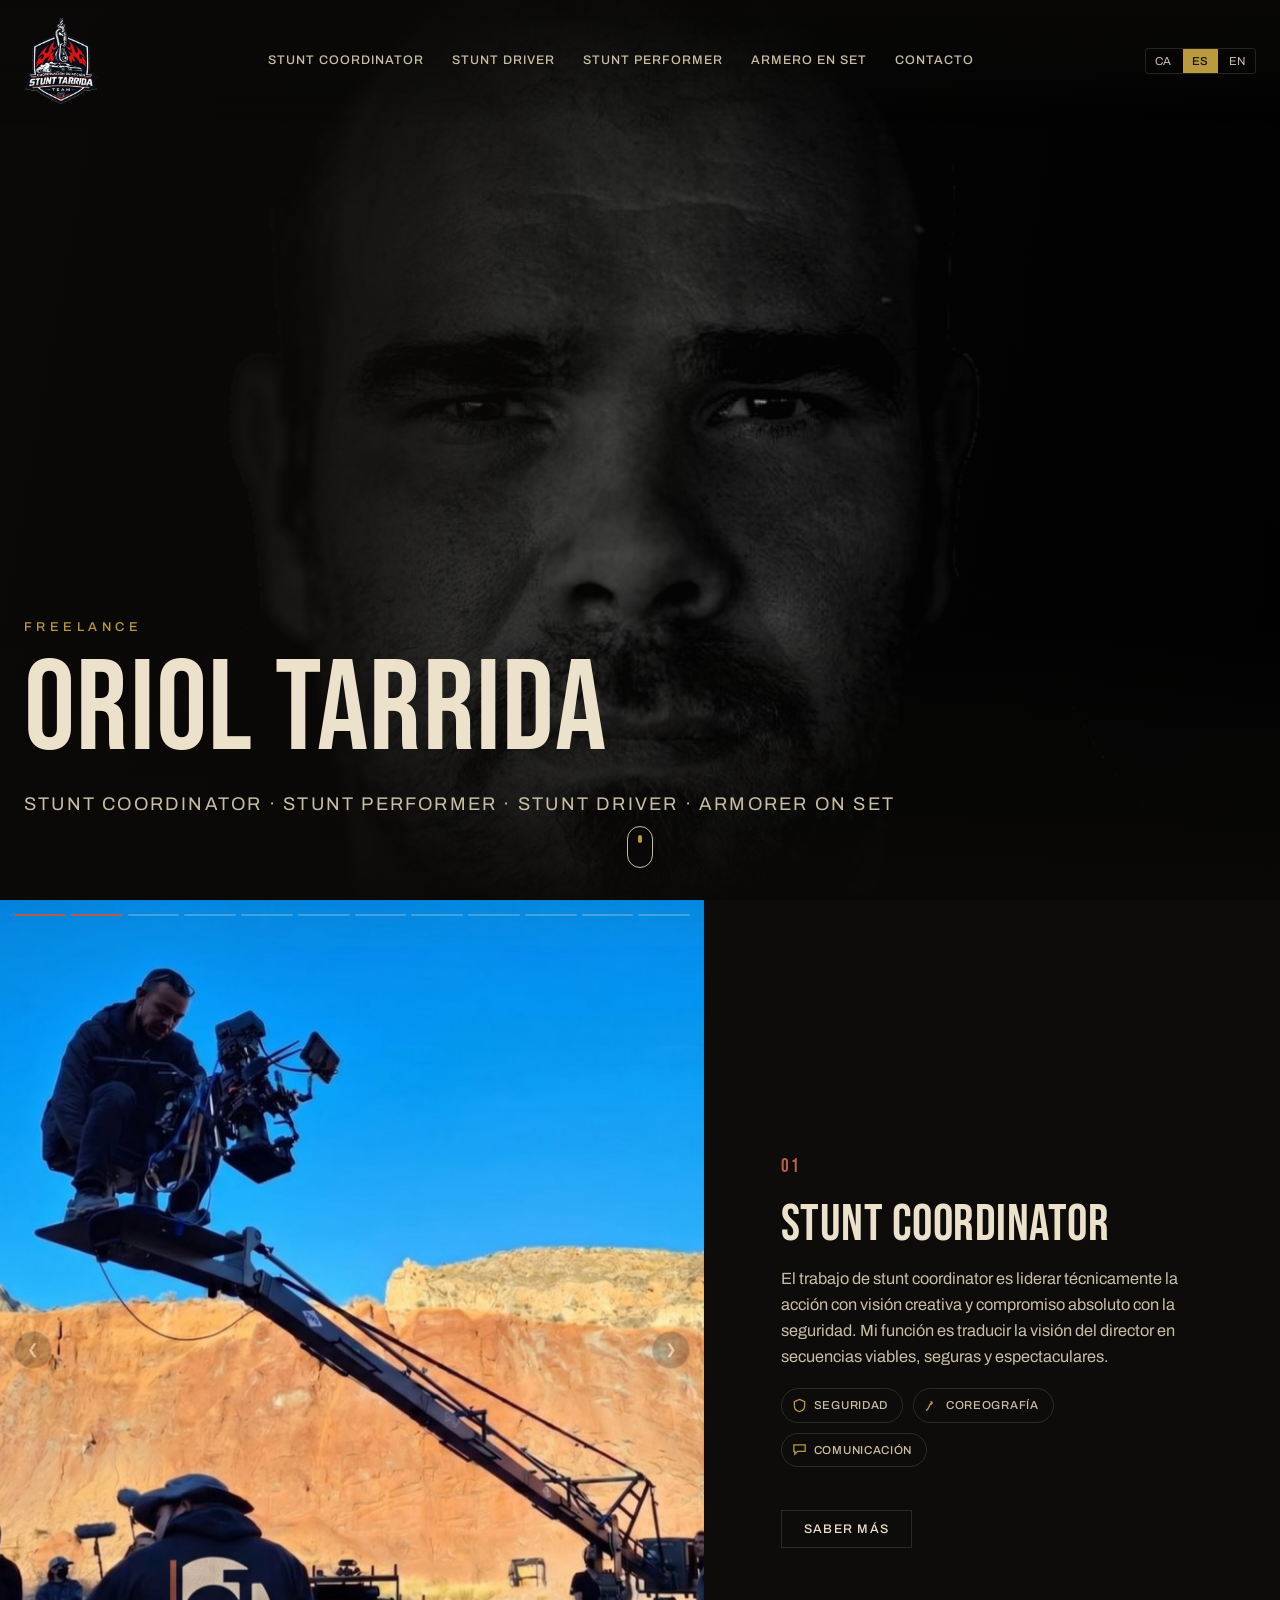
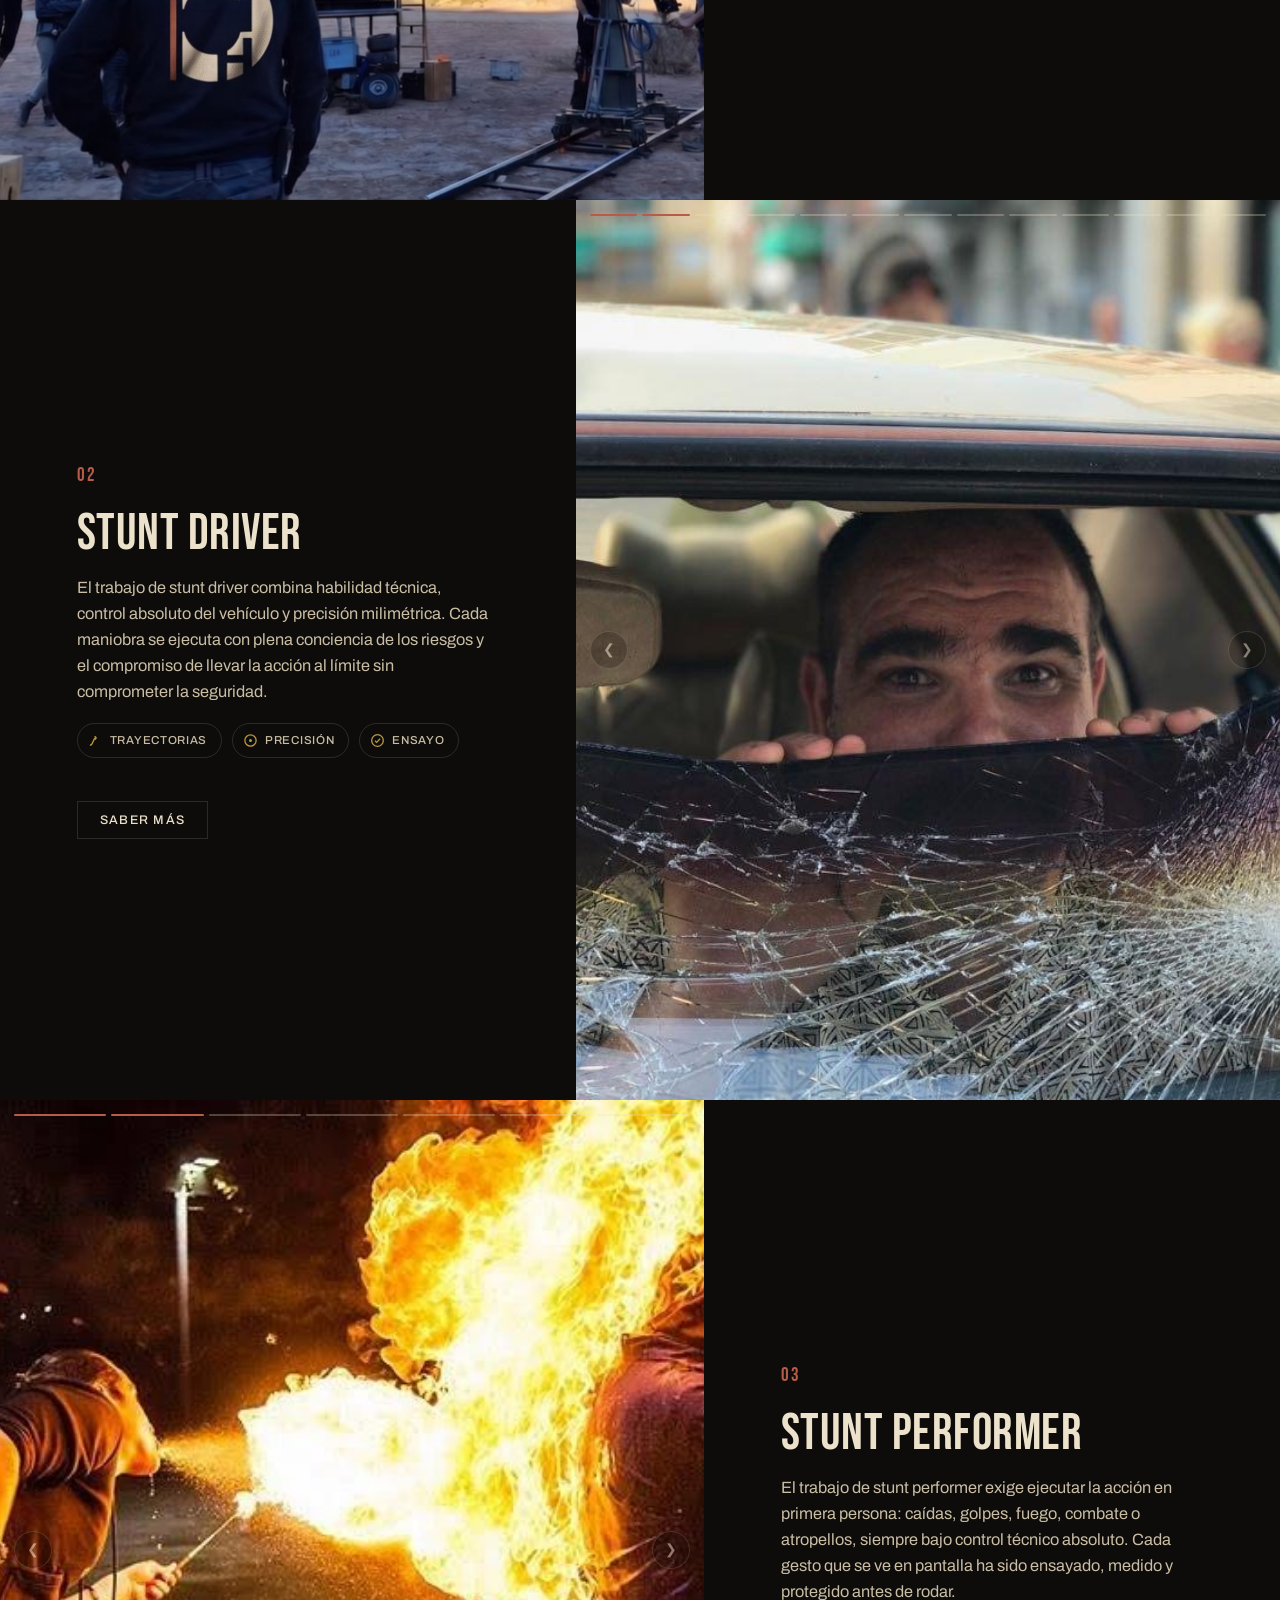
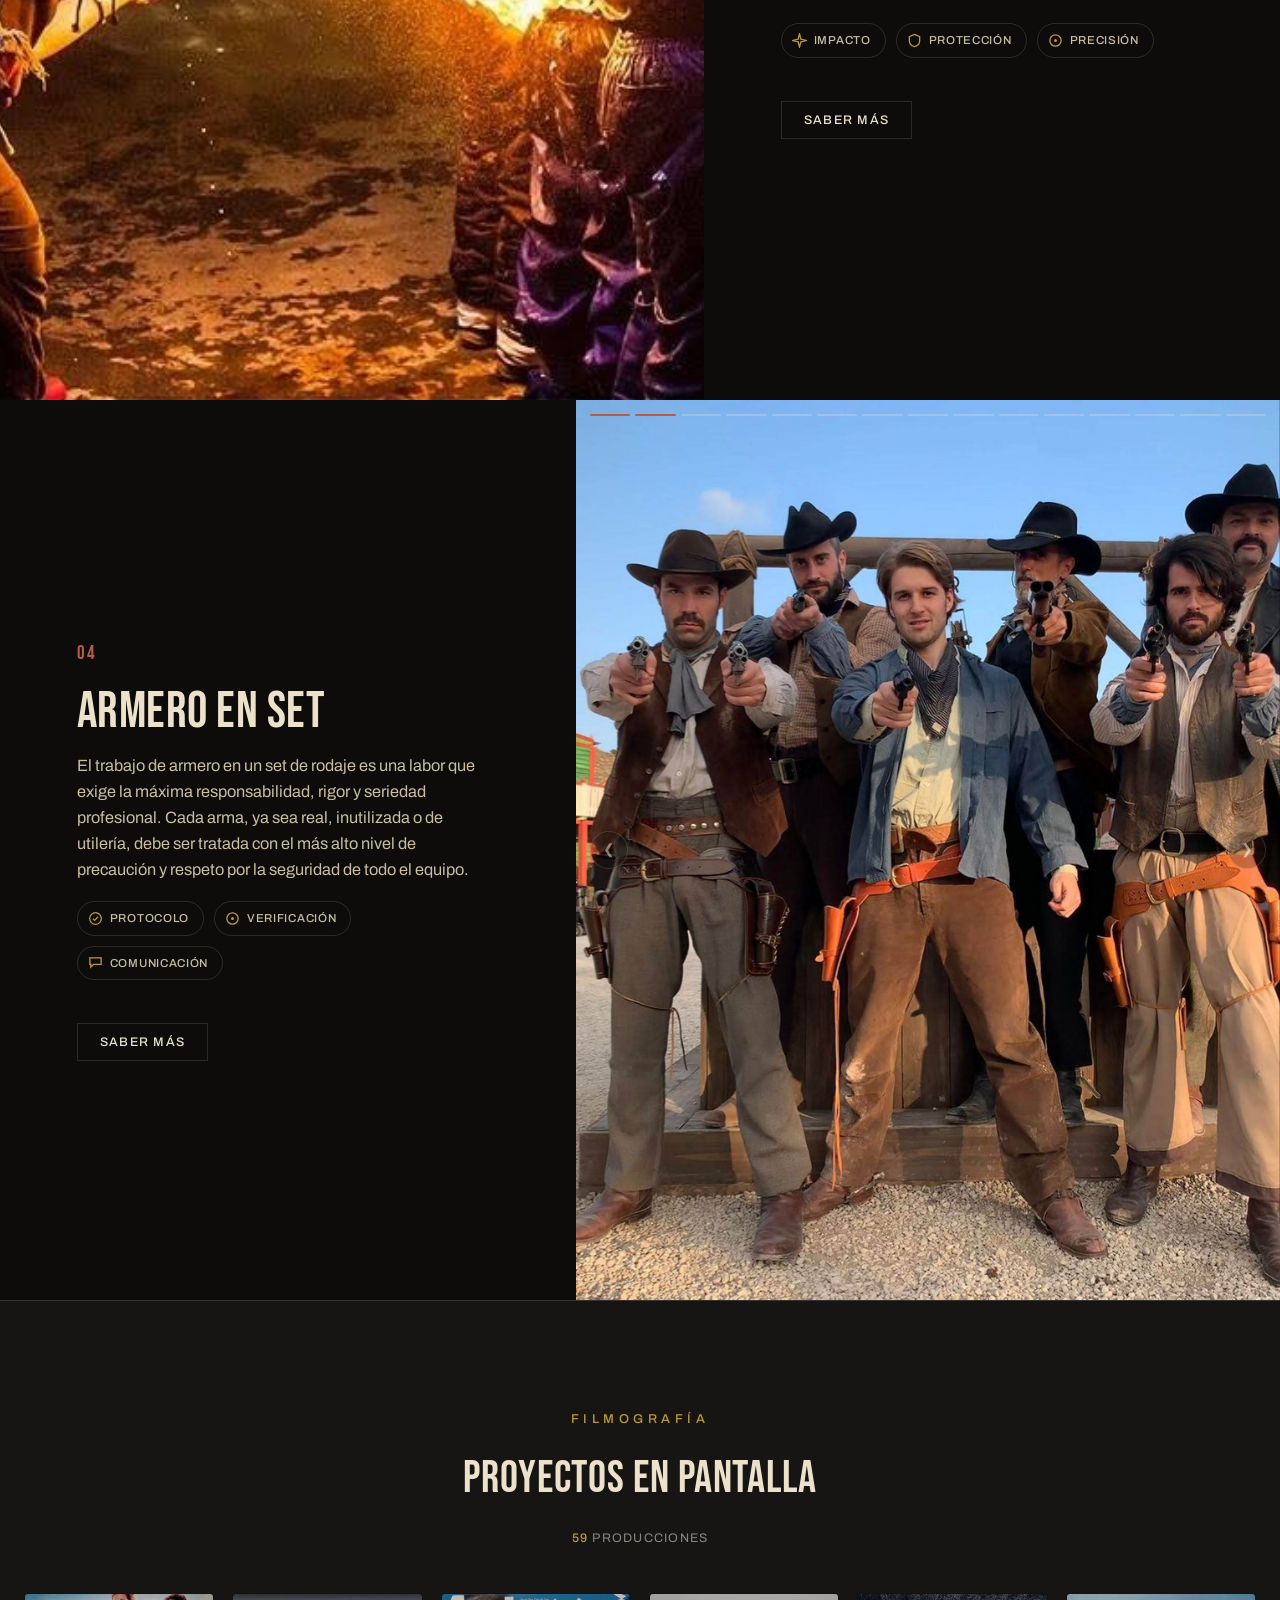
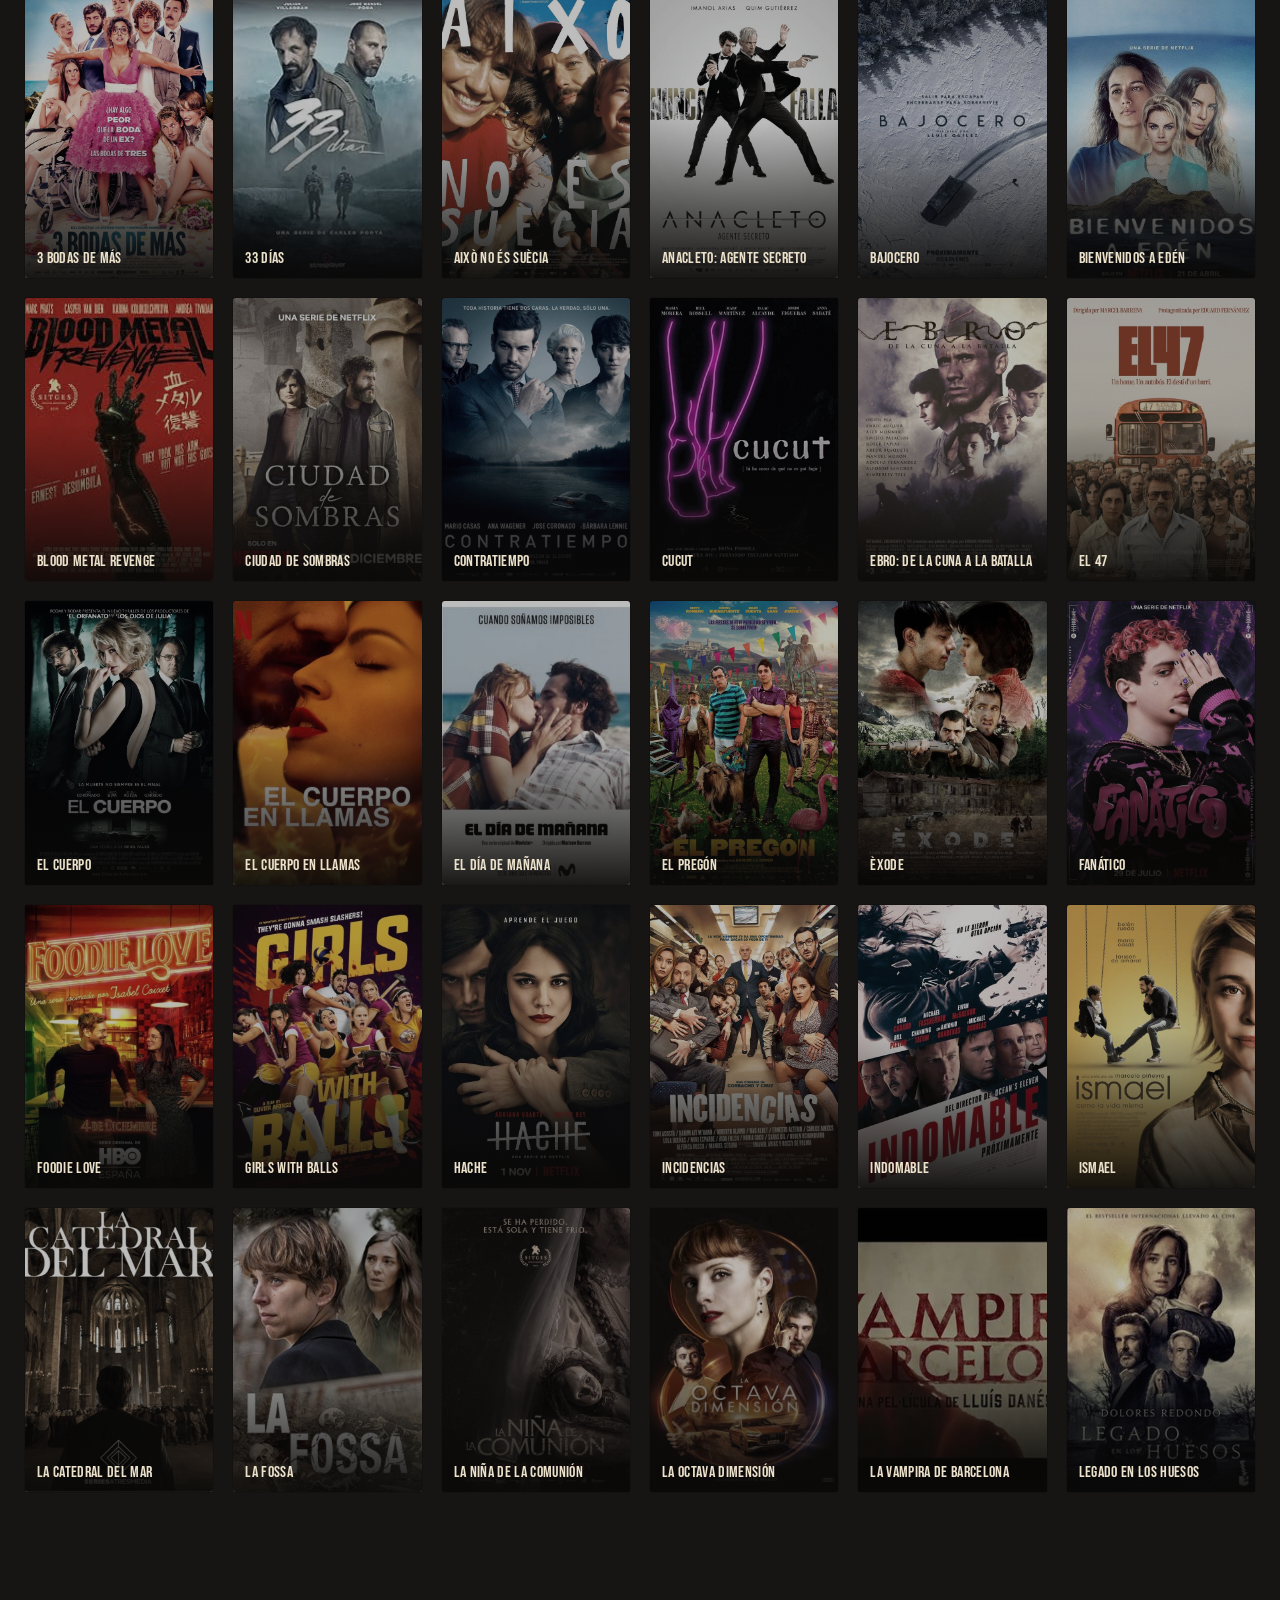
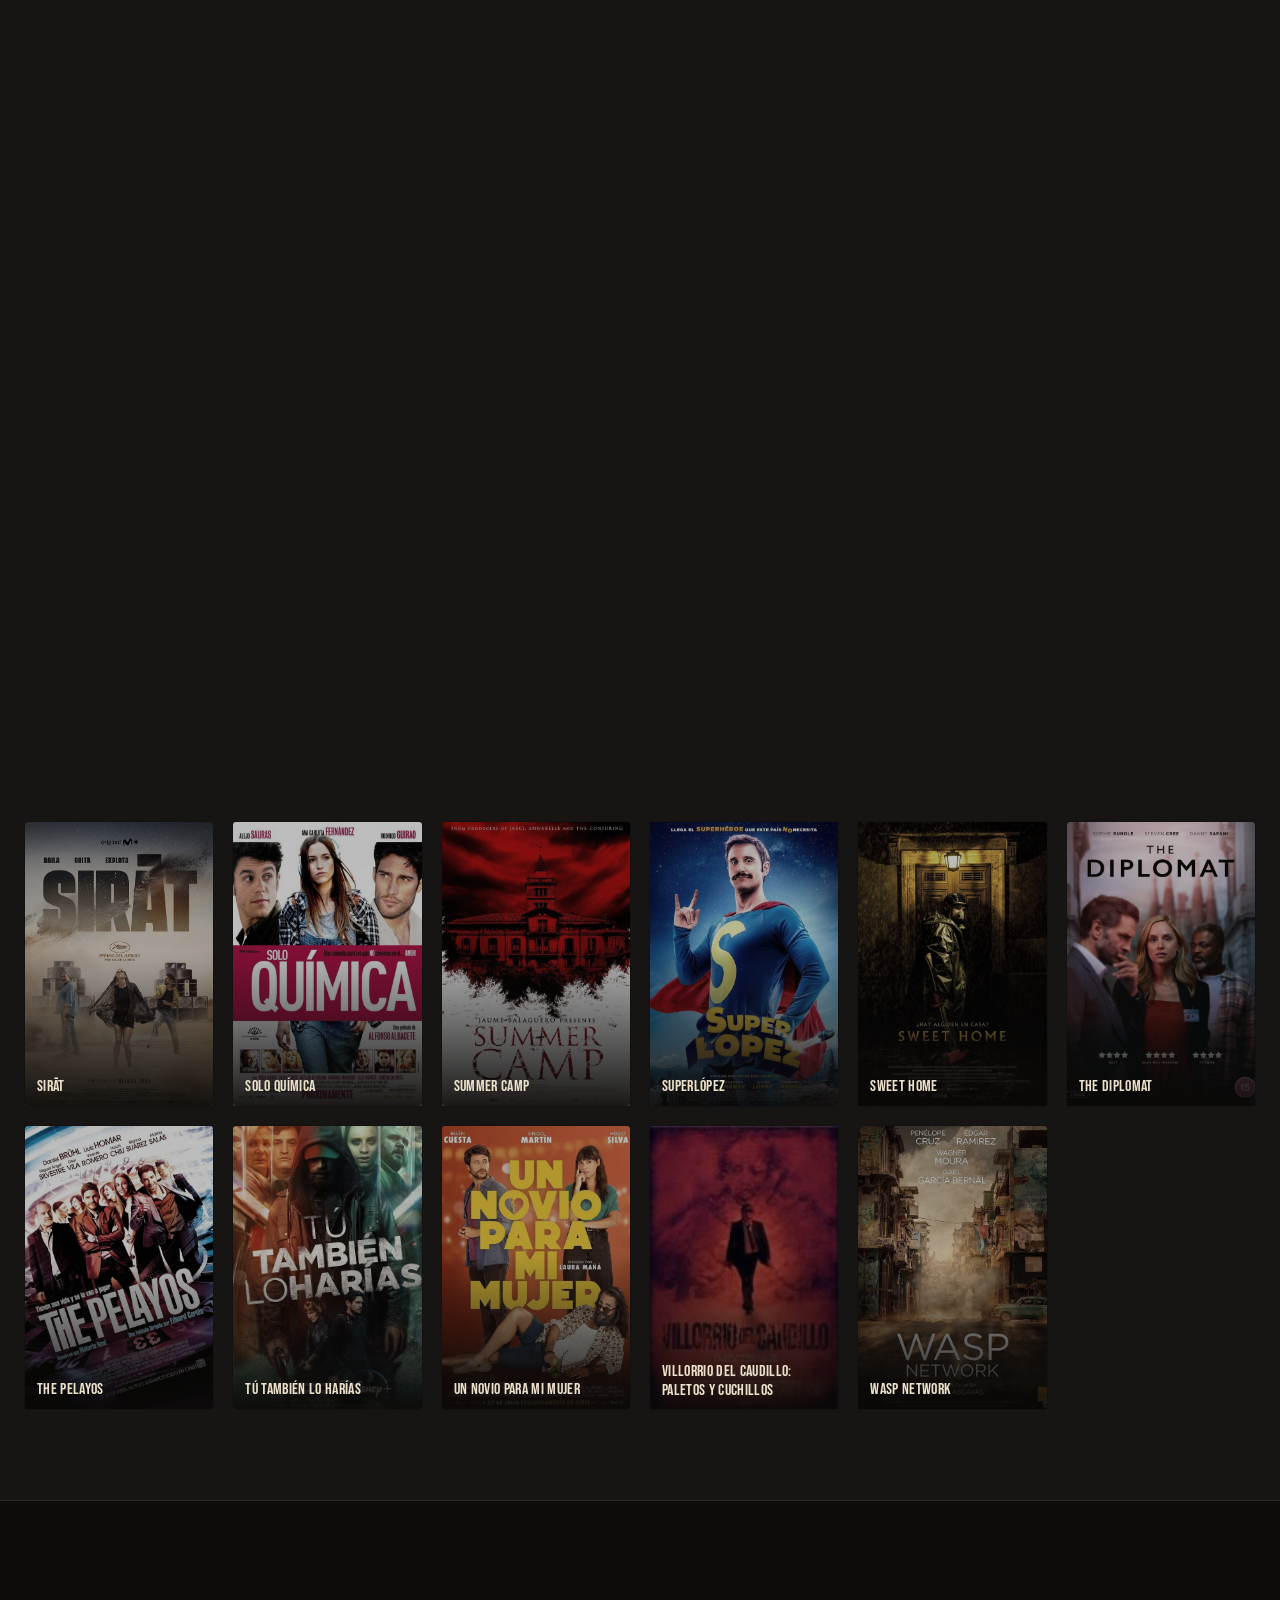
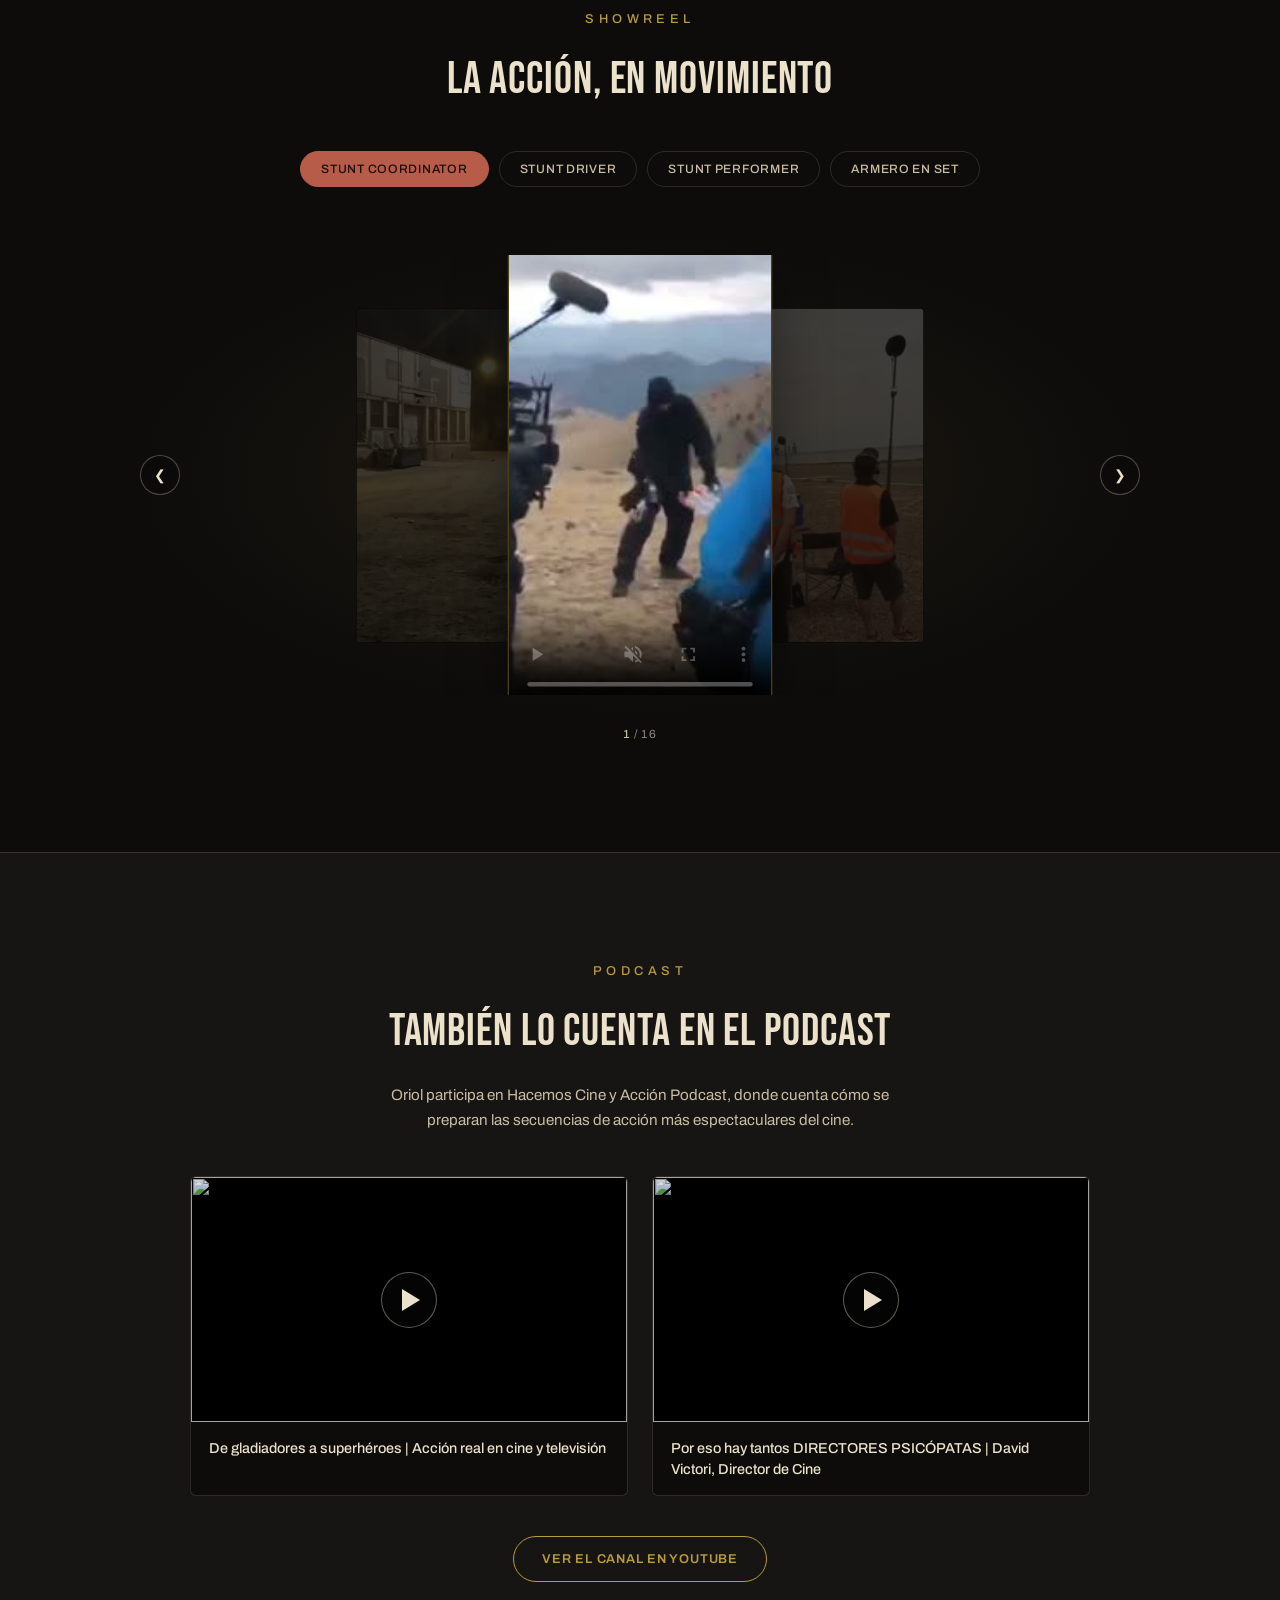
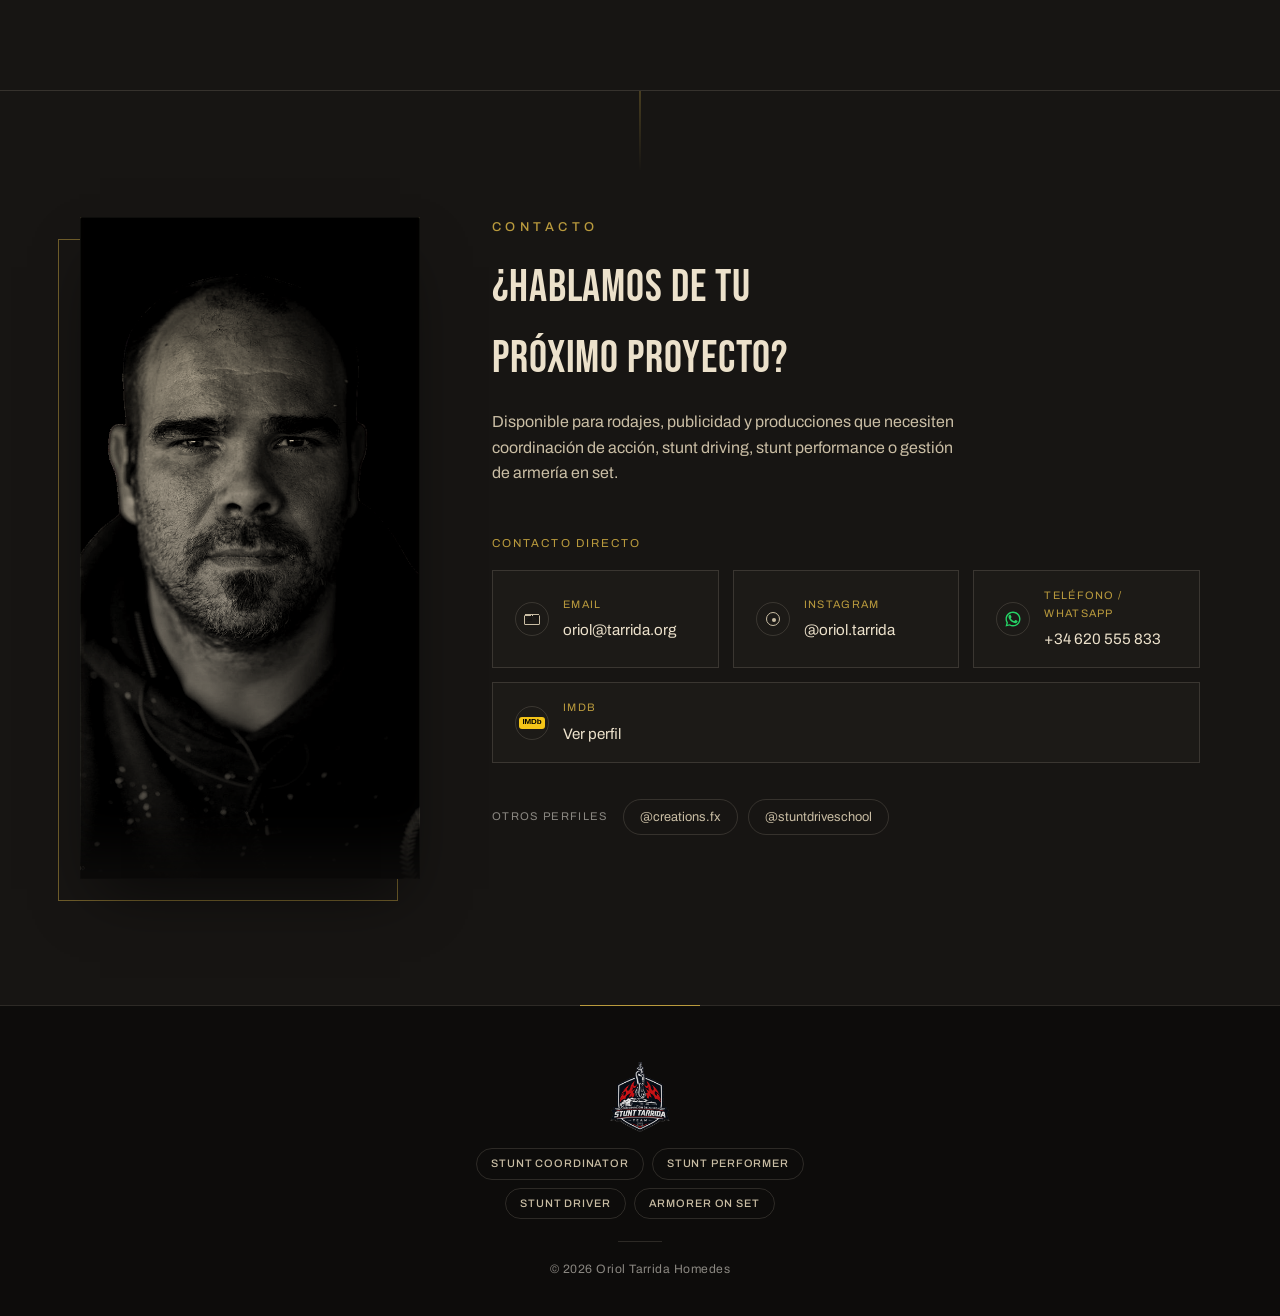
==== index.html @ a41a3a7d "Cambia el logo por el nuevo escudo "Stunt Tarrida" y lo agranda un poco Fondo blanco eliminado con f" ====
<!DOCTYPE html>
<html lang="es">
<head>
<meta charset="UTF-8">
<meta name="viewport" content="width=device-width, initial-scale=1.0">
<title>Oriol Tarrida Homedes — Stunt Coordinator / Driver / Performer</title>
<meta name="description" content="Oriol Tarrida Homedes — Stunt Coordinator, Stunt Driver, Stunt Performer i Armero en set. Portfolio professional d'especialista d'acció.">
<link rel="canonical" href="https://www.orioltarrida.com/">
<meta name="theme-color" content="#121110">
<link rel="icon" type="image/png" href="assets/img/logo.png?v=6">

<!-- Open Graph / Facebook, WhatsApp, LinkedIn -->
<meta property="og:type" content="website">
<meta property="og:url" content="https://www.orioltarrida.com/">
<meta property="og:title" content="Oriol Tarrida Homedes — Stunt Coordinator / Driver / Performer">
<meta property="og:description" content="Stunt Coordinator, Stunt Driver, Stunt Performer i Armero en Set. Portfolio professional d'especialista d'acció per a cinema, publicitat i sèries.">
<meta property="og:image" content="https://www.orioltarrida.com/assets/img/og-image.jpg">
<meta property="og:image:width" content="1200">
<meta property="og:image:height" content="630">
<meta property="og:locale" content="ca_ES">
<meta property="og:locale:alternate" content="es_ES">
<meta property="og:locale:alternate" content="en_US">

<!-- Twitter / X -->
<meta name="twitter:card" content="summary_large_image">
<meta name="twitter:title" content="Oriol Tarrida Homedes — Stunt Coordinator / Driver / Performer">
<meta name="twitter:description" content="Stunt Coordinator, Stunt Driver, Stunt Performer i Armero en Set. Portfolio professional d'especialista d'acció.">
<meta name="twitter:image" content="https://www.orioltarrida.com/assets/img/og-image.jpg">

<link rel="preconnect" href="https://fonts.googleapis.com">
<link rel="preconnect" href="https://fonts.gstatic.com" crossorigin>
<link href="https://fonts.googleapis.com/css2?family=Bebas+Neue&family=Archivo:wght@400;500;600&display=swap" rel="stylesheet">
<link rel="preload" as="image" href="assets/img/hero-portrait.jpg" fetchpriority="high">
<link rel="stylesheet" href="css/style.css?v=20">
<link rel="stylesheet" href="css/admin.css?v=1">
</head>
<body>

<div class="scroll-progress" id="scrollProgress"><span></span></div>

<header class="site-header" id="siteHeader">
  <div class="header-inner">
    <a href="#top" class="logo-link" data-i18n-aria="nav.home">
      <img src="assets/img/logo.png?v=6" alt="Oriol Tarrida Homedes" class="logo-img">
    </a>

    <nav class="main-nav" id="mainNav">
      <a href="#coordinador" data-i18n="nav.coordinador">Coordinació</a>
      <a href="#driver" data-i18n="nav.driver">Stunt Driver</a>
      <a href="#performer" data-i18n="nav.performer">Stunt Performer</a>
      <a href="#armero" data-i18n="nav.armero">Armero en Set</a>
      <a href="#contact" data-i18n="nav.contact">Contacte</a>
    </nav>

    <div class="header-actions">
      <div class="lang-switch" id="langSwitch" role="group" aria-label="Idioma">
        <button type="button" data-lang="ca">CA</button>
        <button type="button" data-lang="es">ES</button>
        <button type="button" data-lang="en">EN</button>
      </div>
      <button class="nav-toggle" id="navToggle" aria-label="Menú" aria-expanded="false">
        <span></span><span></span><span></span>
      </button>
    </div>
  </div>
</header>

<main>

  <section class="hero" id="top">
    <div class="hero-photo">
      <img src="assets/img/hero-portrait.jpg" alt="Oriol Tarrida Homedes" fetchpriority="high">
    </div>
    <div class="hero-scrim"></div>
    <div class="hero-content">
      <p class="eyebrow" data-i18n="hero.eyebrow">Freelance</p>
      <h1 class="hero-title">ORIOL TARRIDA</h1>
      <p class="hero-roles" data-i18n="hero.roles">Stunt Coordinator · Stunt Performer · Stunt Driver</p>
    </div>
    <a href="#coordinador" class="scroll-cue" data-i18n-aria="hero.scroll">
      <span></span>
    </a>
  </section>

  <section class="category" id="coordinador">
    <div class="category-media">
      <div class="carousel" data-carousel="coordinador">
        <div class="carousel-progress" aria-hidden="true"></div>
        <div class="carousel-track"></div>
        <button type="button" class="carousel-arrow carousel-arrow-prev" data-i18n-aria="carousel.prev" aria-label="Previous">&#10094;</button>
        <button type="button" class="carousel-arrow carousel-arrow-next" data-i18n-aria="carousel.next" aria-label="Next">&#10095;</button>
      </div>
      <div class="gallery-strip" data-gallery="coordinador"></div>
    </div>
    <div class="category-text reveal reveal-stagger">
      <span class="cat-index">01</span>
      <h2 data-i18n="coordinador.title">STUNT COORDINATOR</h2>
      <p class="cat-short" data-i18n="coordinador.short"></p>
      <div class="cat-tags">
        <span class="cat-tag"><svg viewBox="0 0 16 16" fill="none" stroke="currentColor" stroke-width="1.4"><path d="M8 1.5 13.5 4v4c0 3.4-2.6 5.9-5.5 6.5C5.1 13.9 2.5 11.4 2.5 8V4z"/></svg><span data-i18n="tag.safety">Seguretat</span></span>
        <span class="cat-tag"><svg viewBox="0 0 16 16" fill="none" stroke="currentColor" stroke-width="1.4"><path d="M2 13c4 0 3-8 7-8m0 0-2-1.5M9 5l-1.5 2"/></svg><span data-i18n="tag.choreography">Coreografia</span></span>
        <span class="cat-tag"><svg viewBox="0 0 16 16" fill="none" stroke="currentColor" stroke-width="1.4"><path d="M2 3h12v7H6l-3 3v-3H2z"/></svg><span data-i18n="tag.communication">Comunicació</span></span>
      </div>
      <div class="cat-extended" data-i18n="coordinador.extended"></div>
      <button class="more-btn" data-target="coordinador" data-i18n="common.more">Saber més</button>
    </div>
  </section>

  <section class="category reverse" id="driver">
    <div class="category-media">
      <div class="carousel" data-carousel="driver">
        <div class="carousel-progress" aria-hidden="true"></div>
        <div class="carousel-track"></div>
        <button type="button" class="carousel-arrow carousel-arrow-prev" data-i18n-aria="carousel.prev" aria-label="Previous">&#10094;</button>
        <button type="button" class="carousel-arrow carousel-arrow-next" data-i18n-aria="carousel.next" aria-label="Next">&#10095;</button>
      </div>
      <div class="gallery-strip" data-gallery="driver"></div>
    </div>
    <div class="category-text reveal reveal-stagger">
      <span class="cat-index">02</span>
      <h2 data-i18n="driver.title">STUNT DRIVER</h2>
      <p class="cat-short" data-i18n="driver.short"></p>
      <div class="cat-tags">
        <span class="cat-tag"><svg viewBox="0 0 16 16" fill="none" stroke="currentColor" stroke-width="1.4"><path d="M2 13c4 0 3-8 7-8m0 0-2-1.5M9 5l-1.5 2"/></svg><span data-i18n="tag.trajectories">Trajectòries</span></span>
        <span class="cat-tag"><svg viewBox="0 0 16 16" fill="none" stroke="currentColor" stroke-width="1.4"><circle cx="8" cy="8" r="6"/><circle cx="8" cy="8" r="1.6" fill="currentColor" stroke="none"/></svg><span data-i18n="tag.precision">Precisió</span></span>
        <span class="cat-tag"><svg viewBox="0 0 16 16" fill="none" stroke="currentColor" stroke-width="1.4"><circle cx="8" cy="8" r="6.2"/><path d="M5.3 8.2 7.1 10l3.6-3.8"/></svg><span data-i18n="tag.rehearsal">Assaig</span></span>
      </div>
      <div class="cat-extended" data-i18n="driver.extended"></div>
      <button class="more-btn" data-target="driver" data-i18n="common.more">Saber més</button>
    </div>
  </section>

  <section class="category" id="performer">
    <div class="category-media">
      <div class="carousel" data-carousel="performer">
        <div class="carousel-progress" aria-hidden="true"></div>
        <div class="carousel-track"></div>
        <button type="button" class="carousel-arrow carousel-arrow-prev" data-i18n-aria="carousel.prev" aria-label="Previous">&#10094;</button>
        <button type="button" class="carousel-arrow carousel-arrow-next" data-i18n-aria="carousel.next" aria-label="Next">&#10095;</button>
      </div>
      <div class="gallery-strip" data-gallery="performer"></div>
    </div>
    <div class="category-text reveal reveal-stagger">
      <span class="cat-index">03</span>
      <h2 data-i18n="performer.title">STUNT PERFORMER</h2>
      <p class="cat-short" data-i18n="performer.short"></p>
      <div class="cat-tags">
        <span class="cat-tag"><svg viewBox="0 0 16 16" fill="none" stroke="currentColor" stroke-width="1.4"><path d="M8 1 9.5 6.5 15 8 9.5 9.5 8 15 6.5 9.5 1 8 6.5 6.5Z"/></svg><span data-i18n="tag.impact">Impacte</span></span>
        <span class="cat-tag"><svg viewBox="0 0 16 16" fill="none" stroke="currentColor" stroke-width="1.4"><path d="M8 1.5 13.5 4v4c0 3.4-2.6 5.9-5.5 6.5C5.1 13.9 2.5 11.4 2.5 8V4z"/></svg><span data-i18n="tag.protection">Protecció</span></span>
        <span class="cat-tag"><svg viewBox="0 0 16 16" fill="none" stroke="currentColor" stroke-width="1.4"><circle cx="8" cy="8" r="6"/><circle cx="8" cy="8" r="1.6" fill="currentColor" stroke="none"/></svg><span data-i18n="tag.precision">Precisió</span></span>
      </div>
      <div class="cat-extended" data-i18n="performer.extended"></div>
      <button class="more-btn" data-target="performer" data-i18n="common.more">Saber més</button>
    </div>
  </section>

  <section class="category reverse" id="armero">
    <div class="category-media">
      <div class="carousel" data-carousel="armero">
        <div class="carousel-progress" aria-hidden="true"></div>
        <div class="carousel-track"></div>
        <button type="button" class="carousel-arrow carousel-arrow-prev" data-i18n-aria="carousel.prev" aria-label="Previous">&#10094;</button>
        <button type="button" class="carousel-arrow carousel-arrow-next" data-i18n-aria="carousel.next" aria-label="Next">&#10095;</button>
      </div>
      <div class="gallery-strip" data-gallery="armero"></div>
    </div>
    <div class="category-text reveal reveal-stagger">
      <span class="cat-index">04</span>
      <h2 data-i18n="armero.title">ARMERO EN SET</h2>
      <p class="cat-short" data-i18n="armero.short"></p>
      <div class="cat-tags">
        <span class="cat-tag"><svg viewBox="0 0 16 16" fill="none" stroke="currentColor" stroke-width="1.4"><circle cx="8" cy="8" r="6.2"/><path d="M5.3 8.2 7.1 10l3.6-3.8"/></svg><span data-i18n="tag.protocol">Protocol</span></span>
        <span class="cat-tag"><svg viewBox="0 0 16 16" fill="none" stroke="currentColor" stroke-width="1.4"><circle cx="8" cy="8" r="6"/><circle cx="8" cy="8" r="1.6" fill="currentColor" stroke="none"/></svg><span data-i18n="tag.verification">Verificació</span></span>
        <span class="cat-tag"><svg viewBox="0 0 16 16" fill="none" stroke="currentColor" stroke-width="1.4"><path d="M2 3h12v7H6l-3 3v-3H2z"/></svg><span data-i18n="tag.communication">Comunicació</span></span>
      </div>
      <div class="cat-extended" data-i18n="armero.extended"></div>
      <button class="more-btn" data-target="armero" data-i18n="common.more">Saber més</button>
    </div>
  </section>

  <!-- Filmography: once real titles/posters are ready, replace .film-empty below with
       one .film-card per title, e.g.:
       <a class="film-card" href="#">
         <img src="assets/img/films/example.jpg" alt="Nom de la pel·lícula">
         <span class="film-title">Nom de la pel·lícula</span>
       </a> -->
  <section class="filmography" id="filmography">
    <div class="filmography-head reveal">
      <p class="eyebrow" data-i18n="filmography.eyebrow">Filmografia</p>
      <h2 data-i18n="filmography.title">Projectes en pantalla</h2>
      <p class="film-count" id="filmCount"></p>
    </div>
    <div class="film-grid">
            <div class="film-card reveal">
        <img src="assets/img/films/3-bodas-de-mas.jpg" alt="3 Bodas de Más" loading="lazy">
        <span class="film-title">3 Bodas de Más</span>
      </div>
      <div class="film-card reveal">
        <img src="assets/img/films/33-dias.jpg" alt="33 Días" loading="lazy">
        <span class="film-title">33 Días</span>
      </div>
      <div class="film-card reveal">
        <img src="assets/img/films/aixo-no-es-suecia.jpg" alt="Això No És Suècia" loading="lazy">
        <span class="film-title">Això No És Suècia</span>
      </div>
      <div class="film-card reveal">
        <img src="assets/img/films/anacleto-agente-secreto.jpg" alt="Anacleto: Agente Secreto" loading="lazy">
        <span class="film-title">Anacleto: Agente Secreto</span>
      </div>
      <div class="film-card reveal">
        <img src="assets/img/films/bajocero.jpg" alt="Bajocero" loading="lazy">
        <span class="film-title">Bajocero</span>
      </div>
      <div class="film-card reveal">
        <img src="assets/img/films/bienvenidos-a-eden.jpg" alt="Bienvenidos a Edén" loading="lazy">
        <span class="film-title">Bienvenidos a Edén</span>
      </div>
      <div class="film-card reveal">
        <img src="assets/img/films/blood-metal-revenge.jpg" alt="Blood Metal Revenge" loading="lazy">
        <span class="film-title">Blood Metal Revenge</span>
      </div>
      <div class="film-card reveal">
        <img src="assets/img/films/ciudad-de-sombras.jpg" alt="Ciudad de Sombras" loading="lazy">
        <span class="film-title">Ciudad de Sombras</span>
      </div>
      <div class="film-card reveal">
        <img src="assets/img/films/contratiempo.jpg" alt="Contratiempo" loading="lazy">
        <span class="film-title">Contratiempo</span>
      </div>
      <div class="film-card reveal">
        <img src="assets/img/films/cucut.jpg" alt="Cucut" loading="lazy">
        <span class="film-title">Cucut</span>
      </div>
      <div class="film-card reveal">
        <img src="assets/img/films/ebro-de-la-cuna-a-la-batalla.jpg" alt="Ebro: De la Cuna a la Batalla" loading="lazy">
        <span class="film-title">Ebro: De la Cuna a la Batalla</span>
      </div>
      <div class="film-card reveal">
        <img src="assets/img/films/el-47.jpg" alt="El 47" loading="lazy">
        <span class="film-title">El 47</span>
      </div>
      <div class="film-card reveal">
        <img src="assets/img/films/el-cuerpo.jpg" alt="El Cuerpo" loading="lazy">
        <span class="film-title">El Cuerpo</span>
      </div>
      <div class="film-card reveal">
        <img src="assets/img/films/el-cuerpo-en-llamas.jpg" alt="El Cuerpo en Llamas" loading="lazy">
        <span class="film-title">El Cuerpo en Llamas</span>
      </div>
      <div class="film-card reveal">
        <img src="assets/img/films/el-dia-de-manana.jpg" alt="El Día de Mañana" loading="lazy">
        <span class="film-title">El Día de Mañana</span>
      </div>
      <div class="film-card reveal">
        <img src="assets/img/films/el-pregon.jpg" alt="El Pregón" loading="lazy">
        <span class="film-title">El Pregón</span>
      </div>
      <div class="film-card reveal">
        <img src="assets/img/films/exode.jpg" alt="Èxode" loading="lazy">
        <span class="film-title">Èxode</span>
      </div>
      <div class="film-card reveal">
        <img src="assets/img/films/fanatico.jpg" alt="Fanático" loading="lazy">
        <span class="film-title">Fanático</span>
      </div>
      <div class="film-card reveal">
        <img src="assets/img/films/foodie-love.jpg" alt="Foodie Love" loading="lazy">
        <span class="film-title">Foodie Love</span>
      </div>
      <div class="film-card reveal">
        <img src="assets/img/films/girls-with-balls.jpg" alt="Girls with Balls" loading="lazy">
        <span class="film-title">Girls with Balls</span>
      </div>
      <div class="film-card reveal">
        <img src="assets/img/films/hache.jpg" alt="Hache" loading="lazy">
        <span class="film-title">Hache</span>
      </div>
      <div class="film-card reveal">
        <img src="assets/img/films/incidencias.jpg" alt="Incidencias" loading="lazy">
        <span class="film-title">Incidencias</span>
      </div>
      <div class="film-card reveal">
        <img src="assets/img/films/indomable.jpg" alt="Indomable" loading="lazy">
        <span class="film-title">Indomable</span>
      </div>
      <div class="film-card reveal">
        <img src="assets/img/films/ismael.jpg" alt="Ismael" loading="lazy">
        <span class="film-title">Ismael</span>
      </div>
      <div class="film-card reveal">
        <img src="assets/img/films/la-catedral-del-mar.jpg" alt="La Catedral del Mar" loading="lazy">
        <span class="film-title">La Catedral del Mar</span>
      </div>
      <div class="film-card reveal">
        <img src="assets/img/films/la-fossa.jpg" alt="La Fossa" loading="lazy">
        <span class="film-title">La Fossa</span>
      </div>
      <div class="film-card reveal">
        <img src="assets/img/films/la-nina-de-la-comunion.jpg" alt="La Niña de la Comunión" loading="lazy">
        <span class="film-title">La Niña de la Comunión</span>
      </div>
      <div class="film-card reveal">
        <img src="assets/img/films/la-octava-dimension.jpg" alt="La Octava Dimensión" loading="lazy">
        <span class="film-title">La Octava Dimensión</span>
      </div>
      <div class="film-card reveal">
        <img src="assets/img/films/la-vampira-de-barcelona.jpg" alt="La Vampira de Barcelona" loading="lazy">
        <span class="film-title">La Vampira de Barcelona</span>
      </div>
      <div class="film-card reveal">
        <img src="assets/img/films/legado-en-los-huesos.jpg" alt="Legado en los Huesos" loading="lazy">
        <span class="film-title">Legado en los Huesos</span>
      </div>
      <div class="film-card reveal">
        <img src="assets/img/films/loco-por-ella.jpg" alt="Loco por Ella" loading="lazy">
        <span class="film-title">Loco por Ella</span>
      </div>
      <div class="film-card reveal">
        <img src="assets/img/films/los-herederos-de-la-tierra.jpg" alt="Los Herederos de la Tierra" loading="lazy">
        <span class="film-title">Los Herederos de la Tierra</span>
      </div>
      <div class="film-card reveal">
        <img src="assets/img/films/malnazidos.jpg" alt="Malnazidos" loading="lazy">
        <span class="film-title">Malnazidos</span>
      </div>
      <div class="film-card reveal">
        <img src="assets/img/films/mano-de-hierro.jpg" alt="Mano de Hierro" loading="lazy">
        <span class="film-title">Mano de Hierro</span>
      </div>
      <div class="film-card reveal">
        <img src="assets/img/films/mindscape.jpg" alt="Mindscape" loading="lazy">
        <span class="film-title">Mindscape</span>
      </div>
      <div class="film-card reveal">
        <img src="assets/img/films/mira-lo-que-has-hecho.jpg" alt="Mira lo que Has Hecho" loading="lazy">
        <span class="film-title">Mira lo que Has Hecho</span>
      </div>
      <div class="film-card reveal">
        <img src="assets/img/films/modelo-77.jpg" alt="Modelo 77" loading="lazy">
        <span class="film-title">Modelo 77</span>
      </div>
      <div class="film-card reveal">
        <img src="assets/img/films/murieron-por-encima-de-sus-posibilidades.jpg" alt="Murieron por Encima de sus Posibilidades" loading="lazy">
        <span class="film-title">Murieron por Encima de sus Posibilidades</span>
      </div>
      <div class="film-card reveal">
        <img src="assets/img/films/no-mataras.jpg" alt="No Matarás" loading="lazy">
        <span class="film-title">No Matarás</span>
      </div>
      <div class="film-card reveal">
        <img src="assets/img/films/ofrenda-a-la-tormenta.jpg" alt="Ofrenda a la Tormenta" loading="lazy">
        <span class="film-title">Ofrenda a la Tormenta</span>
      </div>
      <div class="film-card reveal">
        <img src="assets/img/films/olor-de-colonia.jpg" alt="Olor de Colònia" loading="lazy">
        <span class="film-title">Olor de Colònia</span>
      </div>
      <div class="film-card reveal">
        <img src="assets/img/films/origenes-secretos.jpg" alt="Orígenes Secretos" loading="lazy">
        <span class="film-title">Orígenes Secretos</span>
      </div>
      <div class="film-card reveal">
        <img src="assets/img/films/perdona-si-te-llamo-amor.jpg" alt="Perdona si Te Llamo Amor" loading="lazy">
        <span class="film-title">Perdona si Te Llamo Amor</span>
      </div>
      <div class="film-card reveal">
        <img src="assets/img/films/piratas-el-tesoro-perdido-de-yanez-el-sanguinario.jpg" alt="Piratas: El Tesoro Perdido de Yáñez el Sanguinario" loading="lazy">
        <span class="film-title">Piratas: El Tesoro Perdido de Yáñez el Sanguinario</span>
      </div>
      <div class="film-card reveal">
        <img src="assets/img/films/polseres-vermelles.jpg" alt="Polseres Vermelles" loading="lazy">
        <span class="film-title">Polseres Vermelles</span>
      </div>
      <div class="film-card reveal">
        <img src="assets/img/films/rec4-apocalipsis.jpg" alt="[REC]4: Apocalipsis" loading="lazy">
        <span class="film-title">[REC]4: Apocalipsis</span>
      </div>
      <div class="film-card reveal">
        <img src="assets/img/films/ruta-salvatge.jpg" alt="Ruta Salvatge" loading="lazy">
        <span class="film-title">Ruta Salvatge</span>
      </div>
      <div class="film-card reveal">
        <img src="assets/img/films/sin-huellas.jpg" alt="Sin Huellas" loading="lazy">
        <span class="film-title">Sin Huellas</span>
      </div>
      <div class="film-card reveal">
        <img src="assets/img/films/sirat.jpg" alt="Sirāt" loading="lazy">
        <span class="film-title">Sirāt</span>
      </div>
      <div class="film-card reveal">
        <img src="assets/img/films/solo-quimica.jpg" alt="Solo Química" loading="lazy">
        <span class="film-title">Solo Química</span>
      </div>
      <div class="film-card reveal">
        <img src="assets/img/films/summer-camp.jpg" alt="Summer Camp" loading="lazy">
        <span class="film-title">Summer Camp</span>
      </div>
      <div class="film-card reveal">
        <img src="assets/img/films/superlopez.jpg" alt="Superlópez" loading="lazy">
        <span class="film-title">Superlópez</span>
      </div>
      <div class="film-card reveal">
        <img src="assets/img/films/sweet-home.jpg" alt="Sweet Home" loading="lazy">
        <span class="film-title">Sweet Home</span>
      </div>
      <div class="film-card reveal">
        <img src="assets/img/films/the-diplomat.jpg" alt="The Diplomat" loading="lazy">
        <span class="film-title">The Diplomat</span>
      </div>
      <div class="film-card reveal">
        <img src="assets/img/films/the-pelayos.jpg" alt="The Pelayos" loading="lazy">
        <span class="film-title">The Pelayos</span>
      </div>
      <div class="film-card reveal">
        <img src="assets/img/films/tu-tambien-lo-harias.jpg" alt="Tú También lo Harías" loading="lazy">
        <span class="film-title">Tú También lo Harías</span>
      </div>
      <div class="film-card reveal">
        <img src="assets/img/films/un-novio-para-mi-mujer.jpg" alt="Un Novio para mi Mujer" loading="lazy">
        <span class="film-title">Un Novio para mi Mujer</span>
      </div>
      <div class="film-card reveal">
        <img src="assets/img/films/villorrio-del-caudillo-paletos-y-cuchillos.jpg" alt="Villorrio del Caudillo: Paletos y Cuchillos" loading="lazy">
        <span class="film-title">Villorrio del Caudillo: Paletos y Cuchillos</span>
      </div>
      <div class="film-card reveal">
        <img src="assets/img/films/wasp-network.jpg" alt="Wasp Network" loading="lazy">
        <span class="film-title">Wasp Network</span>
      </div>
    </div>
  </section>

  <section class="showreel" id="showreel">
    <div class="showreel-inner reveal">
      <p class="eyebrow" data-i18n="showreel.eyebrow">Showreel</p>
      <h2 data-i18n="showreel.title">L'acció, en moviment</h2>

      <div class="showreel-tabs" role="tablist">
        <button type="button" class="showreel-tab active" data-video-cat="coordinador" data-i18n="nav.coordinador">Stunt Coordinator</button>
        <button type="button" class="showreel-tab" data-video-cat="driver" data-i18n="nav.driver">Stunt Driver</button>
        <button type="button" class="showreel-tab" data-video-cat="performer" data-i18n="nav.performer">Stunt Performer</button>
        <button type="button" class="showreel-tab" data-video-cat="armero" data-i18n="nav.armero">Armer en Set</button>
      </div>

      <div class="showreel-stage">
        <button type="button" class="showreel-nav showreel-nav-prev" data-i18n-aria="carousel.prev" aria-label="Previous">&#10094;</button>
        <div class="showreel-track" id="showreelTrack"></div>
        <button type="button" class="showreel-nav showreel-nav-next" data-i18n-aria="carousel.next" aria-label="Next">&#10095;</button>
      </div>
      <p class="showreel-counter" id="showreelCounter"></p>
    </div>
  </section>

  <section class="podcast" id="podcast">
    <div class="podcast-inner reveal">
      <p class="eyebrow" data-i18n="podcast.eyebrow">Podcast</p>
      <h2 data-i18n="podcast.title">También lo cuenta en el podcast</h2>
      <p class="podcast-sub" data-i18n="podcast.sub"></p>

      <div class="podcast-episodes">
        <a class="podcast-episode" href="https://www.youtube.com/watch?v=lmygshqtBx8" target="_blank" rel="noopener">
          <span class="podcast-thumb">
            <img src="https://img.youtube.com/vi/lmygshqtBx8/hqdefault.jpg" alt="" loading="lazy">
            <span class="podcast-play" aria-hidden="true"></span>
          </span>
          <span class="podcast-episode-title">De gladiadores a superhéroes | Acción real en cine y televisión</span>
        </a>
        <a class="podcast-episode" href="https://www.youtube.com/watch?v=TPF05_Wt1Rg" target="_blank" rel="noopener">
          <span class="podcast-thumb">
            <img src="https://img.youtube.com/vi/TPF05_Wt1Rg/hqdefault.jpg" alt="" loading="lazy">
            <span class="podcast-play" aria-hidden="true"></span>
          </span>
          <span class="podcast-episode-title">Por eso hay tantos DIRECTORES PSICÓPATAS | David Victori, Director de Cine</span>
        </a>
      </div>

      <a class="podcast-cta" href="https://www.youtube.com/@Cineyaccionpodcast" target="_blank" rel="noopener" data-i18n="podcast.cta">Ver el canal en YouTube</a>
    </div>
  </section>

  <section class="contact" id="contact">
    <div class="contact-inner">
      <div class="contact-photo reveal">
        <div class="contact-photo-frame">
          <img src="assets/img/hero-portrait.jpg" alt="Oriol Tarrida Homedes">
          <div class="photo-scrim"></div>
          <div class="photo-edge"></div>
        </div>
      </div>
      <div class="contact-body reveal">
        <p class="eyebrow" data-i18n="contact.eyebrow">Contacte</p>
        <h2 data-i18n="contact.title">¿Parlem del teu proper projecte?</h2>
        <p class="contact-sub" data-i18n="contact.sub"></p>

        <span class="contact-section-label" data-i18n="contact.direct">Contacte directe</span>
        <div class="contact-methods">
          <a href="mailto:oriol@tarrida.org" class="contact-item">
            <span class="contact-icon contact-icon-mail" aria-hidden="true"></span>
            <span class="contact-item-text">
              <span class="contact-label" data-i18n="contact.email">Email</span>
              <span class="contact-value">oriol@tarrida.org</span>
            </span>
          </a>
          <a href="https://instagram.com/oriol.tarrida" target="_blank" rel="noopener" class="contact-item">
            <span class="contact-icon contact-icon-insta" aria-hidden="true"></span>
            <span class="contact-item-text">
              <span class="contact-label" data-i18n="contact.instagram">Instagram</span>
              <span class="contact-value">@oriol.tarrida</span>
            </span>
          </a>
          <a href="https://wa.me/34620555833" target="_blank" rel="noopener" class="contact-item">
            <span class="contact-icon contact-icon-phone" aria-hidden="true">
              <svg viewBox="0 0 24 24" fill="#25D366">
                <path d="M12.004 2c-5.523 0-10 4.477-10 10 0 1.766.464 3.484 1.345 5.001L2 22l5.13-1.345A9.955 9.955 0 0012.004 22c5.523 0 10-4.477 10-10s-4.477-10-10-10zm0 18.166a8.13 8.13 0 01-4.148-1.13l-.297-.176-3.043.798.812-2.967-.194-.305A8.13 8.13 0 013.834 12c0-4.507 3.667-8.166 8.17-8.166 4.505 0 8.17 3.66 8.17 8.166 0 4.507-3.665 8.166-8.17 8.166z"/>
                <path d="M17.472 14.382c-.297-.149-1.758-.867-2.03-.967-.273-.099-.471-.148-.67.15-.197.297-.767.966-.94 1.164-.173.199-.347.223-.644.075-.297-.15-1.255-.463-2.39-1.475-.883-.788-1.48-1.761-1.653-2.059-.173-.297-.018-.458.13-.606.134-.133.298-.347.446-.52.149-.174.198-.298.298-.497.099-.198.05-.371-.025-.52-.075-.149-.669-1.612-.916-2.207-.242-.579-.487-.5-.669-.51-.173-.008-.371-.01-.57-.01-.198 0-.52.074-.792.372-.272.297-1.04 1.016-1.04 2.479 0 1.462 1.065 2.875 1.213 3.074.149.198 2.096 3.2 5.077 4.487.709.306 1.262.489 1.694.625.712.227 1.36.195 1.871.118.571-.085 1.758-.719 2.006-1.413.248-.694.248-1.289.173-1.413-.074-.124-.272-.198-.57-.347z"/>
              </svg>
            </span>
            <span class="contact-item-text">
              <span class="contact-label" data-i18n="contact.phone">Telèfon / WhatsApp</span>
              <span class="contact-value">+34 620 555 833</span>
            </span>
          </a>
          <a href="https://www.imdb.com/es-es/name/nm1376600/" target="_blank" rel="noopener" class="contact-item">
            <span class="contact-icon contact-icon-imdb" aria-hidden="true"></span>
            <span class="contact-item-text">
              <span class="contact-label" data-i18n="contact.imdb">IMDb</span>
              <span class="contact-value" data-i18n="contact.imdbValue">Veure perfil</span>
            </span>
          </a>
        </div>

        <div class="social-row">
          <span class="social-label" data-i18n="contact.social">Altres perfils</span>
          <a href="https://instagram.com/creations.fx" target="_blank" rel="noopener" class="social-chip">@creations.fx</a>
          <a href="https://instagram.com/stuntdriveschool" target="_blank" rel="noopener" class="social-chip">@stuntdriveschool</a>
        </div>

      </div>
    </div>
  </section>

</main>

<footer class="site-footer">
  <div class="footer-inner">
    <img src="assets/img/logo.png?v=6" alt="Oriol Tarrida Homedes" class="footer-logo">
    <div class="footer-tags" id="footerTags"></div>
    <div class="footer-rule"></div>
    <p class="footer-copy">&copy; <span id="year"></span> <a href="#" id="footerAdminLink" class="footer-credit-link">Oriol Tarrida Homedes</a></p>
  </div>
</footer>

<div class="lightbox" id="lightbox">
  <button class="lightbox-close" id="lightboxClose" aria-label="Close">&times;</button>
  <img src="" alt="" id="lightboxImg">
</div>

<div class="lightbox admin-login-overlay" id="adminLoginOverlay">
  <button class="lightbox-close" id="adminLoginClose" aria-label="Close">&times;</button>
  <div class="admin-login-panel" id="adminLoginMount"></div>
</div>

<script src="js/i18n.js?v=9"></script>
<script src="js/main.js?v=16"></script>
<script src="js/admin-auth.js?v=1"></script>
<script src="js/admin-entry.js?v=1"></script>
</body>
</html>
---- css/style.css ----
:root{
  --bg: #121110;
  --bg-alt: #171513;
  --panel: #0d0c0b;
  --cream: #ece1cb;
  --cream-dim: #c9bda4;
  --gold: #b99a3d;
  --coral: #b85c4a;
  --grey: #8a8781;
  --line: rgba(236,225,203,0.14);
  --maxw: 1280px;
  --ff-display: 'Bebas Neue', 'Archivo', sans-serif;
  --ff-body: 'Archivo', sans-serif;
}

*{box-sizing:border-box;margin:0;padding:0;}
html{scroll-behavior:smooth;}

@media (prefers-reduced-motion: reduce){
  html{scroll-behavior:auto;}
}

/* ---------- Scroll progress ---------- */
.scroll-progress{
  position:fixed;top:0;left:0;right:0;height:2px;z-index:200;
  background:transparent;pointer-events:none;
}
.scroll-progress > span{
  display:block;height:100%;width:0%;
  background:linear-gradient(90deg, var(--gold), var(--coral));
  transition:width .1s linear;
}

/* ---------- Scroll reveal ---------- */
.reveal{opacity:0;transform:translateY(28px);transition:opacity .8s cubic-bezier(.16,.8,.3,1), transform .8s cubic-bezier(.16,.8,.3,1);}
.reveal.in-view{opacity:1;transform:translateY(0);}
.reveal-stagger.in-view .cat-index{transition-delay:.05s;}
.reveal-stagger.in-view h2{transition-delay:.12s;}
.reveal-stagger.in-view .cat-short{transition-delay:.2s;}
.reveal-stagger.in-view .more-btn{transition-delay:.28s;}

@media (prefers-reduced-motion: reduce){
  .reveal{opacity:1;transform:none;transition:none;}
}
body{
  background:var(--bg);
  color:var(--cream);
  font-family:var(--ff-body);
  line-height:1.6;
  -webkit-font-smoothing:antialiased;
}
img{max-width:100%;display:block;}
a{color:inherit;text-decoration:none;}
h1,h2{font-family:var(--ff-display);font-weight:400;text-transform:uppercase;letter-spacing:0.02em;}

/* ---------- Header ---------- */
.site-header{
  position:fixed;top:0;left:0;right:0;z-index:100;
  background:linear-gradient(to bottom, rgba(10,9,8,0.85), rgba(10,9,8,0));
  transition:background .3s ease, backdrop-filter .3s ease;
}
.site-header.scrolled{
  background:rgba(13,12,11,0.92);
  backdrop-filter:blur(6px);
  border-bottom:1px solid var(--line);
}
.header-inner{
  max-width:var(--maxw);margin:0 auto;
  display:flex;align-items:center;justify-content:space-between;
  padding:18px 24px;
}
.logo-img{height:86px;width:auto;transition:transform .3s cubic-bezier(.19,1,.22,1), filter .3s ease;}
.logo-link{display:inline-flex;}
.logo-link:hover .logo-img{transform:scale(1.05);filter:drop-shadow(0 0 10px rgba(185,154,61,0.35));}
.main-nav{display:flex;align-items:center;gap:28px;}
.main-nav a{
  position:relative;
  font-size:0.78rem;font-weight:500;letter-spacing:0.08em;text-transform:uppercase;
  color:var(--cream-dim);
  padding:6px 0;
  transition:color .25s ease;
}
.main-nav a::after{
  content:"";position:absolute;left:0;right:100%;bottom:0;height:1px;
  background:var(--gold);transition:right .3s cubic-bezier(.19,1,.22,1);
}
.main-nav a:hover{color:var(--cream);}
.main-nav a:hover::after{right:0;}
.header-actions{display:flex;align-items:center;gap:18px;}
.lang-switch{display:flex;gap:2px;border:1px solid var(--line);border-radius:3px;overflow:hidden;}
.lang-switch button{
  background:transparent;border:none;color:var(--cream-dim);
  font-family:var(--ff-body);font-size:0.72rem;letter-spacing:0.05em;
  padding:6px 9px;cursor:pointer;transition:background .2s ease,color .2s ease;
}
.lang-switch button.active{background:var(--gold);color:#141210;font-weight:500;}
.lang-switch button:not(.active):hover{color:var(--cream);}

.nav-toggle{
  display:none;flex-direction:column;justify-content:center;gap:5px;
  width:32px;height:32px;background:none;border:none;cursor:pointer;
}
.nav-toggle span{width:100%;height:2px;background:var(--cream);display:block;}

/* ---------- Hero ---------- */
.hero{
  position:relative;min-height:100svh;display:flex;align-items:flex-end;
  overflow:hidden;background:var(--panel);
}
.hero-photo{position:absolute;inset:-8% 0 0 0;height:116%;will-change:transform;}
.hero-photo img{
  width:100%;height:100%;object-fit:cover;object-position:78% 20%;
  filter:grayscale(1) contrast(1.08);
  opacity:0.9;
}
.hero-content{opacity:0;transform:translateY(22px);transition:opacity 1s cubic-bezier(.16,.8,.3,1) .2s, transform 1s cubic-bezier(.16,.8,.3,1) .2s;}
.hero-content.loaded{opacity:1;transform:translateY(0);}

@media (prefers-reduced-motion: reduce){
  .hero-content{opacity:1;transform:none;transition:none;}
  .hero-photo{will-change:auto;}
}
.hero-scrim{
  position:absolute;inset:0;
  background:linear-gradient(100deg, rgba(10,9,8,0.98) 0%, rgba(10,9,8,0.86) 32%, rgba(10,9,8,0.35) 58%, rgba(10,9,8,0.15) 100%),
             linear-gradient(to top, rgba(10,9,8,0.95) 0%, rgba(10,9,8,0) 30%);
}
.hero-content{position:relative;z-index:2;padding:0 24px 9vh;max-width:var(--maxw);margin:0 auto;width:100%;}
.eyebrow{
  font-size:0.8rem;font-weight:500;letter-spacing:0.35em;text-transform:uppercase;
  color:var(--gold);margin-bottom:14px;
}
.hero-title{
  font-size:clamp(3.2rem, 10vw, 8rem);line-height:0.94;letter-spacing:0.01em;color:var(--cream);
  margin-bottom:18px;
}
.hero-roles{
  font-size:clamp(0.85rem, 1.6vw, 1.15rem);font-weight:400;letter-spacing:0.12em;
  color:var(--cream-dim);text-transform:uppercase;
}
.scroll-cue{
  position:absolute;bottom:32px;left:50%;transform:translateX(-50%);z-index:2;
  width:26px;height:42px;border:1px solid var(--cream-dim);border-radius:20px;
  display:flex;justify-content:center;padding-top:8px;
}
.scroll-cue span{width:4px;height:8px;border-radius:2px;background:var(--gold);animation:scrollcue 1.8s infinite;}
@keyframes scrollcue{
  0%{transform:translateY(0);opacity:1;}
  70%{transform:translateY(12px);opacity:0;}
  100%{opacity:0;}
}

/* ---------- Category sections ---------- */
.category{
  display:grid;grid-template-columns:1.1fr 0.9fr;min-height:100vh;
  background:var(--panel);
}
.category.reverse{grid-template-columns:0.9fr 1.1fr;}
.category.reverse .category-media{order:2;}
.category.reverse .category-text{order:1;}

.category-media{
  position:relative;overflow:hidden;background:#000;
  transform:perspective(1400px) rotateX(0deg) rotateY(0deg);
  transition:transform .5s cubic-bezier(.19,1,.22,1);
  will-change:transform;
}
.category-media > img{width:100%;height:100%;object-fit:cover;min-height:340px;}

@media (prefers-reduced-motion: reduce){
  .category-media{transition:none;transform:none !important;}
}

.media-placeholder{
  width:100%;height:100%;min-height:340px;
  display:flex;flex-direction:column;align-items:center;justify-content:center;gap:14px;
  background:repeating-linear-gradient(135deg, #171513, #171513 12px, #1c1916 12px, #1c1916 24px);
  color:var(--grey);
}
.placeholder-icon{font-size:1.4rem;color:var(--gold);opacity:0.6;}
.media-placeholder p{font-size:0.85rem;font-weight:400;letter-spacing:0.08em;text-transform:uppercase;}

.gallery-strip{
  position:absolute;bottom:0;left:0;right:0;
  display:flex;gap:2px;padding:2px;
  background:rgba(10,9,8,0.4);
  overflow-x:auto;
  scrollbar-width:thin;
}
.gallery-strip img{flex-shrink:0;}
.gallery-strip img{
  height:74px;width:98px;object-fit:cover;cursor:pointer;
  filter:grayscale(0.15) brightness(0.85);
  transition:filter .2s ease, transform .2s ease;
}
.gallery-strip img:hover{filter:none;transform:translateY(-3px);}
.gallery-strip img.active{filter:none;outline:2px solid var(--gold);outline-offset:-2px;}

/* Tall portrait shot in a wide slot: bias the crop up so faces/weapons stay in frame */
.carousel-slide[src*="gal-armero-6"],
.gallery-strip img[src*="gal-armero-6"]{object-position:center 15%;}

/* ---------- Carousel (auto-advancing slideshow) ---------- */
.carousel{position:absolute;inset:0;min-height:340px;}
.carousel-track{position:relative;width:100%;height:100%;overflow:hidden;}
.carousel-slide{
  position:absolute;inset:0;width:100%;height:100%;object-fit:cover;
  z-index:1;cursor:pointer;
  opacity:0;transform:scale(1.1) translate3d(0,0,0);
  transition:opacity 1.1s ease, transform 1.8s cubic-bezier(.19,.78,.32,1);
}
.carousel-slide.active{opacity:1;z-index:2;transform:scale(1) translate3d(0,0,0);}
.carousel-slide.pan-a:not(.active){transform:scale(1.1) translate(1.5%,-1.5%);}
.carousel-slide.pan-b:not(.active){transform:scale(1.1) translate(-1.5%,1.5%);}
.carousel-slide:not(.active){pointer-events:none;}

@media (prefers-reduced-motion: reduce){
  .carousel-slide{transition:opacity .4s ease;transform:none;}
  .carousel-slide.active{transform:none;}
}

.carousel-progress{
  position:absolute;top:14px;left:14px;right:14px;z-index:3;
  display:flex;gap:5px;
}
.carousel-progress-seg{
  flex:1;height:2px;background:rgba(236,225,203,0.28);border-radius:2px;overflow:hidden;
}
.carousel-progress-seg > span{
  display:block;height:100%;width:0%;background:var(--coral);
  transform-origin:left;
}
.carousel-progress-seg > span.filling{
  width:100%;transition:width 4s linear;
}
.carousel-progress-seg > span.filled{width:100%;transition:none;}

.carousel-arrow{
  position:absolute;top:50%;transform:translateY(-50%);z-index:3;
  width:38px;height:38px;border-radius:50%;
  background:rgba(10,9,8,0.45);border:1px solid rgba(236,225,203,0.3);color:var(--cream);
  font-size:0.85rem;line-height:1;cursor:pointer;
  display:flex;align-items:center;justify-content:center;
  opacity:0.5;transition:opacity .25s ease, background .2s ease, border-color .2s ease, transform .2s ease;
}
.carousel:hover .carousel-arrow,
.carousel-arrow:focus-visible{opacity:1;}
.carousel-arrow:hover{background:rgba(10,9,8,0.75);border-color:var(--gold);}
.carousel-arrow-prev{left:14px;}
.carousel-arrow-next{right:14px;}
.carousel-arrow:active{transform:translateY(-50%) scale(0.92);}

.category-text{
  padding:8vh 6vw;display:flex;flex-direction:column;justify-content:center;
  gap:16px;
}
.cat-index{
  font-family:var(--ff-display);font-weight:400;font-size:1.2rem;color:var(--coral);letter-spacing:0.12em;
}
.category-text h2{
  font-size:clamp(2.2rem, 4vw, 3.4rem);color:var(--cream);line-height:1;letter-spacing:0.01em;
}
.cat-short{
  font-size:1.02rem;font-weight:400;color:var(--cream-dim);max-width:46ch;
}

.cat-tags{display:flex;flex-wrap:wrap;gap:10px;margin:2px 0 4px;}
.cat-tag{
  display:inline-flex;align-items:center;gap:7px;
  border:1px solid var(--line);border-radius:20px;
  padding:7px 14px 7px 10px;
  font-size:0.72rem;font-weight:500;letter-spacing:0.06em;text-transform:uppercase;color:var(--cream-dim);
  transition:border-color .25s ease, color .25s ease, background .25s ease, transform .25s cubic-bezier(.19,1,.22,1);
}
.cat-tag svg{width:15px;height:15px;flex-shrink:0;color:var(--gold);}
.cat-tag:hover{border-color:var(--gold);color:var(--cream);background:rgba(185,154,61,0.08);transform:translateY(-2px);}

.reveal-stagger.in-view .cat-tags{transition-delay:.16s;}

.cat-extended{
  max-width:50ch;color:var(--cream-dim);font-size:0.96rem;font-weight:400;
  display:grid;grid-template-rows:0fr;opacity:0;
  transition:grid-template-rows .45s cubic-bezier(.19,1,.22,1), opacity .3s ease;
}
.cat-extended > div{
  overflow:hidden;
  padding-top:0;margin-top:0;
  border-top:1px solid transparent;
  transition:padding-top .45s cubic-bezier(.19,1,.22,1), border-color .3s ease;
}
.category-text.open .cat-extended > div{
  padding-top:22px;margin-top:2px;
  border-top-color:var(--line);
}
.cat-extended p{
  position:relative;margin-bottom:16px;padding-left:18px;line-height:1.65;
  border-left:2px solid rgba(185,154,61,0.35);
  opacity:0;transform:translateY(10px);
  transition:opacity .5s ease, transform .5s cubic-bezier(.19,1,.22,1);
}
.cat-extended p:last-child{margin-bottom:0;}
.category-text.open .cat-extended{grid-template-rows:1fr;opacity:1;}
.category-text.open .cat-extended p{opacity:1;transform:translateY(0);}
.category-text.open .cat-extended p:nth-child(1){transition-delay:.1s;}
.category-text.open .cat-extended p:nth-child(2){transition-delay:.18s;}
.category-text.open .cat-extended p:nth-child(3){transition-delay:.26s;}
.category-text.open .cat-extended p:nth-child(4){transition-delay:.34s;}

@media (prefers-reduced-motion: reduce){
  .cat-extended p{transition:opacity .3s ease;transform:none;}
}

.more-btn{
  align-self:flex-start;margin-top:6px;
  background:transparent;border:1px solid var(--line);color:var(--cream);
  font-family:var(--ff-body);font-weight:500;font-size:0.78rem;letter-spacing:0.1em;text-transform:uppercase;
  padding:11px 22px;cursor:pointer;
  transition:border-color .25s ease, background .25s ease, transform .25s cubic-bezier(.19,1,.22,1);
}
.more-btn:hover{border-color:var(--gold);background:rgba(185,154,61,0.08);transform:translateY(-2px);}
.more-btn:active{transform:translateY(0);}

/* ---------- Filmography ---------- */
.filmography{background:var(--bg-alt);padding:12vh 24px 10vh;border-top:1px solid var(--line);}
.filmography-head{max-width:var(--maxw);margin:0 auto 44px;text-align:center;}
.filmography-head h2{font-size:clamp(2rem,4vw,2.8rem);margin-top:10px;color:var(--cream);}
.film-count{margin-top:14px;font-size:0.78rem;letter-spacing:0.1em;text-transform:uppercase;color:var(--grey);}
.film-count strong{color:var(--gold);font-weight:500;}

.film-grid{
  max-width:1800px;margin:0 auto;
  display:grid;grid-template-columns:repeat(auto-fill, minmax(190px, 1fr));gap:18px;
}
.film-card{
  position:relative;display:block;aspect-ratio:2/3;border-radius:4px;overflow:hidden;
  background:#000;z-index:1;border:1px solid rgba(236,225,203,0.08);
  transition:transform .45s cubic-bezier(.19,1,.22,1), box-shadow .45s ease, border-color .3s ease, opacity .6s ease, z-index 0s;
}
.film-card img{width:100%;height:100%;object-fit:cover;transition:transform .5s cubic-bezier(.19,1,.22,1), filter .3s ease;filter:grayscale(0.3) brightness(0.82);}
.film-card:hover img{transform:scale(1.06);filter:none;}
.film-card:hover{border-color:rgba(185,154,61,0.55);}
.film-card::after{
  content:"";position:absolute;inset:0;
  background:linear-gradient(to top, rgba(10,9,8,0.92) 0%, rgba(10,9,8,0.1) 55%);
}
.film-card.is-focused{
  transform:scale(1.38);z-index:5;
  border-color:rgba(185,154,61,0.8);
  box-shadow:0 32px 70px -14px rgba(0,0,0,0.8);
}

@media (prefers-reduced-motion: reduce){
  .film-card{transition:none;}
  .film-card.is-focused{transform:none;box-shadow:none;}
}
.film-title{
  position:absolute;left:12px;right:12px;bottom:10px;z-index:2;
  font-family:var(--ff-display);font-size:1.02rem;font-weight:400;letter-spacing:0.02em;color:var(--cream);
  line-height:1.15;text-transform:uppercase;
}

.film-empty{
  grid-column:1 / -1;min-height:220px;border-radius:4px;
  display:flex;flex-direction:column;align-items:center;justify-content:center;gap:14px;
  background:repeating-linear-gradient(135deg, #171513, #171513 12px, #1c1916 12px, #1c1916 24px);
  color:var(--grey);
}
.film-empty p{font-size:0.85rem;font-weight:400;letter-spacing:0.08em;text-transform:uppercase;}

/* ---------- Showreel ---------- */
.showreel{background:var(--panel);padding:12vh 24px;text-align:center;border-top:1px solid var(--line);}
.showreel-inner{max-width:1100px;margin:0 auto;}
.showreel h2{font-size:clamp(2rem,4vw,2.8rem);margin:10px 0 36px;color:var(--cream);}

.showreel-tabs{display:flex;flex-wrap:wrap;justify-content:center;gap:10px;margin-bottom:44px;}
.showreel-tab{
  border:1px solid var(--line);border-radius:20px;background:transparent;color:var(--cream-dim);
  font-family:var(--ff-body);font-size:0.76rem;font-weight:500;letter-spacing:0.06em;text-transform:uppercase;
  padding:10px 20px;cursor:pointer;
  transition:border-color .25s ease, color .25s ease, background .25s ease;
}
.showreel-tab:hover{border-color:var(--gold);color:var(--cream);}
.showreel-tab.active{background:var(--coral);border-color:var(--coral);color:#1a0d0a;}

.showreel-stage{
  position:relative;display:flex;align-items:center;justify-content:center;
  padding:24px 0;
}
.showreel-stage::before{
  content:"";position:absolute;inset:0 -4vw;z-index:0;pointer-events:none;
  background:radial-gradient(ellipse 60% 70% at center, rgba(185,154,61,0.1) 0%, rgba(185,154,61,0) 70%);
}
.showreel-track{
  position:relative;width:100%;max-width:920px;height:440px;z-index:1;
  display:flex;align-items:center;justify-content:center;overflow:hidden;
}
.showreel-item{
  position:absolute;width:230px;aspect-ratio:9/16;border-radius:6px;overflow:hidden;
  background:#000;cursor:pointer;border:1px solid rgba(236,225,203,0.06);
  transition:transform .5s cubic-bezier(.19,1,.22,1), opacity .5s ease, filter .5s ease, border-color .3s ease, box-shadow .3s ease;
}
.showreel-item video{width:100%;height:100%;object-fit:cover;display:block;}
.showreel-item:not(.is-center)::after{
  content:"";position:absolute;top:50%;left:50%;width:34px;height:34px;
  transform:translate(-50%,-50%);border-radius:50%;
  background:rgba(10,9,8,0.55) url("data:image/svg+xml,%3Csvg xmlns='http://www.w3.org/2000/svg' viewBox='0 0 24 24' fill='%23ece1cb'%3E%3Cpath d='M8 5v14l11-7z'/%3E%3C/svg%3E") center/16px no-repeat;
  opacity:0;transition:opacity .25s ease;
}
.showreel-item:not(.is-center):hover::after{opacity:1;}
.showreel-item.is-center{
  transform:translateX(0) scale(1.15);z-index:3;opacity:1;filter:none;cursor:default;
  border-color:rgba(185,154,61,0.45);
  box-shadow:0 24px 55px -12px rgba(0,0,0,0.7);
}
.showreel-item.is-near{
  transform:translateX(calc(var(--offset) * 190px)) scale(0.82);
  z-index:2;opacity:0.5;filter:brightness(0.45) saturate(0.8);
}
.showreel-item.is-far{
  transform:translateX(calc(var(--offset) * 150px)) scale(0.62);
  z-index:1;opacity:0;filter:brightness(0.3);pointer-events:none;
}
.showreel-item.is-near:hover{opacity:0.8;filter:brightness(0.7) saturate(1);border-color:rgba(185,154,61,0.3);}

.showreel-counter{
  margin-top:6px;font-size:0.74rem;letter-spacing:0.12em;color:var(--grey);
}
.showreel-counter strong{color:var(--cream-dim);font-weight:500;}

.showreel-nav{
  position:relative;z-index:4;flex-shrink:0;
  width:40px;height:40px;border-radius:50%;
  background:rgba(10,9,8,0.5);border:1px solid rgba(236,225,203,0.3);color:var(--cream);
  font-size:0.9rem;cursor:pointer;
  display:flex;align-items:center;justify-content:center;
  transition:background .2s ease, border-color .2s ease, transform .2s ease;
}
.showreel-nav:hover{background:rgba(10,9,8,0.8);border-color:var(--gold);}
.showreel-nav:active{transform:scale(0.92);}

.showreel-empty{
  width:100%;max-width:640px;aspect-ratio:16/9;border-radius:4px;overflow:hidden;
  background:repeating-linear-gradient(135deg, #171513, #171513 12px, #1c1916 12px, #1c1916 24px);
  border:1px solid var(--line);
  display:flex;flex-direction:column;align-items:center;justify-content:center;gap:18px;
  color:var(--grey);
}
.showreel-play{
  width:64px;height:64px;border-radius:50%;border:1px solid var(--coral);
  display:flex;align-items:center;justify-content:center;
}
.showreel-play::before{
  content:"";width:0;height:0;margin-left:4px;
  border-top:11px solid transparent;border-bottom:11px solid transparent;border-left:18px solid var(--coral);
}
.showreel-empty p{font-size:0.85rem;letter-spacing:0.08em;text-transform:uppercase;}

@media (max-width:640px){
  .showreel-track{height:340px;}
  .showreel-item{width:170px;}
  .showreel-item.is-near{transform:translateX(calc(var(--offset) * 130px)) scale(0.78);}
  .showreel-item.is-far{transform:translateX(calc(var(--offset) * 100px)) scale(0.6);}
  .showreel-nav{width:34px;height:34px;}
}

/* ---------- Podcast ---------- */
.podcast{background:var(--bg-alt);padding:12vh 24px;text-align:center;border-top:1px solid var(--line);}
.podcast-inner{max-width:900px;margin:0 auto;}
.podcast-inner h2{font-size:clamp(2rem,4vw,2.8rem);margin:10px 0 16px;color:var(--cream);}
.podcast-sub{max-width:560px;margin:0 auto 44px;color:var(--cream-dim);font-size:0.95rem;line-height:1.6;}

.podcast-episodes{
  display:grid;grid-template-columns:repeat(auto-fit, minmax(260px, 1fr));gap:24px;
  margin-bottom:40px;text-align:left;
}
.podcast-episode{
  display:block;border:1px solid var(--line);border-radius:6px;overflow:hidden;
  background:var(--panel);transition:border-color .25s ease, transform .25s ease;
}
.podcast-episode:hover{border-color:var(--gold);transform:translateY(-3px);}
.podcast-thumb{position:relative;display:block;aspect-ratio:16/9;overflow:hidden;background:#000;}
.podcast-thumb img{width:100%;height:100%;object-fit:cover;filter:brightness(0.85);}
.podcast-play{
  position:absolute;top:50%;left:50%;transform:translate(-50%,-50%);
  width:56px;height:56px;border-radius:50%;background:rgba(10,9,8,0.55);
  border:1px solid rgba(236,225,203,0.4);display:flex;align-items:center;justify-content:center;
}
.podcast-play::before{
  content:"";width:0;height:0;margin-left:4px;
  border-top:11px solid transparent;border-bottom:11px solid transparent;border-left:18px solid var(--cream);
}
.podcast-episode-title{
  display:block;padding:16px 18px;font-family:var(--ff-body);font-size:0.9rem;font-weight:500;
  color:var(--cream);line-height:1.4;
}

.podcast-cta{
  display:inline-block;border:1px solid var(--gold);border-radius:24px;color:var(--gold);
  font-family:var(--ff-body);font-size:0.8rem;font-weight:600;letter-spacing:0.06em;text-transform:uppercase;
  padding:12px 28px;text-decoration:none;transition:background .25s ease, color .25s ease;
}
.podcast-cta:hover{background:var(--gold);color:var(--panel);}

/* ---------- Contact ---------- */
.contact{
  position:relative;background:var(--bg-alt);padding:14vh 24px;
  border-top:1px solid var(--line);overflow:hidden;
}
.contact::before{
  content:"";position:absolute;top:0;left:50%;transform:translateX(-50%);
  width:1px;height:80px;background:linear-gradient(to bottom, var(--gold), transparent);
  opacity:0.6;
}
.contact-inner{
  position:relative;max-width:1120px;margin:0 auto;
  display:grid;grid-template-columns:340px 1fr;gap:72px;align-items:start;
}

/* -- Photo treatment -- */
.contact-photo{
  position:relative;align-self:stretch;min-height:520px;
}
.contact-photo::before{
  content:"";position:absolute;top:22px;left:-22px;right:22px;bottom:-22px;
  border:1px solid var(--gold);opacity:0.55;z-index:0;
}
.contact-photo .contact-photo-frame{
  position:relative;height:100%;overflow:hidden;z-index:1;
  box-shadow:0 30px 60px -20px rgba(0,0,0,0.6);
}
.contact-photo img{
  width:100%;height:100%;min-height:520px;border-radius:2px;object-fit:cover;
  object-position:50% 22%;aspect-ratio:3/4;
  filter:grayscale(0.65) sepia(0.28) saturate(1.3) contrast(1.05);
}
.contact-photo .photo-scrim{
  position:absolute;inset:0;z-index:2;pointer-events:none;
  background:linear-gradient(to top, rgba(13,12,11,0.75) 0%, rgba(13,12,11,0) 34%),
             linear-gradient(180deg, rgba(185,154,61,0.16), rgba(13,12,11,0.1) 60%);
  mix-blend-mode:multiply;
}
.contact-photo .photo-edge{
  position:absolute;inset:0;z-index:3;pointer-events:none;
  box-shadow:inset 0 -60px 50px -30px rgba(13,12,11,0.9), inset 0 0 0 1px rgba(236,225,203,0.06);
}

/* -- Body -- */
.contact-body{text-align:left;}
.contact h2{font-size:clamp(2rem,4vw,2.8rem);margin:10px 0 14px;max-width:20ch;}
.contact-sub{color:var(--cream-dim);max-width:52ch;margin:0 0 48px;}

.contact-section-label{
  display:block;font-size:0.72rem;letter-spacing:0.18em;text-transform:uppercase;
  color:var(--gold);margin-bottom:18px;
}

.contact-methods{
  display:flex;flex-wrap:wrap;gap:14px;margin-bottom:36px;
}

.contact-item{
  border:1px solid var(--line);padding:16px 22px;min-width:200px;flex:1 1 220px;
  display:flex;align-items:center;gap:14px;
  background:rgba(236,225,203,0.02);
  transition:border-color .2s ease, transform .2s ease, background .2s ease;
}
.contact-item:hover{border-color:var(--gold);transform:translateY(-3px);background:rgba(185,154,61,0.06);}
.contact-item-text{display:flex;flex-direction:column;gap:5px;}
.contact-label{font-size:0.68rem;letter-spacing:0.12em;text-transform:uppercase;color:var(--gold);}
.contact-value{font-size:0.95rem;color:var(--cream);}

.contact-icon{
  flex:0 0 auto;width:34px;height:34px;border:1px solid var(--line);border-radius:50%;
  position:relative;transition:border-color .2s ease;
}
.contact-item:hover .contact-icon{border-color:var(--gold);}
.contact-icon::before,.contact-icon::after{content:"";position:absolute;}
/* mail icon: envelope made of two triangles */
.contact-icon-mail::before{
  left:8px;right:8px;top:12px;bottom:10px;border:1px solid var(--cream-dim);border-radius:1px;
}
.contact-icon-mail::after{
  left:9px;right:9px;top:11px;height:6px;
  background:linear-gradient(135deg, transparent 49%, var(--bg-alt) 50%) top left/50% 100% no-repeat,
             linear-gradient(45deg, transparent 49%, var(--bg-alt) 50%) top right/50% 100% no-repeat;
  border-top:1px solid var(--cream-dim);
}
/* instagram icon: rounded square with dot */
.contact-icon-insta::before{
  left:9px;right:9px;top:9px;bottom:9px;border:1px solid var(--cream-dim);border-radius:7px;
}
.contact-icon-insta::after{
  left:15px;top:15px;width:4px;height:4px;border-radius:50%;background:var(--cream-dim);
}
/* phone/whatsapp icon: brand glyph, inset in the same circular frame */
.contact-icon-phone{display:flex;align-items:center;justify-content:center;}
.contact-icon-phone svg{width:18px;height:18px;}
/* imdb icon: brand-yellow badge with wordmark, inset in the same circular frame */
.contact-icon-imdb::before{
  content:"IMDb";left:3px;right:3px;top:10px;bottom:10px;
  background:#f5c518;color:#000;border-radius:3px;
  display:flex;align-items:center;justify-content:center;
  font-family:Arial,Helvetica,sans-serif;font-size:8px;font-weight:700;letter-spacing:-0.02em;
}

.social-row{
  display:flex;flex-wrap:wrap;align-items:center;gap:10px;
  margin-bottom:44px;font-size:0.8rem;
}
.social-label{font-size:0.7rem;letter-spacing:0.12em;text-transform:uppercase;color:var(--grey);margin-right:4px;}
.social-chip{
  display:inline-flex;align-items:center;color:var(--cream-dim);
  border:1px solid var(--line);border-radius:999px;padding:7px 16px;
  transition:color .2s ease, border-color .2s ease, background .2s ease;
}
.social-chip:hover{color:var(--gold);border-color:var(--gold);background:rgba(185,154,61,0.08);}

/* ---------- Footer ---------- */
.site-footer{
  position:relative;background:var(--panel);padding:56px 24px 36px;text-align:center;
  border-top:1px solid var(--line);
}
.site-footer::before{
  content:"";position:absolute;top:-1px;left:50%;transform:translateX(-50%);
  width:120px;height:1px;background:var(--gold);
}
.footer-inner{
  max-width:520px;margin:0 auto;
  display:flex;flex-direction:column;align-items:center;gap:16px;
}
.footer-logo{height:70px;width:auto;opacity:0.9;}

.footer-tags{display:flex;flex-wrap:wrap;justify-content:center;gap:8px;max-width:420px;}
.footer-tag{
  border:1px solid var(--line);border-radius:20px;padding:6px 14px;
  font-size:0.68rem;font-weight:500;letter-spacing:0.08em;text-transform:uppercase;color:var(--cream-dim);
  transition:border-color .25s ease, color .25s ease;
}
.footer-tag:hover{border-color:var(--gold);color:var(--cream);}

.footer-rule{width:44px;height:1px;background:var(--line);margin:6px 0 2px;}
.footer-copy{font-size:0.76rem;color:var(--grey);letter-spacing:0.04em;}

/* ---------- Lightbox ---------- */
.lightbox{
  position:fixed;inset:0;background:rgba(6,5,4,0.94);z-index:200;
  display:none;align-items:center;justify-content:center;padding:5vh 5vw;
}
.lightbox.open{display:flex;}
.lightbox img{max-height:90vh;max-width:90vw;object-fit:contain;}
.lightbox-close{
  position:absolute;top:24px;right:32px;background:none;border:none;
  color:var(--cream);font-size:2.2rem;cursor:pointer;line-height:1;
}

/* ---------- Responsive ---------- */
@media (max-width:900px){
  .main-nav{
    position:fixed;top:0;right:-100%;height:100vh;width:78%;max-width:320px;
    background:var(--panel);flex-direction:column;justify-content:center;gap:28px;
    padding:24px;transition:right .3s ease;border-left:1px solid var(--line);
  }
  .main-nav.open{right:0;}
  .nav-toggle{display:flex;}
  .category, .category.reverse{grid-template-columns:1fr;}
  .category-media{min-height:52vh;}
  .category-media > img, .media-placeholder{min-height:52vh;}
  .category.reverse .category-media{order:1;}
  .category.reverse .category-text{order:2;}
  .category-text{padding:7vh 7vw;}
  .gallery-strip img{height:56px;width:74px;}
  .carousel{min-height:52vh;}

  .contact{padding:10vh 20px;}
  .contact-inner{grid-template-columns:1fr;gap:0;}
  .contact-photo{
    min-height:0;width:100%;max-width:320px;margin:0 auto 64px;
  }
  .contact-photo::before{top:16px;left:-14px;right:14px;bottom:-16px;}
  .contact-photo img{min-height:0;}
  .contact-body{text-align:center;}
  .contact h2{max-width:none;margin-left:auto;margin-right:auto;}
  .contact-sub{margin:0 auto 40px;}
  .contact-section-label{text-align:center;}
  .contact-methods{justify-content:center;}
  .contact-item{text-align:left;}
  .social-row{justify-content:center;}
}

@media (max-width:520px){
  .header-inner{padding:12px 16px;}
  .logo-img{height:66px;}
  .contact-methods{flex-direction:column;align-items:stretch;}
  .contact-item{flex:1 1 auto;}
  .contact-photo{max-width:100%;}
}
---- css/admin.css ----
/* Panel admin — reutiliza las variables de tema de css/style.css (--bg,
   --gold, --cream, etc.), no define paleta nueva. */

.footer-credit-link {
  color: inherit;
  text-decoration: none;
  cursor: inherit;
}

/* ---------- Login (overlay en index.html y pantalla en admin.html) ---------- */
.admin-login-panel,
.admin-login-form {
  width: 100%;
  max-width: 340px;
}

.admin-login-form {
  display: flex;
  flex-direction: column;
  gap: 14px;
  background: var(--panel);
  border: 1px solid var(--line);
  border-radius: 10px;
  padding: 32px;
  font-family: var(--ff-body);
}

.admin-login-form h2 {
  font-family: var(--ff-display);
  letter-spacing: 0.04em;
  color: var(--cream);
  font-size: 1.4rem;
  margin-bottom: 4px;
}

.admin-login-form label {
  color: var(--cream-dim);
  font-size: 0.85rem;
}

.admin-login-form input {
  background: var(--bg);
  border: 1px solid var(--line);
  color: var(--cream);
  padding: 10px 12px;
  border-radius: 6px;
  font-size: 1rem;
  font-family: var(--ff-body);
}

.admin-login-form input:focus {
  outline: none;
  border-color: var(--gold);
}

.admin-login-form button {
  background: var(--gold);
  color: var(--panel);
  border: none;
  padding: 11px;
  border-radius: 6px;
  font-weight: 600;
  cursor: pointer;
  font-family: var(--ff-body);
}

.admin-login-form button:disabled {
  opacity: 0.6;
  cursor: default;
}

.admin-login-error {
  color: var(--coral);
  font-size: 0.85rem;
}

/* ---------- admin.html ---------- */
.admin-body {
  background: var(--bg);
  color: var(--cream);
  font-family: var(--ff-body);
  min-height: 100vh;
}

.admin-bar {
  display: flex;
  align-items: center;
  justify-content: space-between;
  padding: 18px 28px;
  border-bottom: 1px solid var(--line);
  background: var(--panel);
}

.admin-bar h1 {
  font-family: var(--ff-display);
  letter-spacing: 0.04em;
  font-size: 1.3rem;
  color: var(--cream);
}

.admin-bar button {
  background: transparent;
  border: 1px solid var(--line);
  color: var(--cream-dim);
  padding: 8px 16px;
  border-radius: 6px;
  cursor: pointer;
  font-family: var(--ff-body);
}

.admin-bar button:hover {
  border-color: var(--gold);
  color: var(--gold);
}

.admin-login-screen {
  min-height: 80vh;
  display: flex;
  align-items: center;
  justify-content: center;
  padding: 24px;
}

.admin-content {
  max-width: var(--maxw);
  margin: 0 auto;
  padding: 32px 28px 80px;
}

.admin-toast {
  position: fixed;
  bottom: 24px;
  left: 50%;
  transform: translateX(-50%);
  background: var(--panel);
  border: 1px solid var(--gold);
  color: var(--cream);
  padding: 12px 20px;
  border-radius: 8px;
  z-index: 300;
  font-size: 0.9rem;
}

.admin-category {
  margin-bottom: 48px;
}

.admin-category h2 {
  font-family: var(--ff-display);
  letter-spacing: 0.04em;
  color: var(--gold);
  font-size: 1.3rem;
  margin-bottom: 4px;
  text-transform: uppercase;
}

.admin-subgroup {
  margin-top: 18px;
}

.admin-subgroup h3 {
  color: var(--cream-dim);
  font-size: 0.85rem;
  text-transform: uppercase;
  letter-spacing: 0.08em;
  margin-bottom: 10px;
}

.admin-grid {
  display: grid;
  grid-template-columns: repeat(auto-fill, minmax(140px, 1fr));
  gap: 12px;
}

.admin-thumb {
  position: relative;
  aspect-ratio: 4 / 5;
  border-radius: 8px;
  overflow: hidden;
  border: 1px solid var(--line);
  background: var(--panel);
}

.admin-thumb img,
.admin-thumb video {
  width: 100%;
  height: 100%;
  object-fit: cover;
  display: block;
}

.admin-thumb-delete {
  position: absolute;
  top: 6px;
  right: 6px;
  width: 26px;
  height: 26px;
  border-radius: 50%;
  border: none;
  background: rgba(6, 5, 4, 0.75);
  color: var(--cream);
  cursor: pointer;
  font-size: 1rem;
  line-height: 1;
}

.admin-thumb-delete:hover {
  background: var(--coral);
}

.admin-upload {
  aspect-ratio: 4 / 5;
  border: 1px dashed var(--line);
  border-radius: 8px;
  display: flex;
  align-items: center;
  justify-content: center;
  text-align: center;
  color: var(--cream-dim);
  font-size: 0.8rem;
  padding: 10px;
  cursor: pointer;
  transition: border-color 0.15s;
}

.admin-upload:hover,
.admin-upload.dragover {
  border-color: var(--gold);
  color: var(--gold);
}

.admin-upload input {
  display: none;
}

.admin-note {
  color: var(--cream-dim);
  font-size: 0.8rem;
  margin-top: 8px;
}

.admin-empty-state {
  color: var(--cream-dim);
  padding: 40px;
  text-align: center;
}
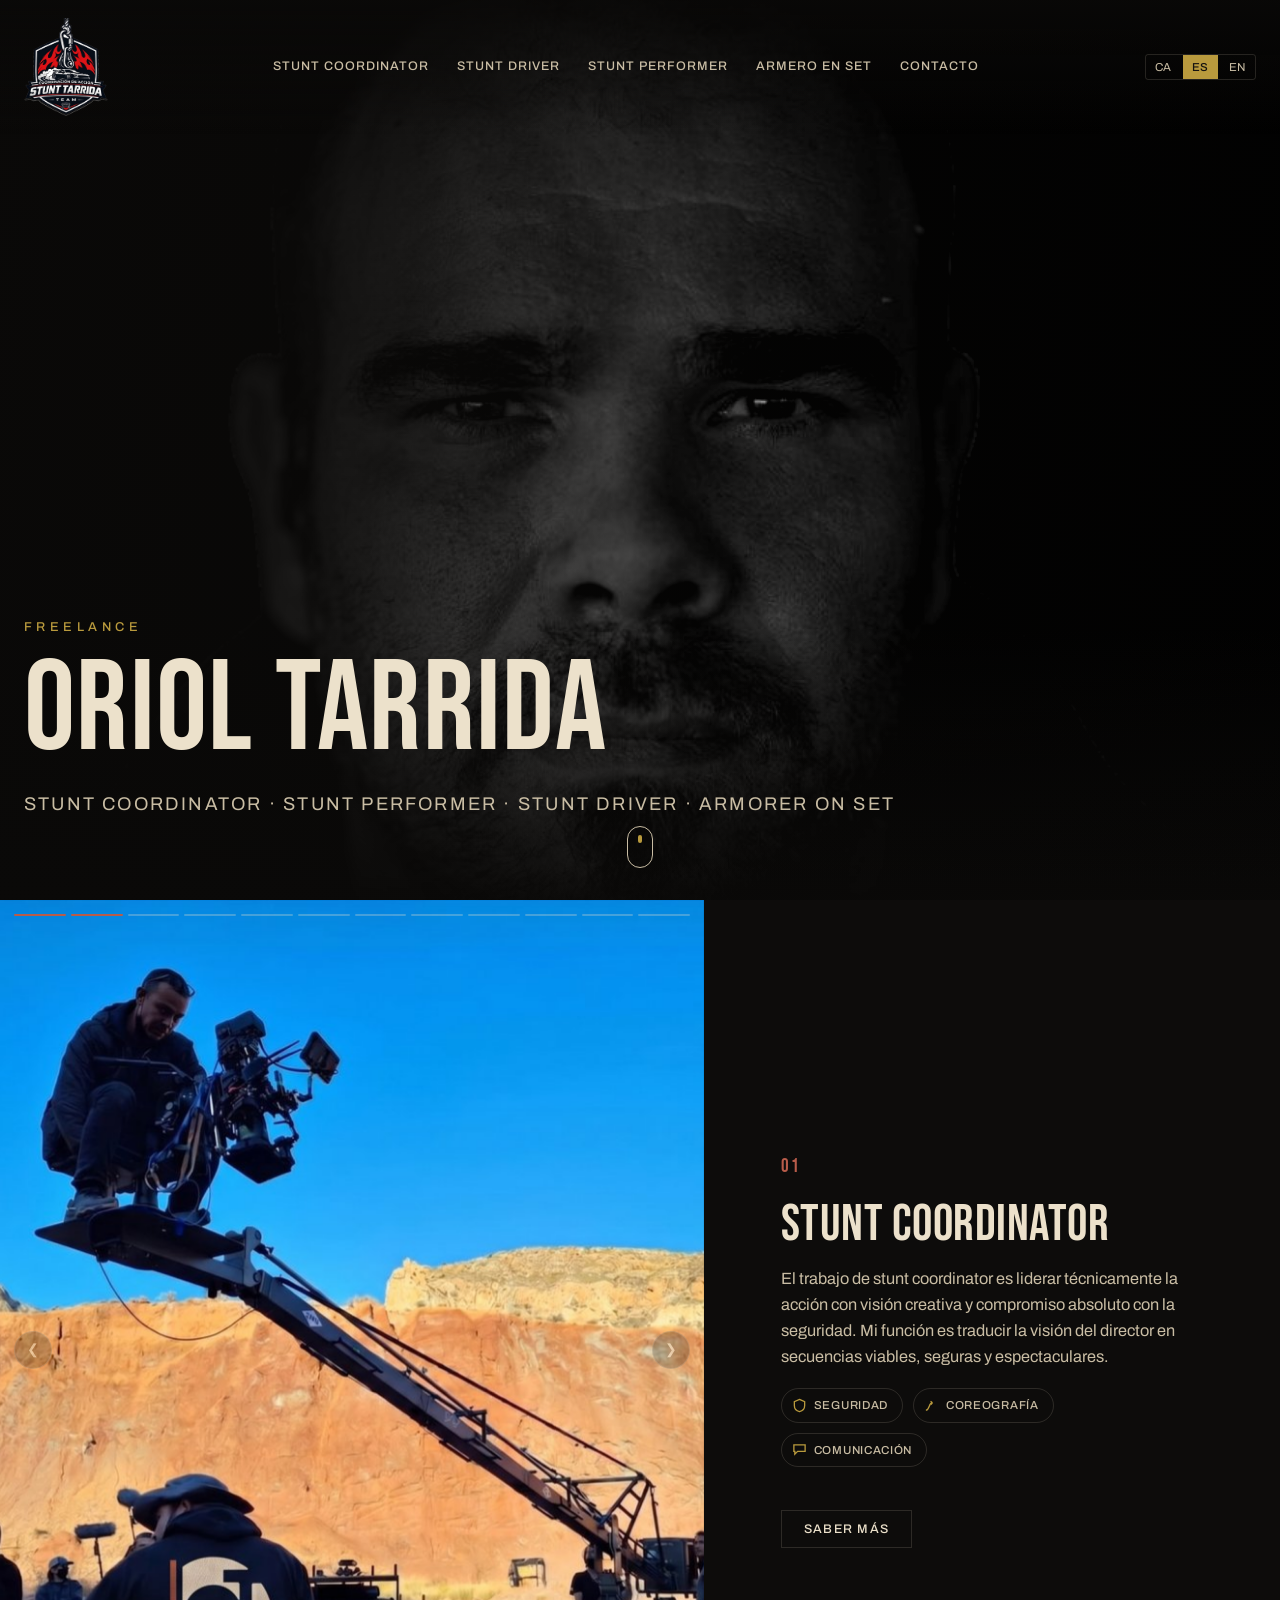
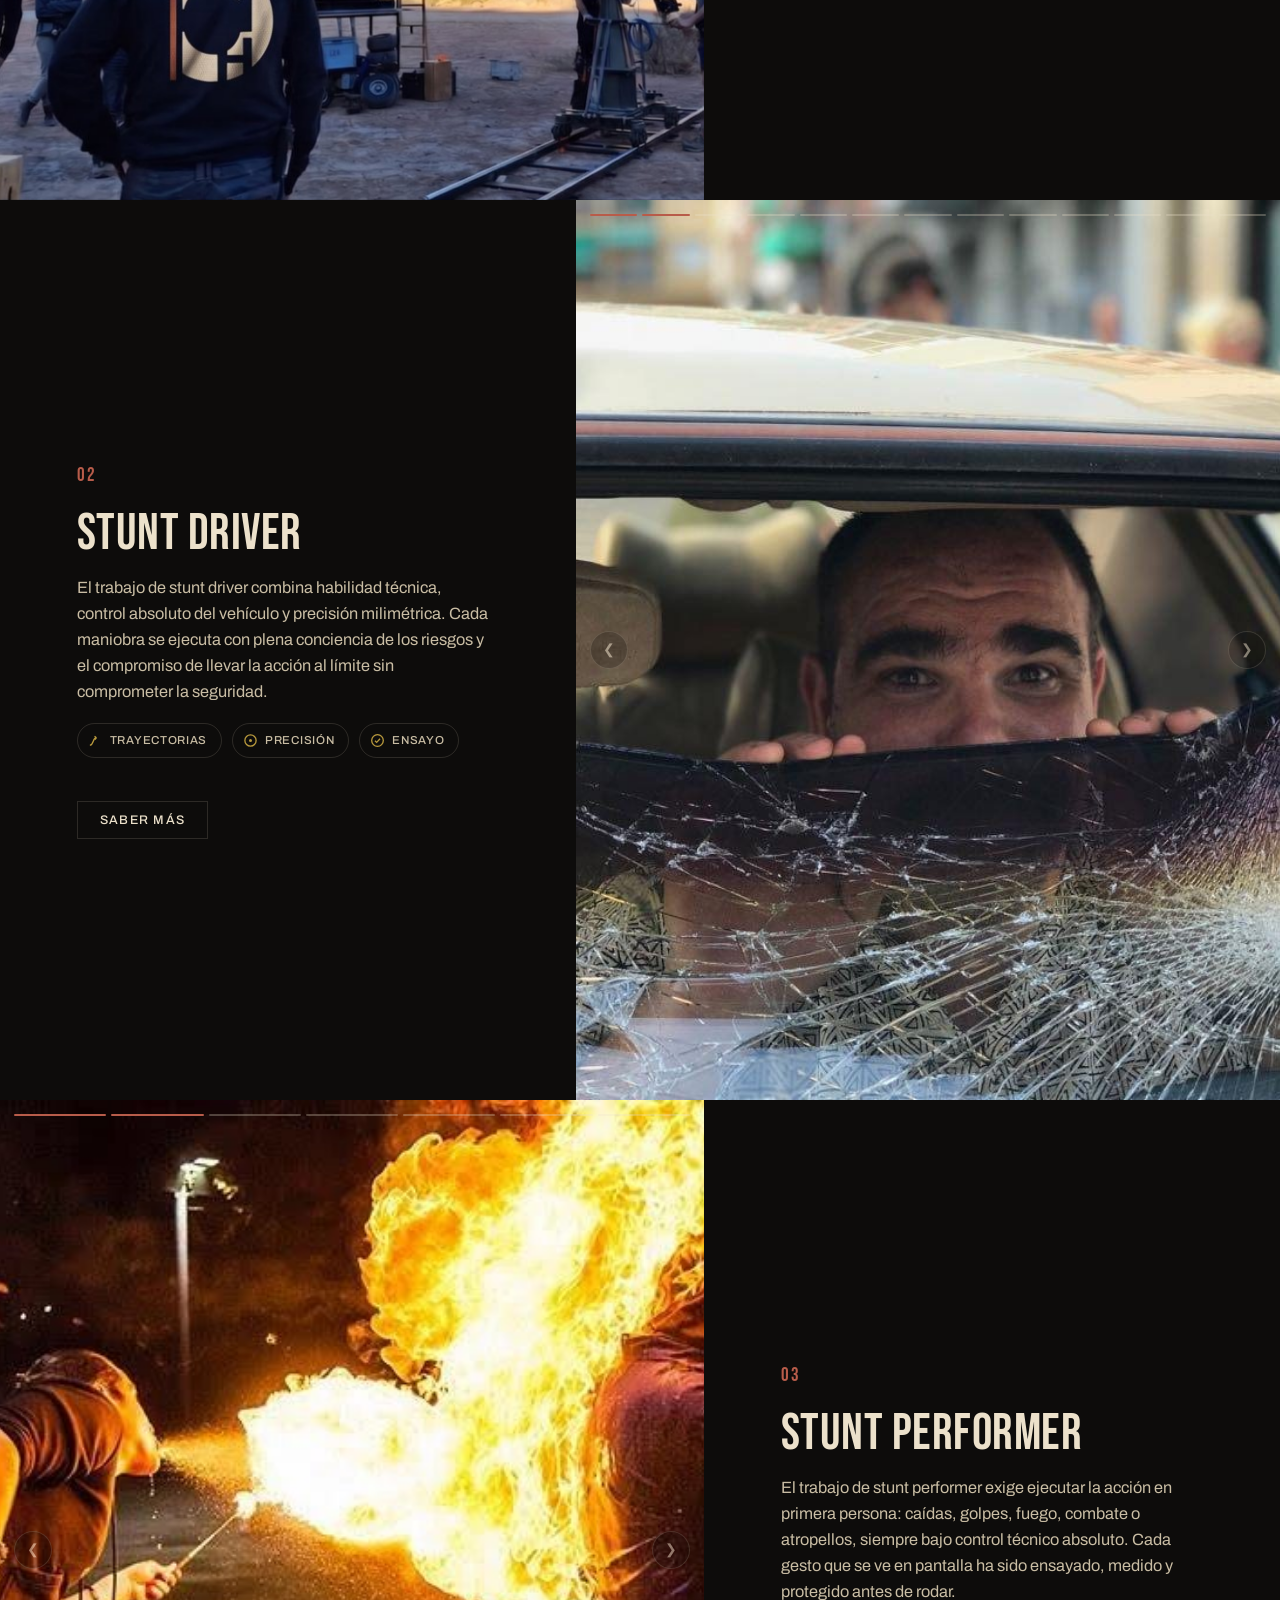
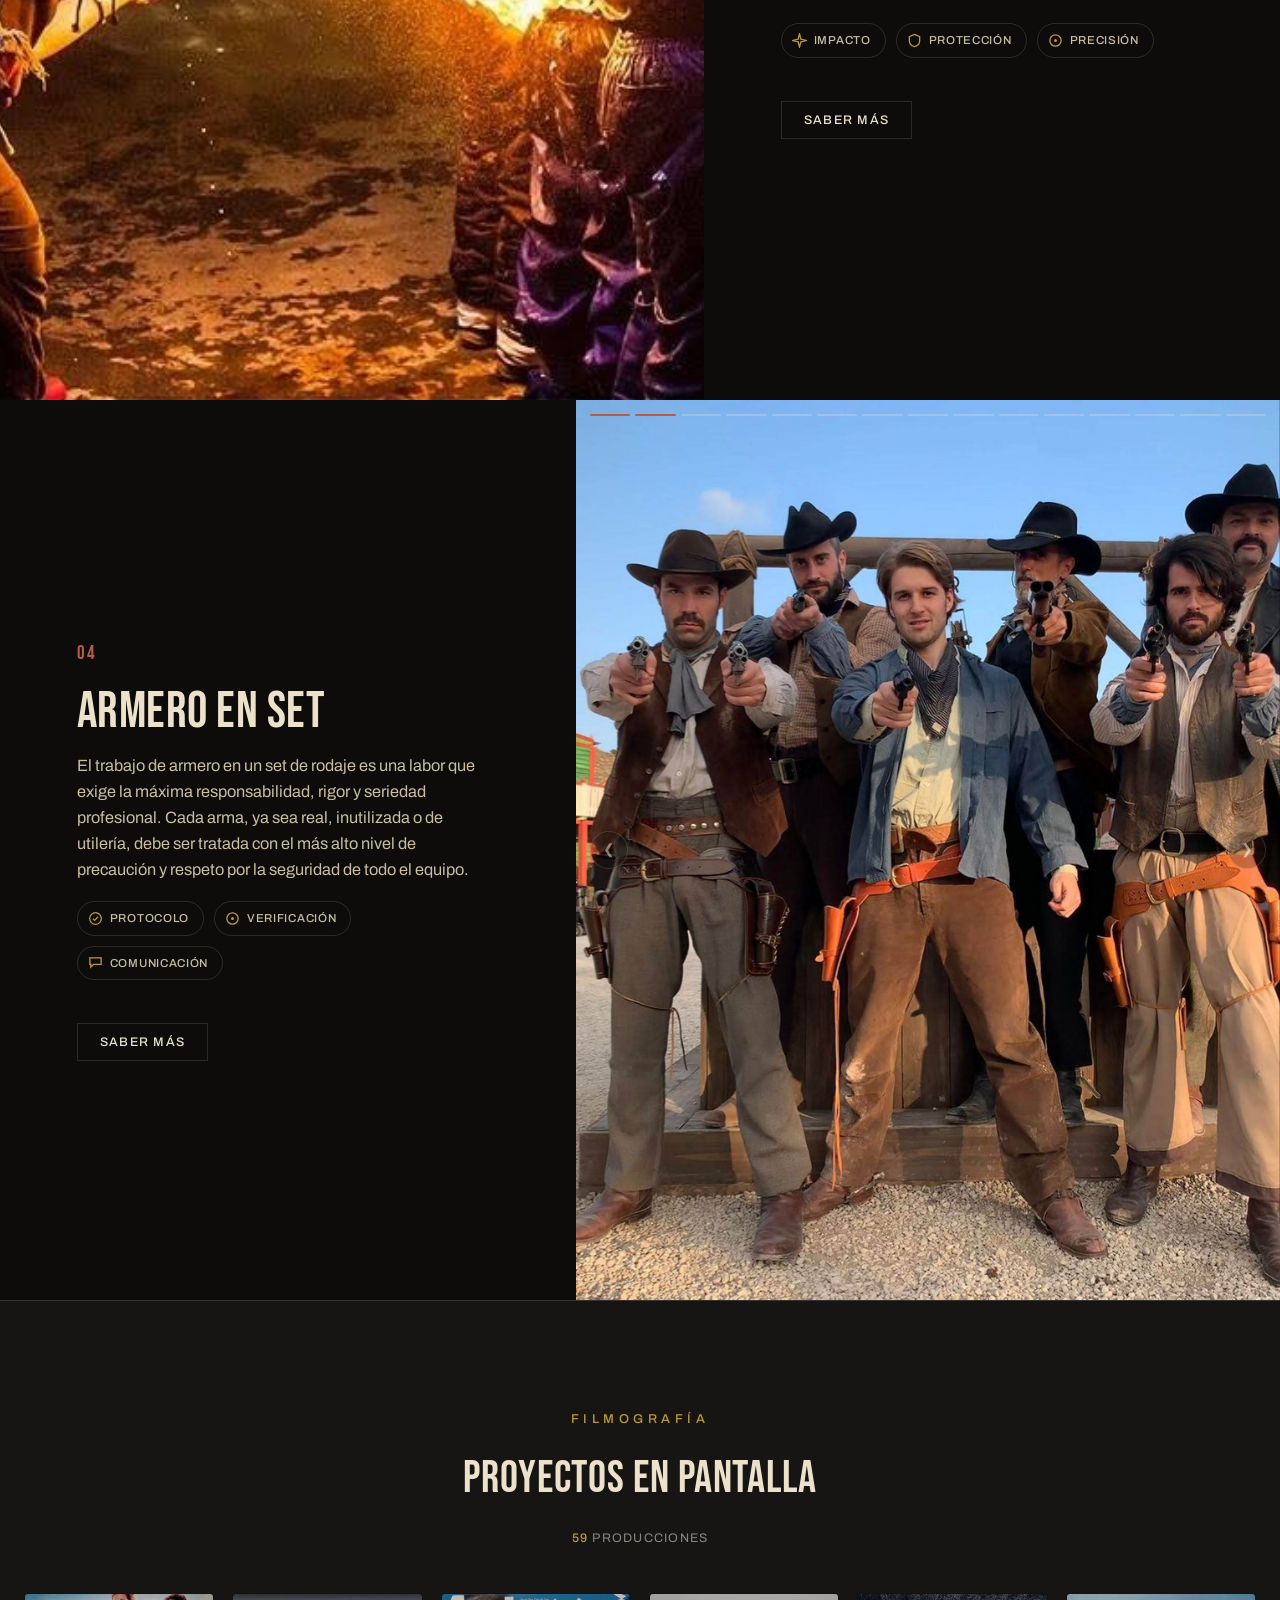
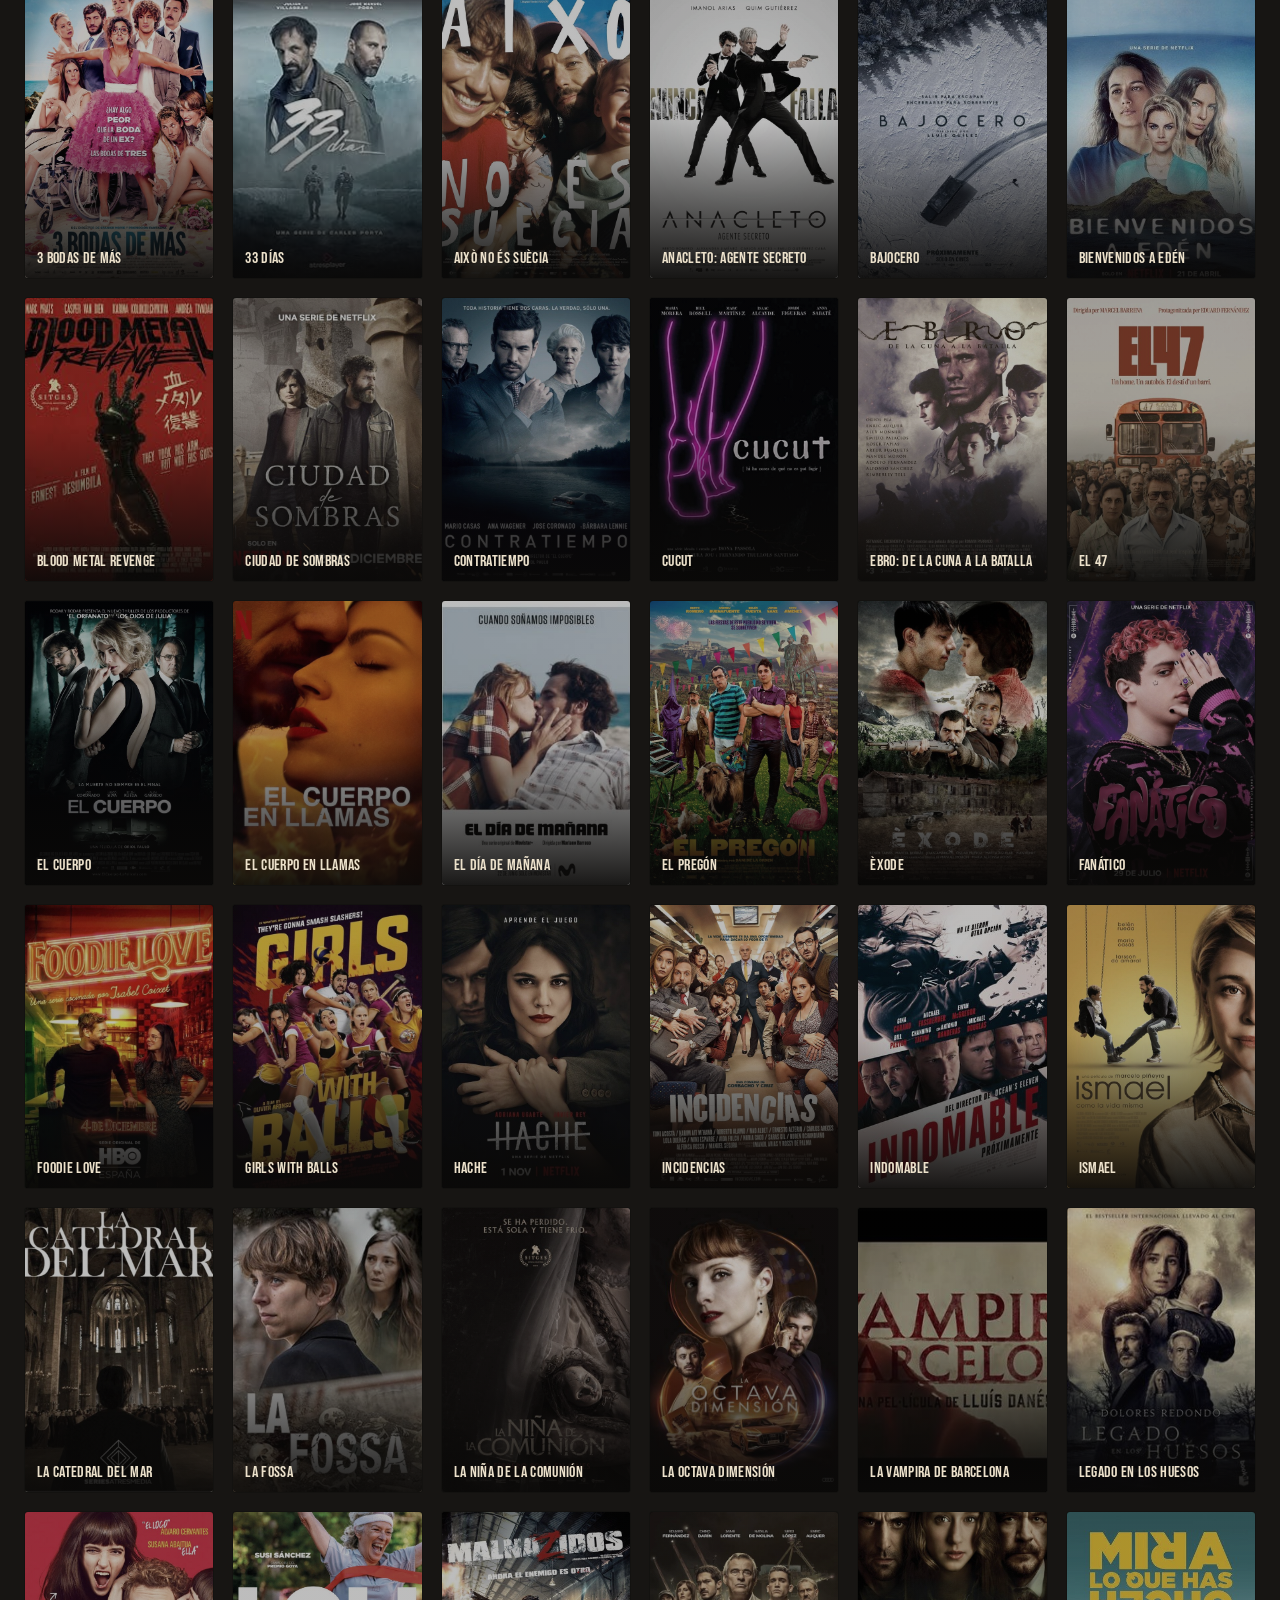
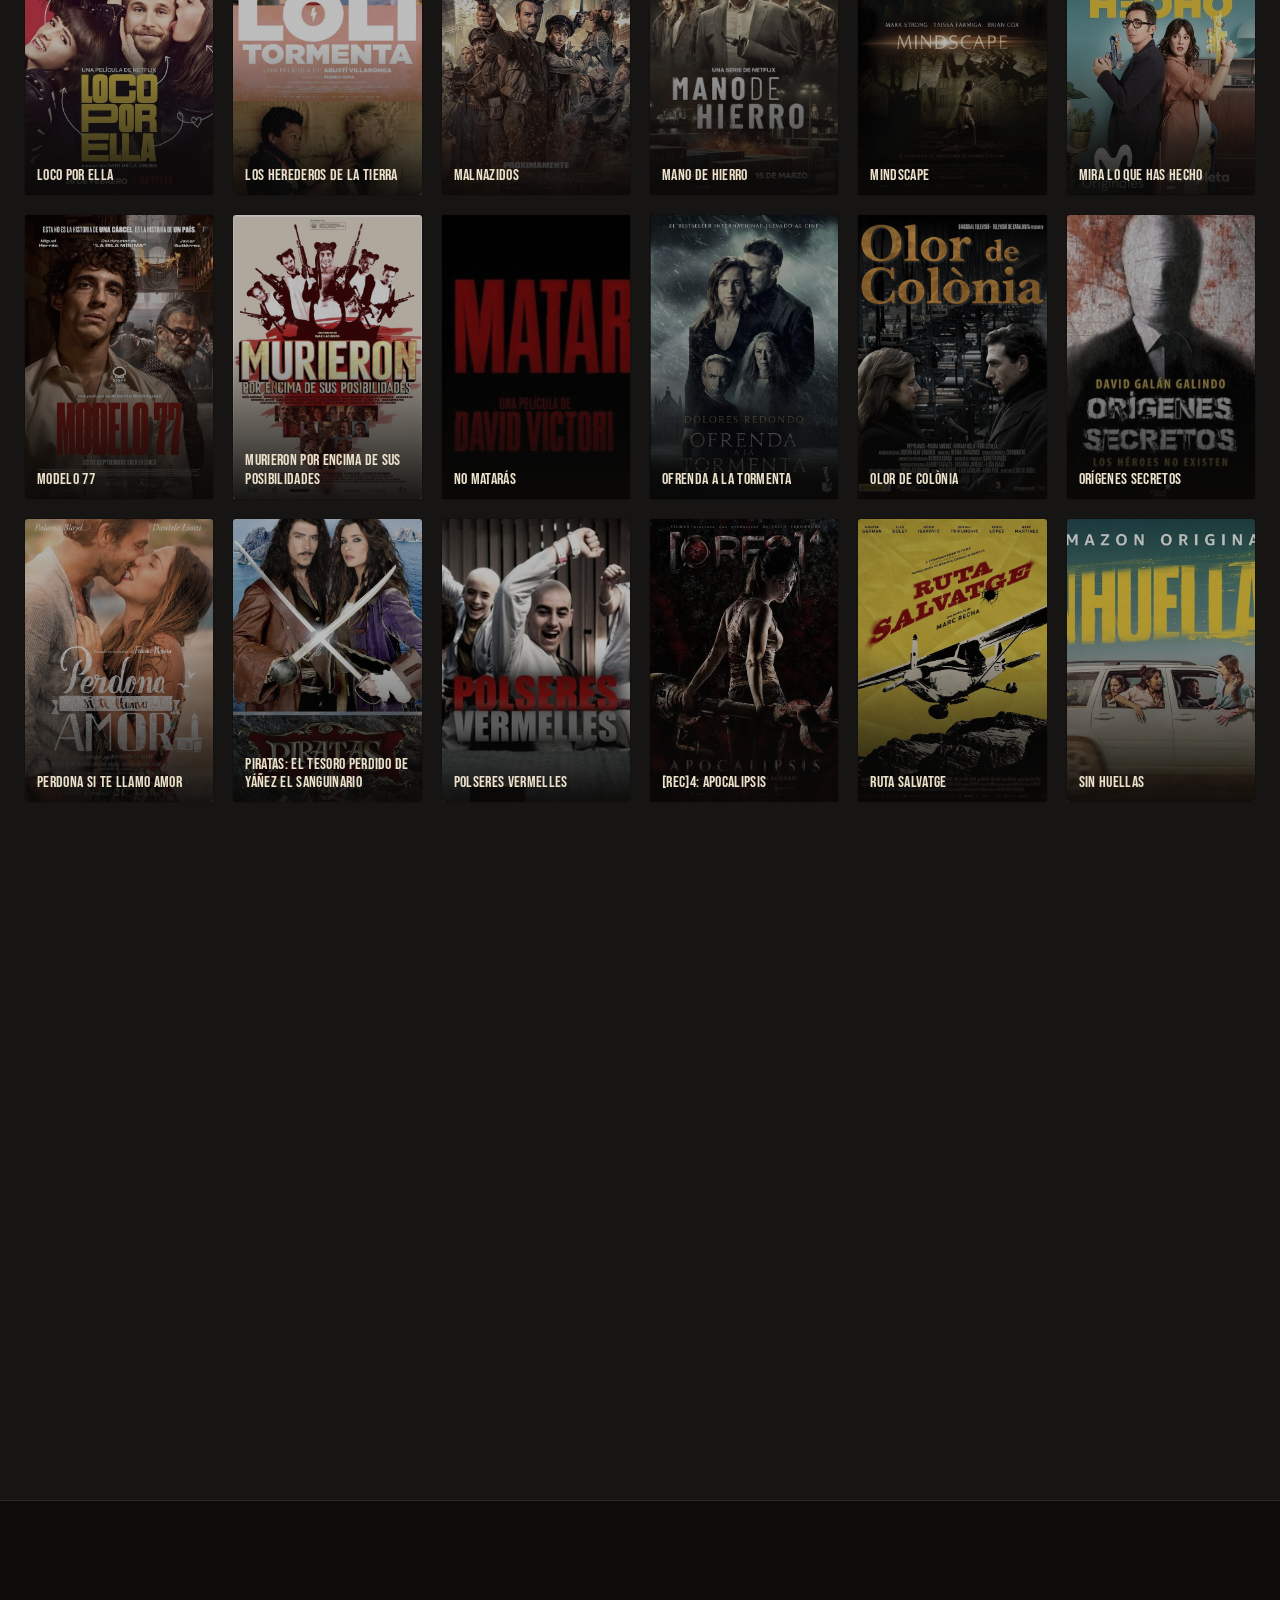
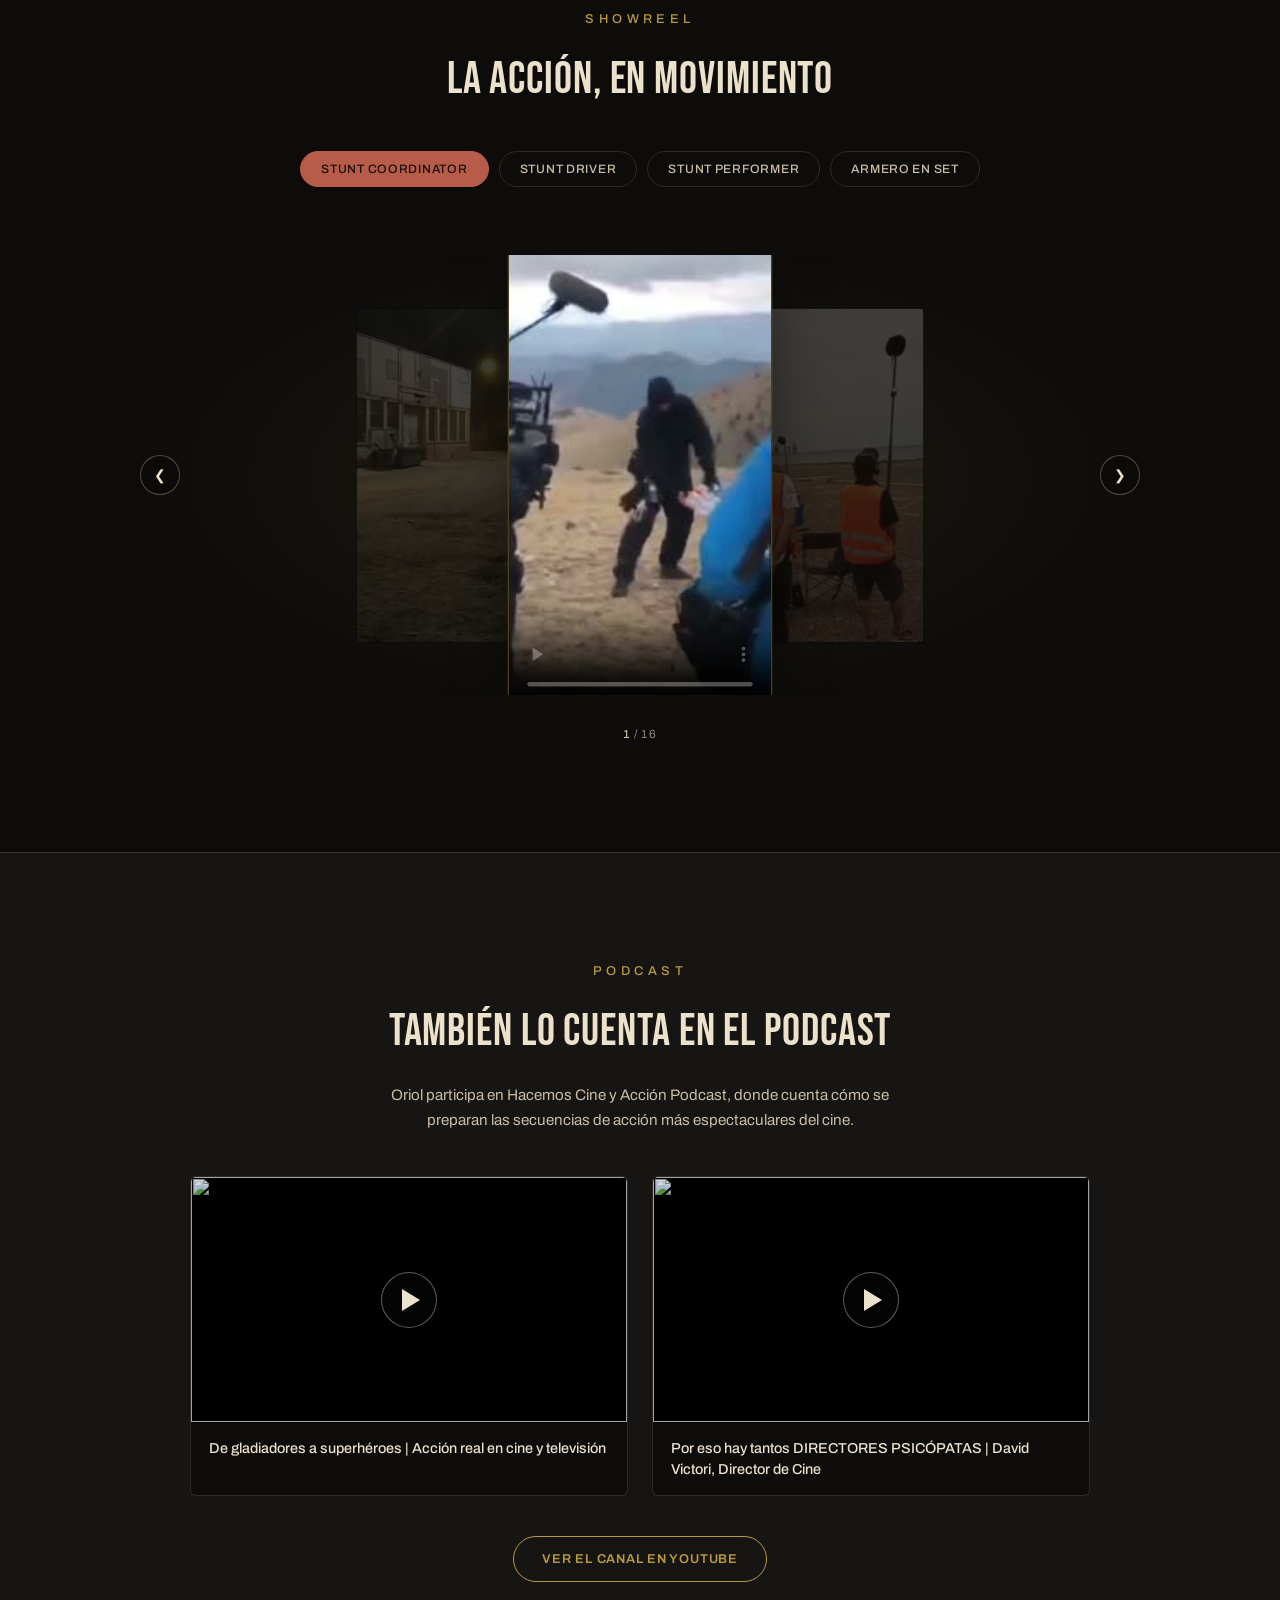
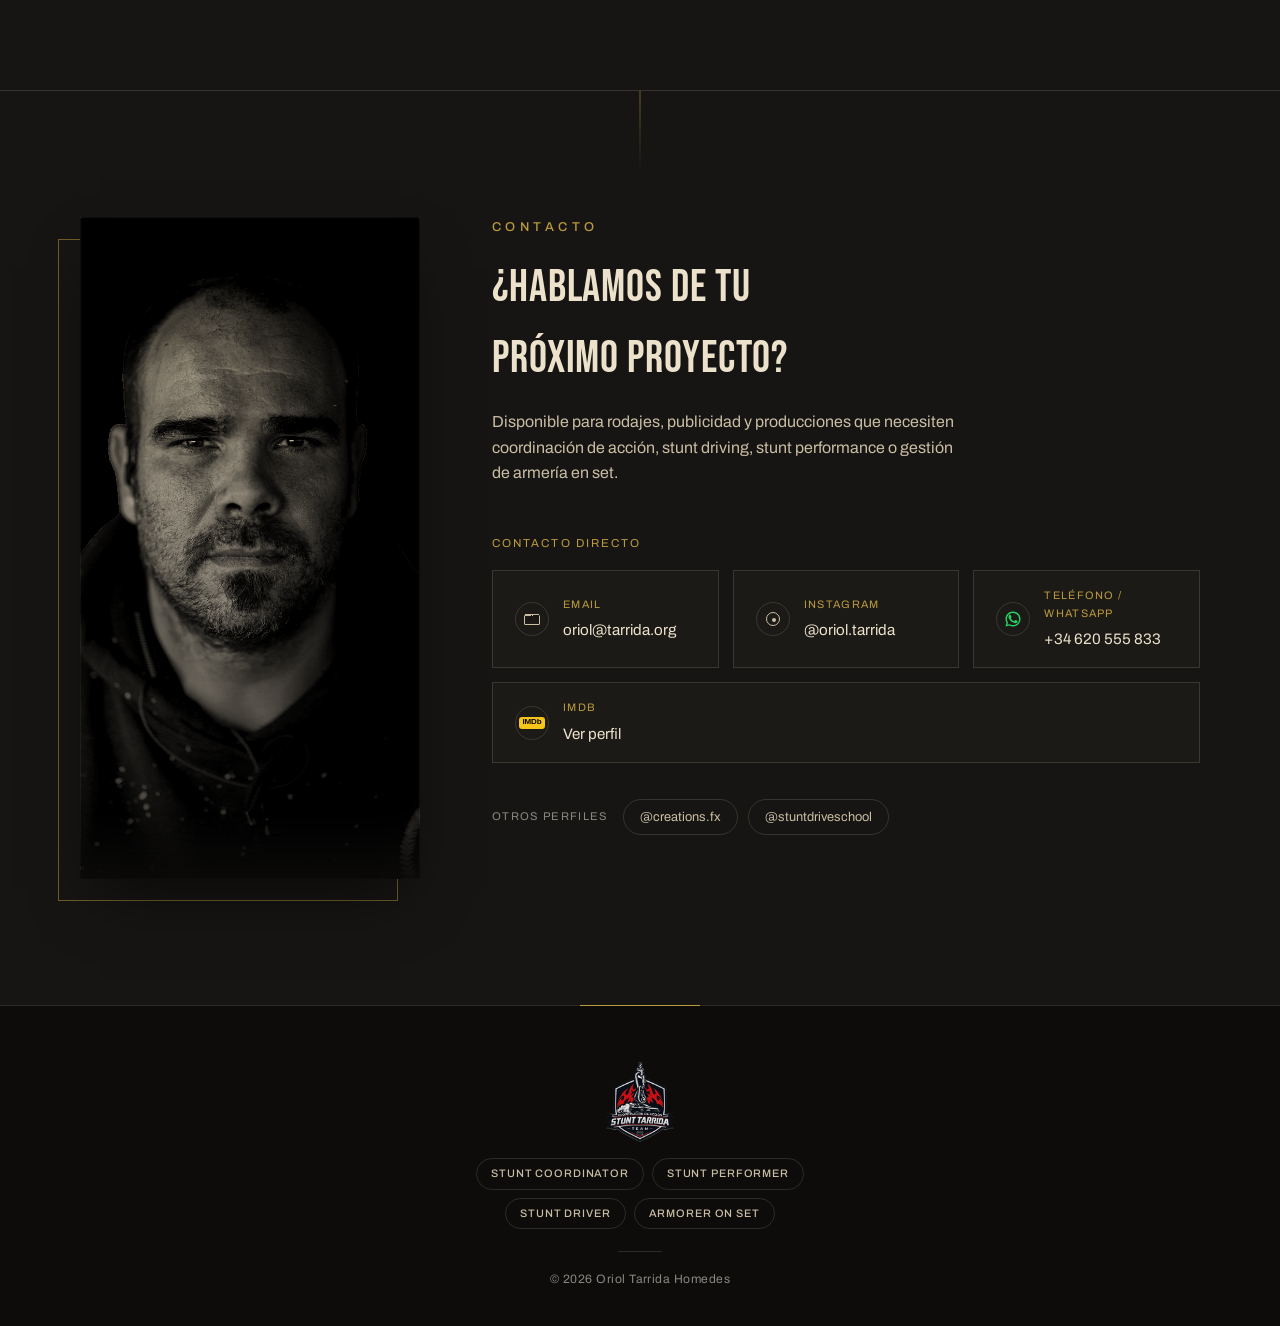
==== commit 78f0866c: "Agranda más el logo en cabecera y footer Co-Authored-By: Claude Sonnet 5 <noreply@anthropic.com>" ====
--- a/index.html
+++ b/index.html
@@ -31,7 +31,7 @@
 <link rel="preconnect" href="https://fonts.gstatic.com" crossorigin>
 <link href="https://fonts.googleapis.com/css2?family=Bebas+Neue&family=Archivo:wght@400;500;600&display=swap" rel="stylesheet">
 <link rel="preload" as="image" href="assets/img/hero-portrait.jpg" fetchpriority="high">
-<link rel="stylesheet" href="css/style.css?v=20">
+<link rel="stylesheet" href="css/style.css?v=21">
 <link rel="stylesheet" href="css/admin.css?v=1">
 </head>
 <body>
--- a/css/style.css
+++ b/css/style.css
@@ -69,7 +69,7 @@
   display:flex;align-items:center;justify-content:space-between;
   padding:18px 24px;
 }
-.logo-img{height:86px;width:auto;transition:transform .3s cubic-bezier(.19,1,.22,1), filter .3s ease;}
+.logo-img{height:98px;width:auto;transition:transform .3s cubic-bezier(.19,1,.22,1), filter .3s ease;}
 .logo-link{display:inline-flex;}
 .logo-link:hover .logo-img{transform:scale(1.05);filter:drop-shadow(0 0 10px rgba(185,154,61,0.35));}
 .main-nav{display:flex;align-items:center;gap:28px;}
@@ -628,7 +628,7 @@
   max-width:520px;margin:0 auto;
   display:flex;flex-direction:column;align-items:center;gap:16px;
 }
-.footer-logo{height:70px;width:auto;opacity:0.9;}
+.footer-logo{height:80px;width:auto;opacity:0.9;}
 
 .footer-tags{display:flex;flex-wrap:wrap;justify-content:center;gap:8px;max-width:420px;}
 .footer-tag{
@@ -689,7 +689,7 @@
 
 @media (max-width:520px){
   .header-inner{padding:12px 16px;}
-  .logo-img{height:66px;}
+  .logo-img{height:74px;}
   .contact-methods{flex-direction:column;align-items:stretch;}
   .contact-item{flex:1 1 auto;}
   .contact-photo{max-width:100%;}
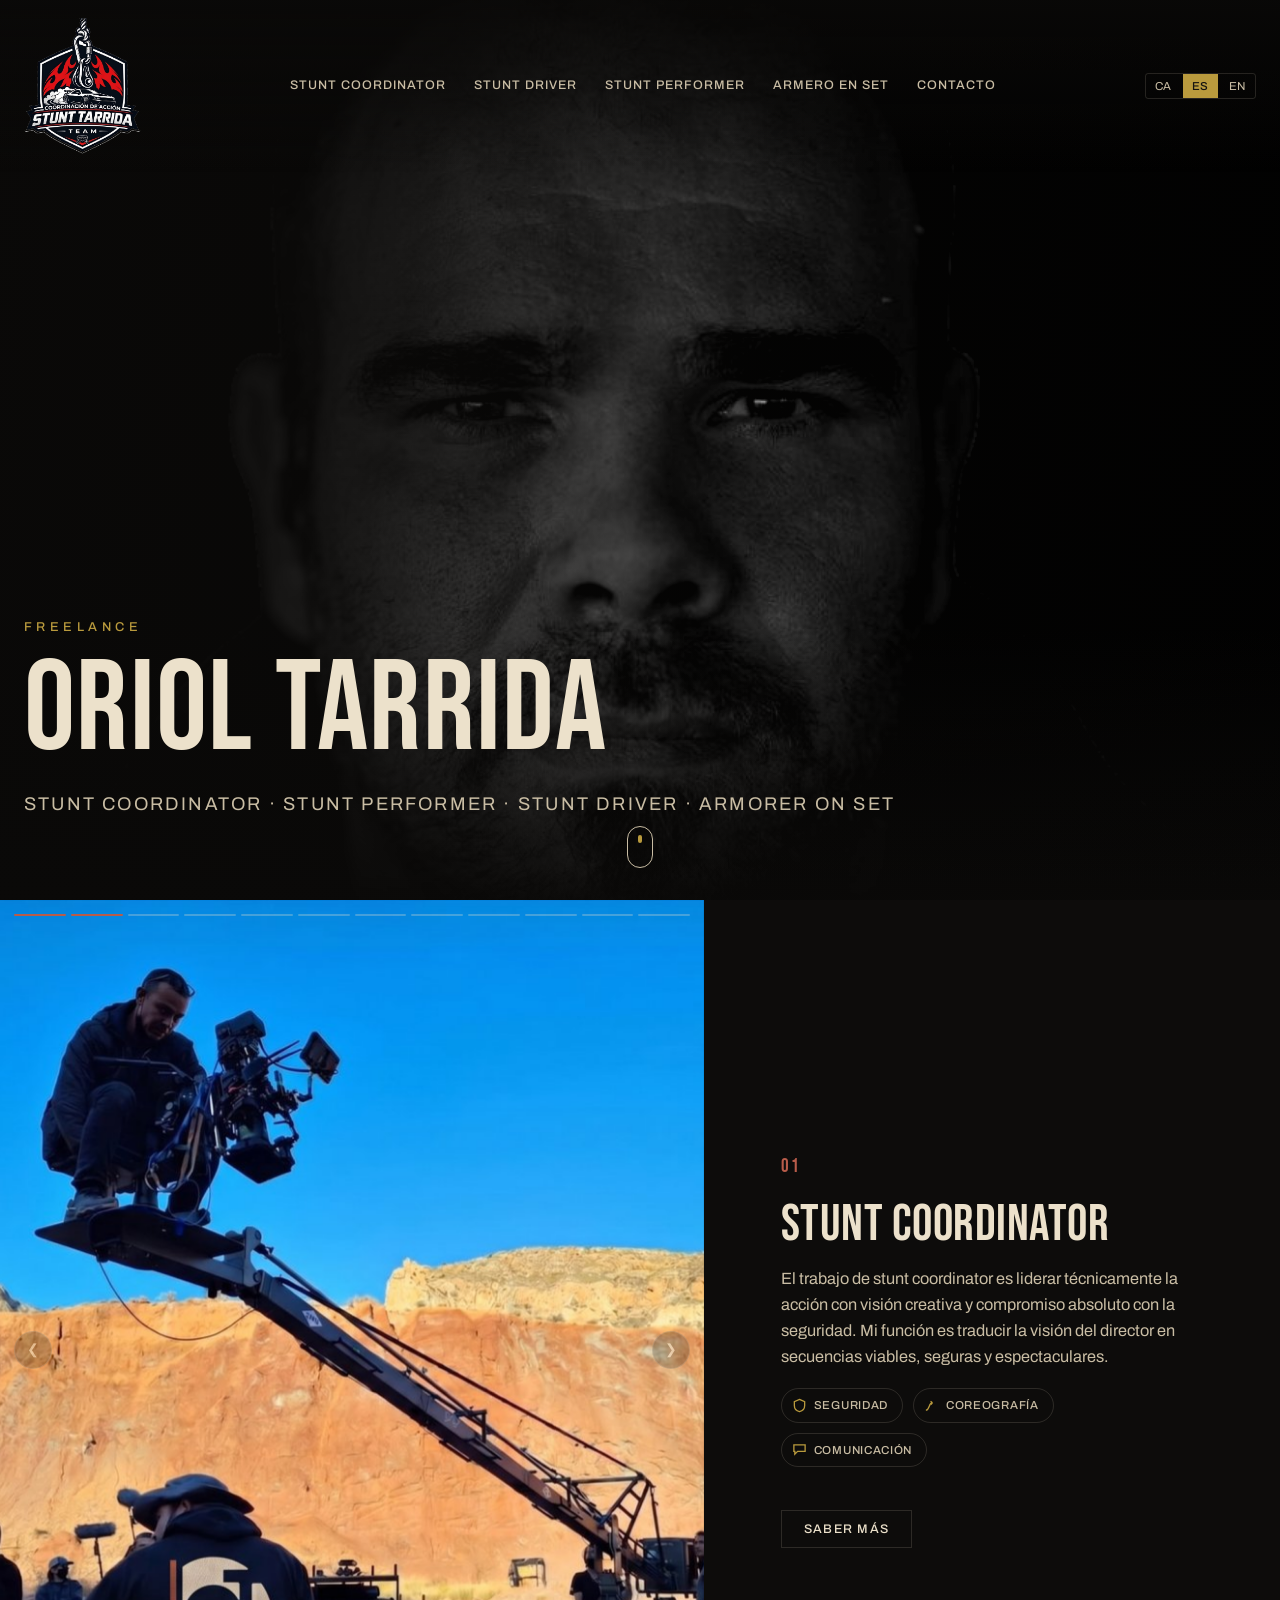
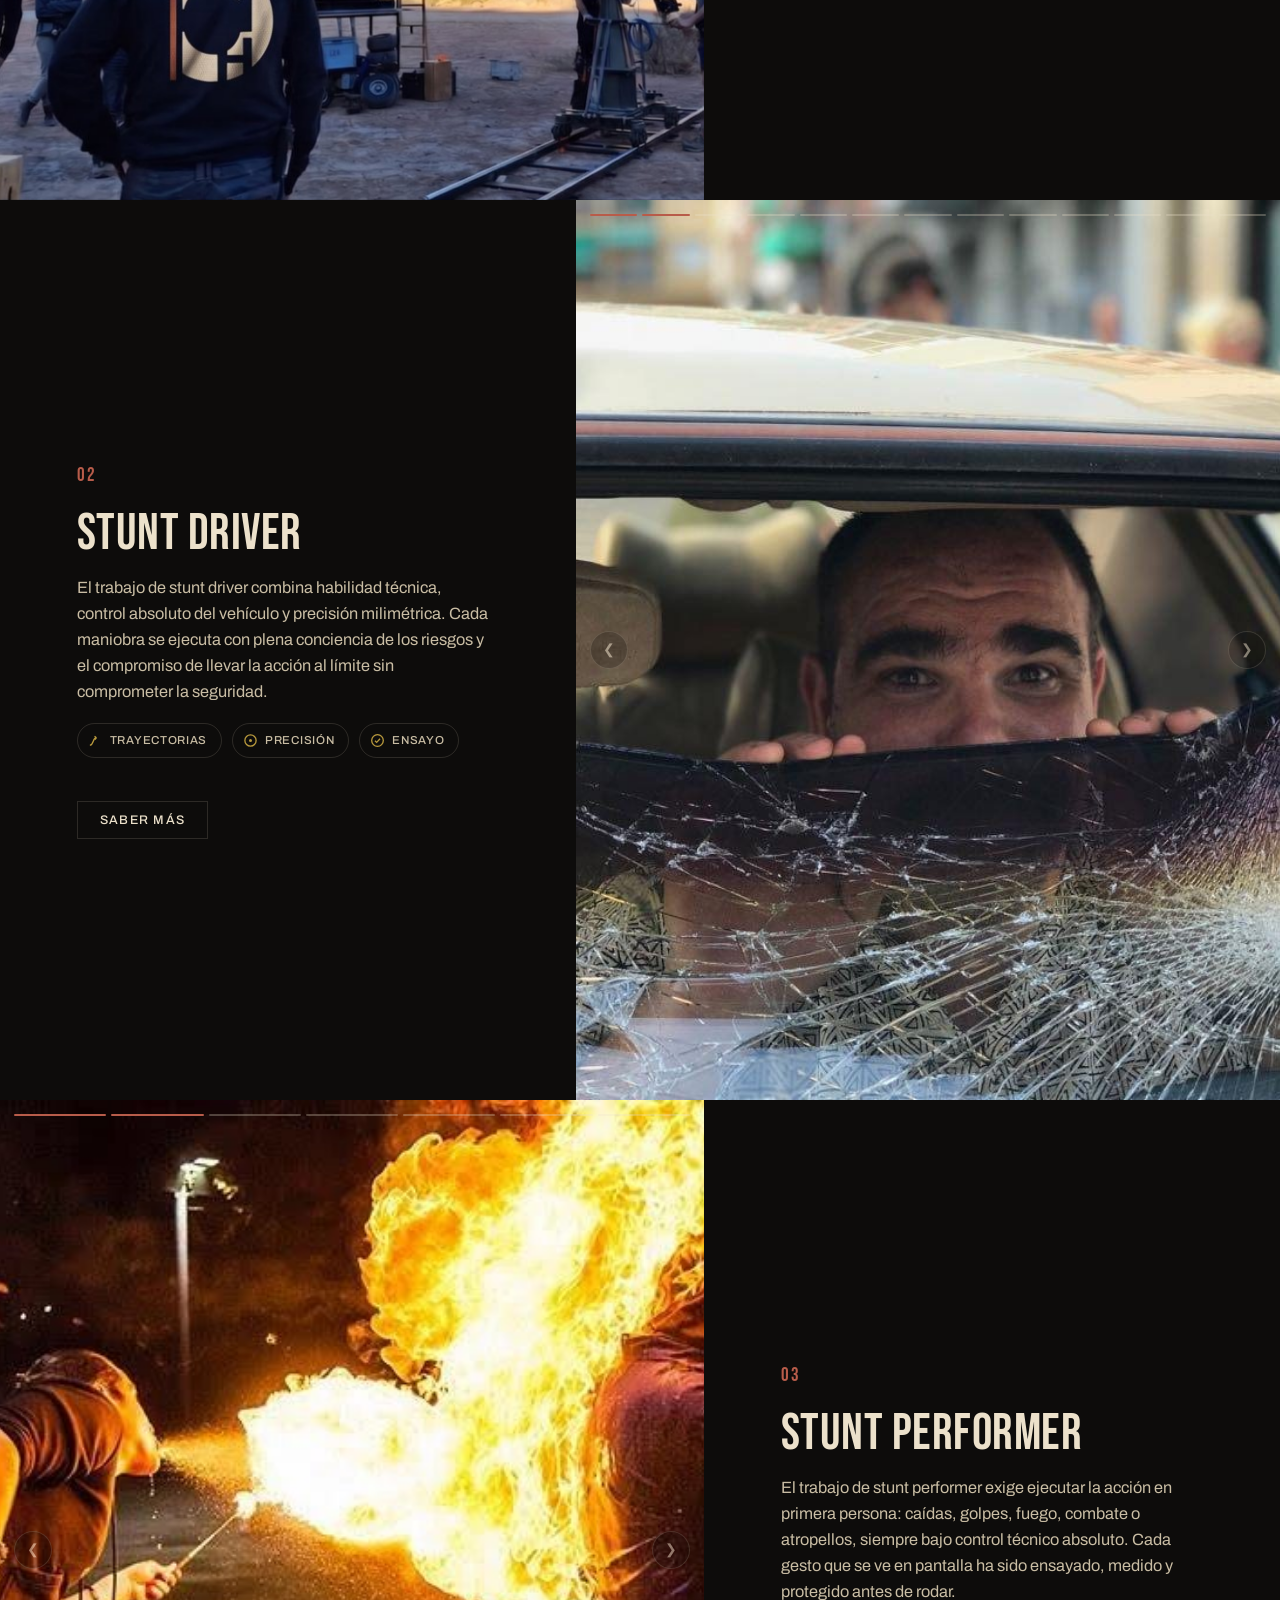
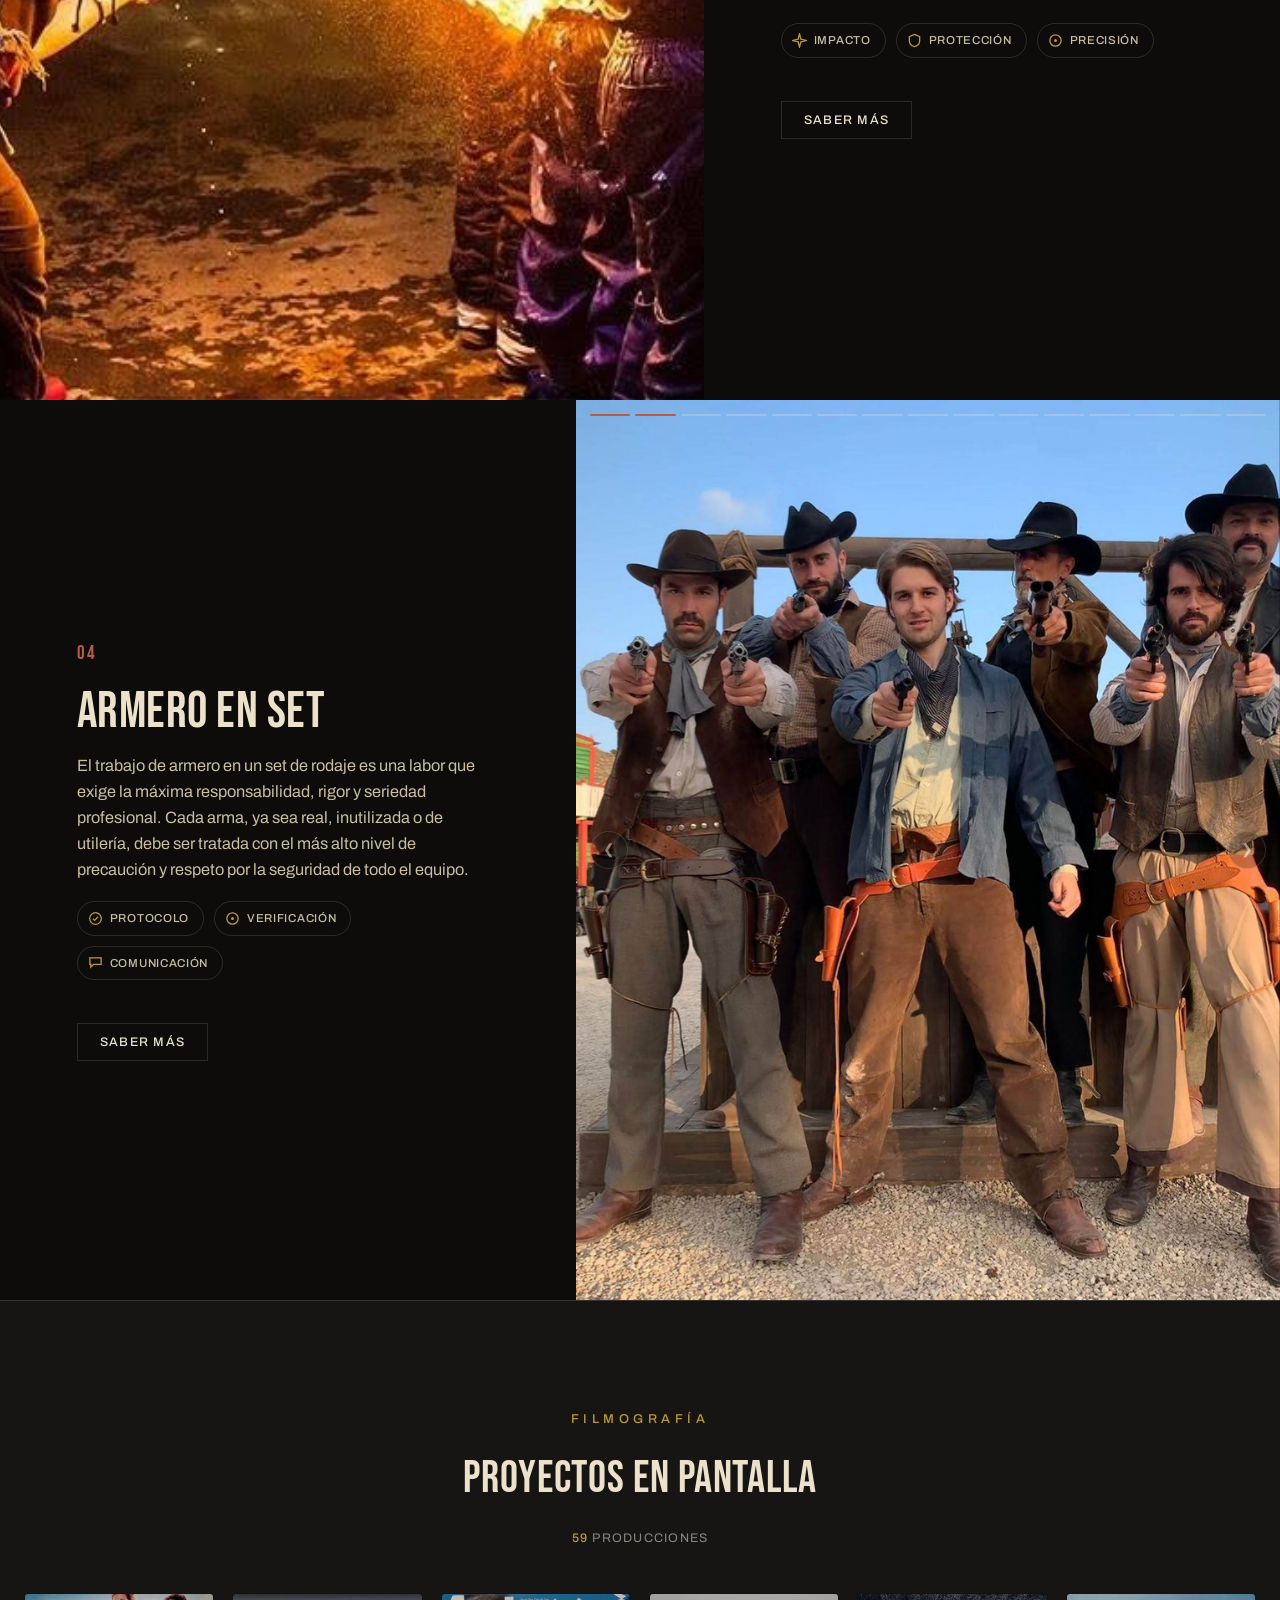
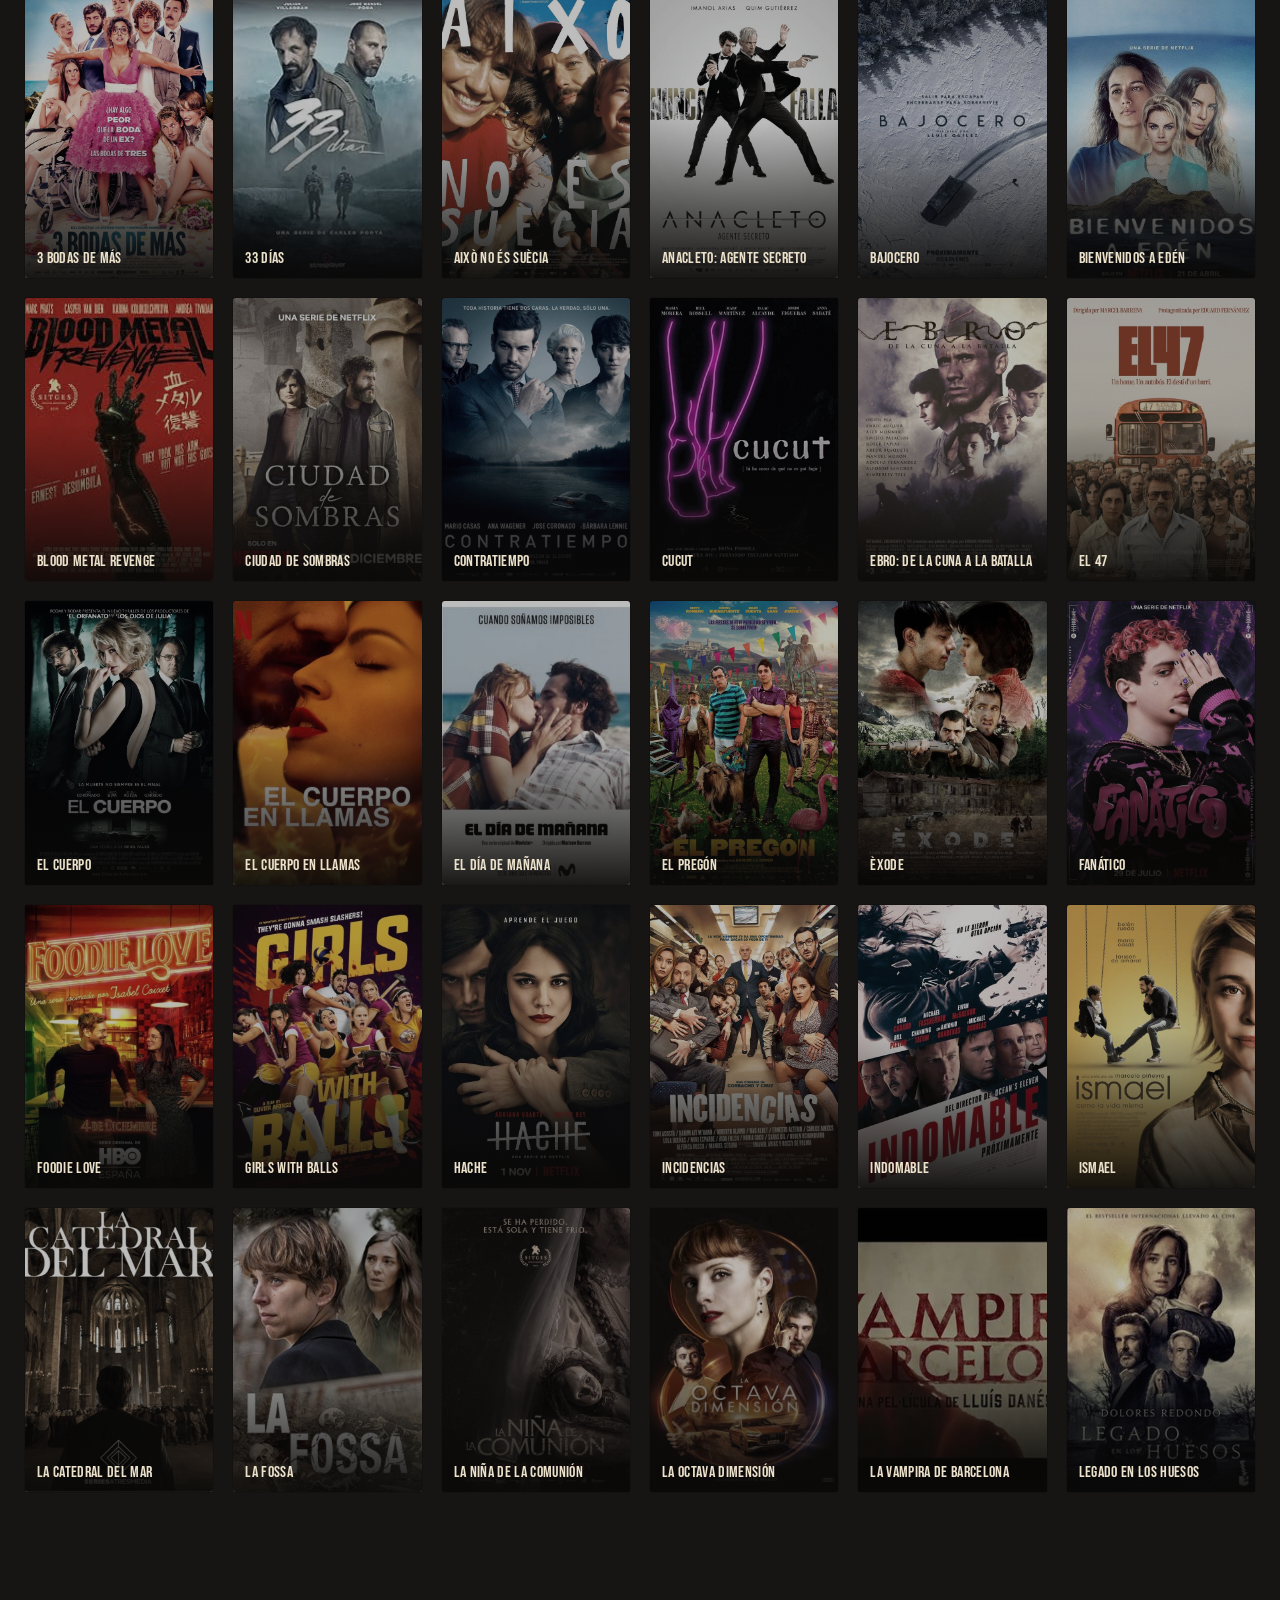
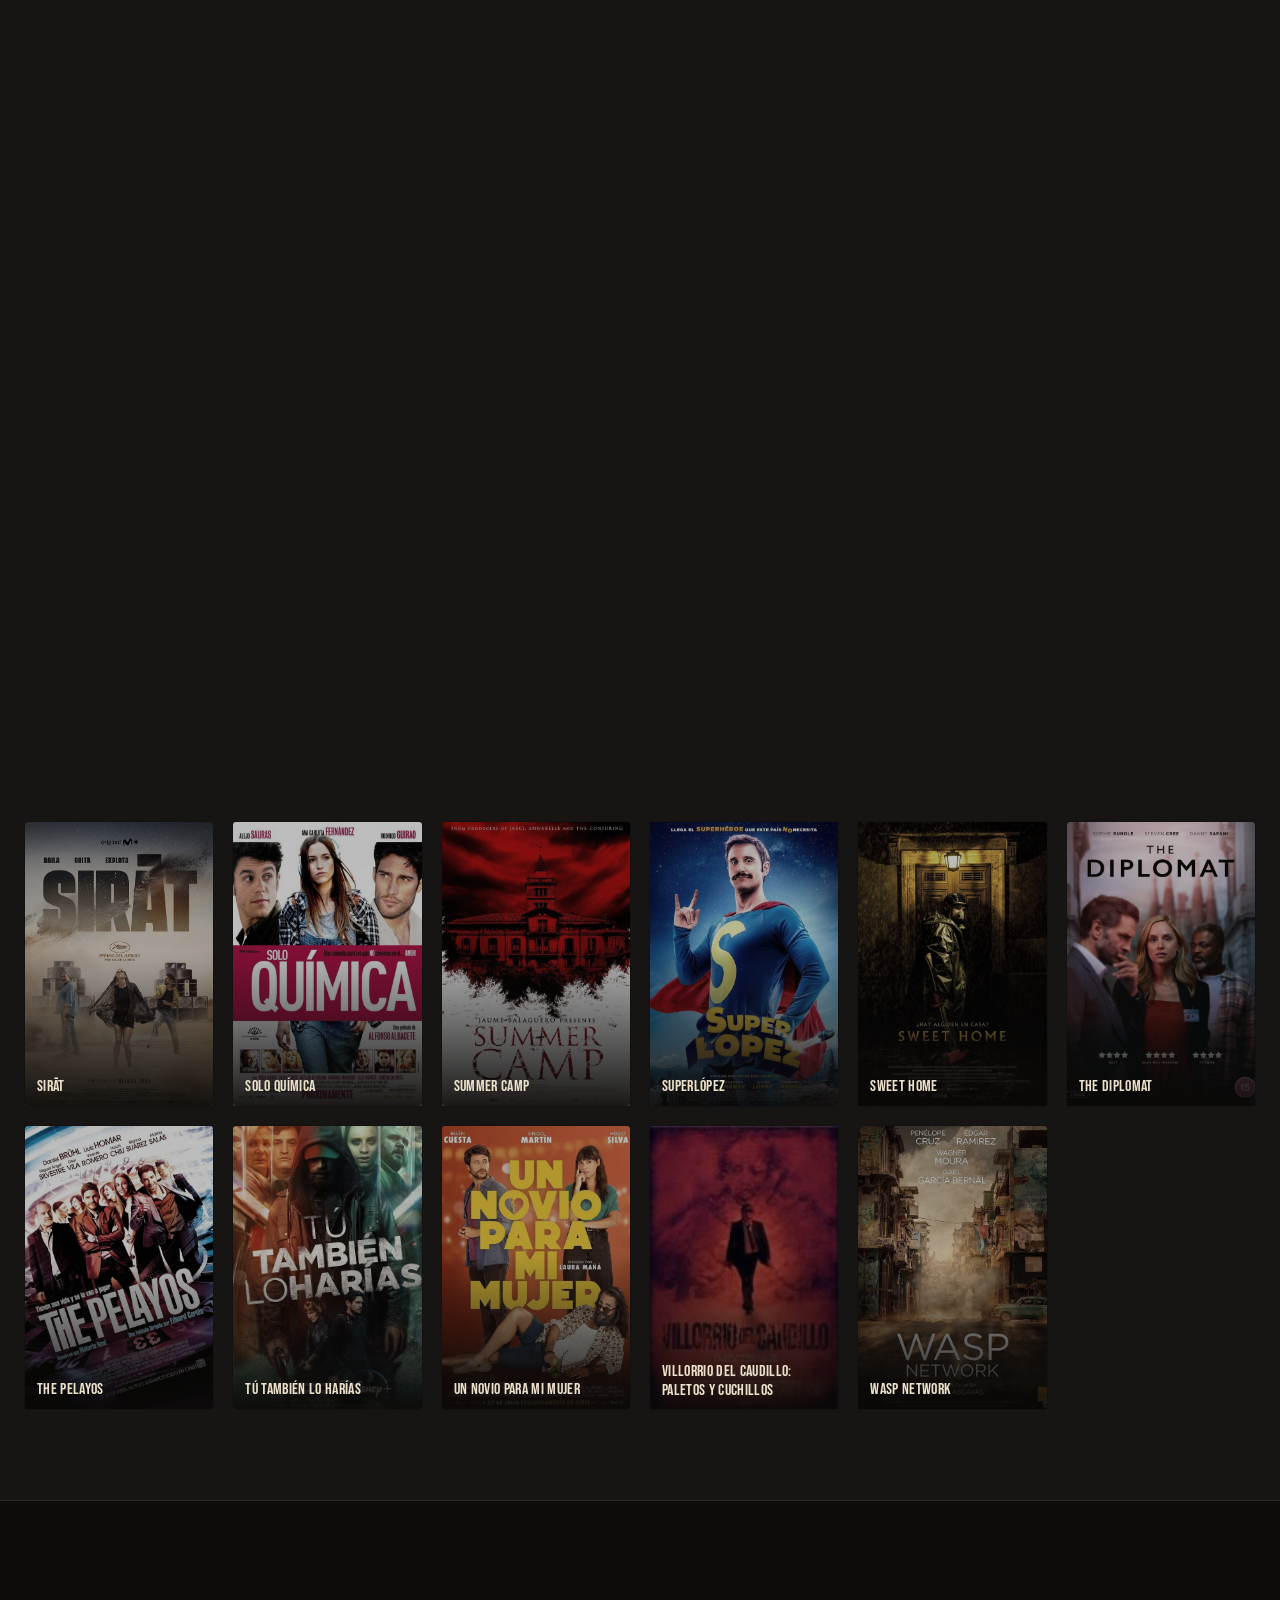
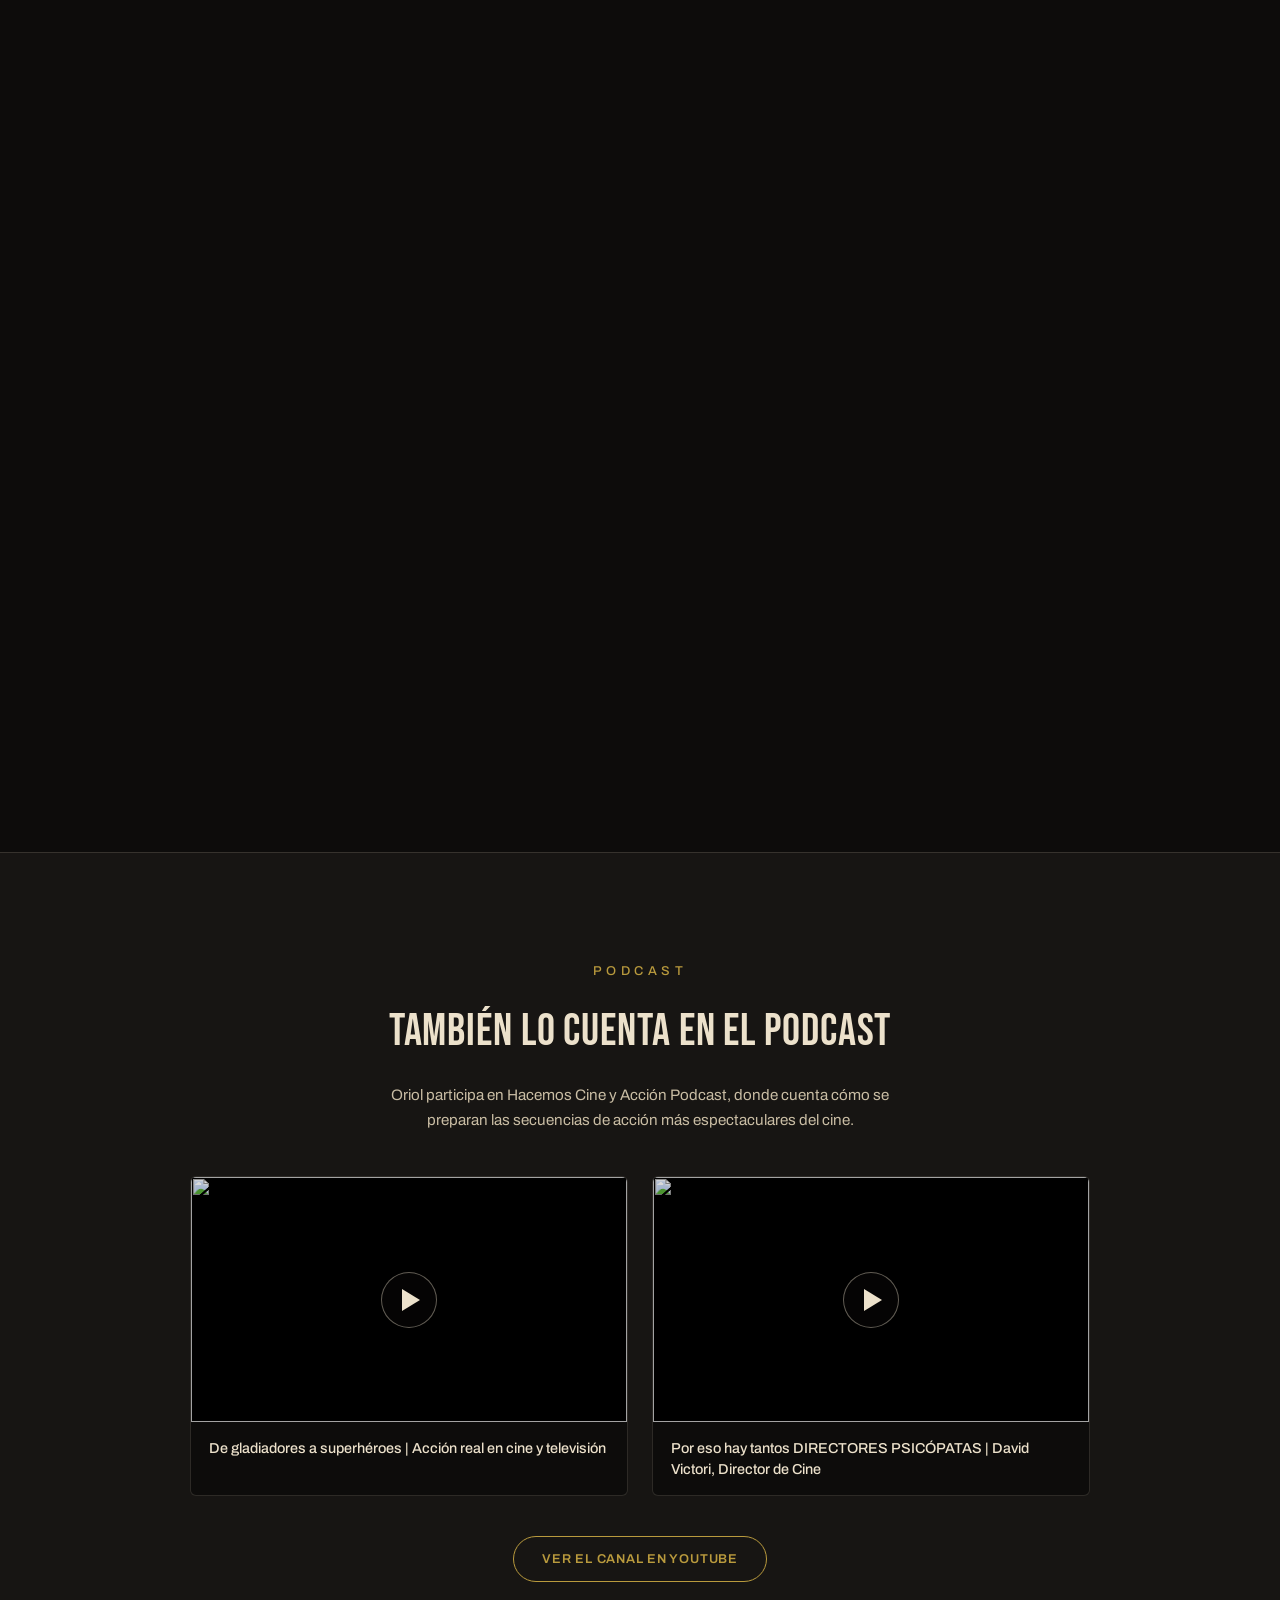
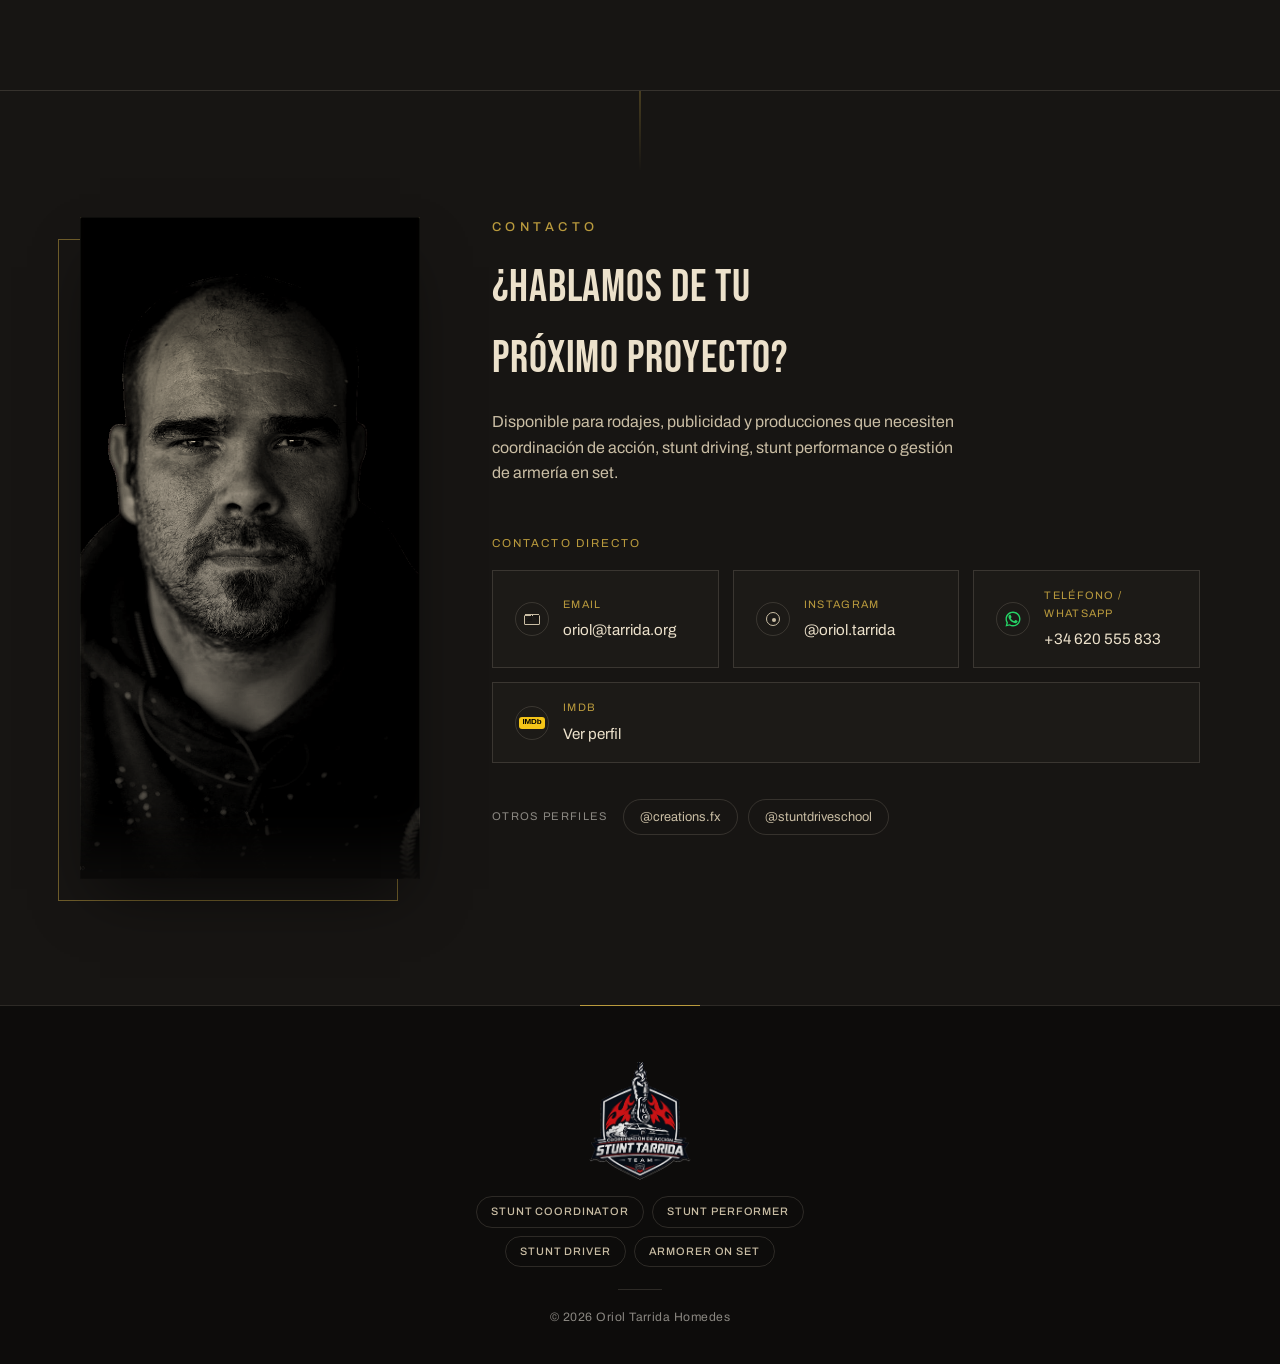
==== commit 46a77041: "Agranda el logo ~1cm más en cabecera, footer y móvil Co-Authored-By: Claude Sonnet 5 <noreply@anthro" ====
--- a/index.html
+++ b/index.html
@@ -31,7 +31,7 @@
 <link rel="preconnect" href="https://fonts.gstatic.com" crossorigin>
 <link href="https://fonts.googleapis.com/css2?family=Bebas+Neue&family=Archivo:wght@400;500;600&display=swap" rel="stylesheet">
 <link rel="preload" as="image" href="assets/img/hero-portrait.jpg" fetchpriority="high">
-<link rel="stylesheet" href="css/style.css?v=21">
+<link rel="stylesheet" href="css/style.css?v=22">
 <link rel="stylesheet" href="css/admin.css?v=1">
 </head>
 <body>
--- a/css/style.css
+++ b/css/style.css
@@ -69,7 +69,7 @@
   display:flex;align-items:center;justify-content:space-between;
   padding:18px 24px;
 }
-.logo-img{height:98px;width:auto;transition:transform .3s cubic-bezier(.19,1,.22,1), filter .3s ease;}
+.logo-img{height:136px;width:auto;transition:transform .3s cubic-bezier(.19,1,.22,1), filter .3s ease;}
 .logo-link{display:inline-flex;}
 .logo-link:hover .logo-img{transform:scale(1.05);filter:drop-shadow(0 0 10px rgba(185,154,61,0.35));}
 .main-nav{display:flex;align-items:center;gap:28px;}
@@ -628,7 +628,7 @@
   max-width:520px;margin:0 auto;
   display:flex;flex-direction:column;align-items:center;gap:16px;
 }
-.footer-logo{height:80px;width:auto;opacity:0.9;}
+.footer-logo{height:118px;width:auto;opacity:0.9;}
 
 .footer-tags{display:flex;flex-wrap:wrap;justify-content:center;gap:8px;max-width:420px;}
 .footer-tag{
@@ -689,7 +689,7 @@
 
 @media (max-width:520px){
   .header-inner{padding:12px 16px;}
-  .logo-img{height:74px;}
+  .logo-img{height:100px;}
   .contact-methods{flex-direction:column;align-items:stretch;}
   .contact-item{flex:1 1 auto;}
   .contact-photo{max-width:100%;}
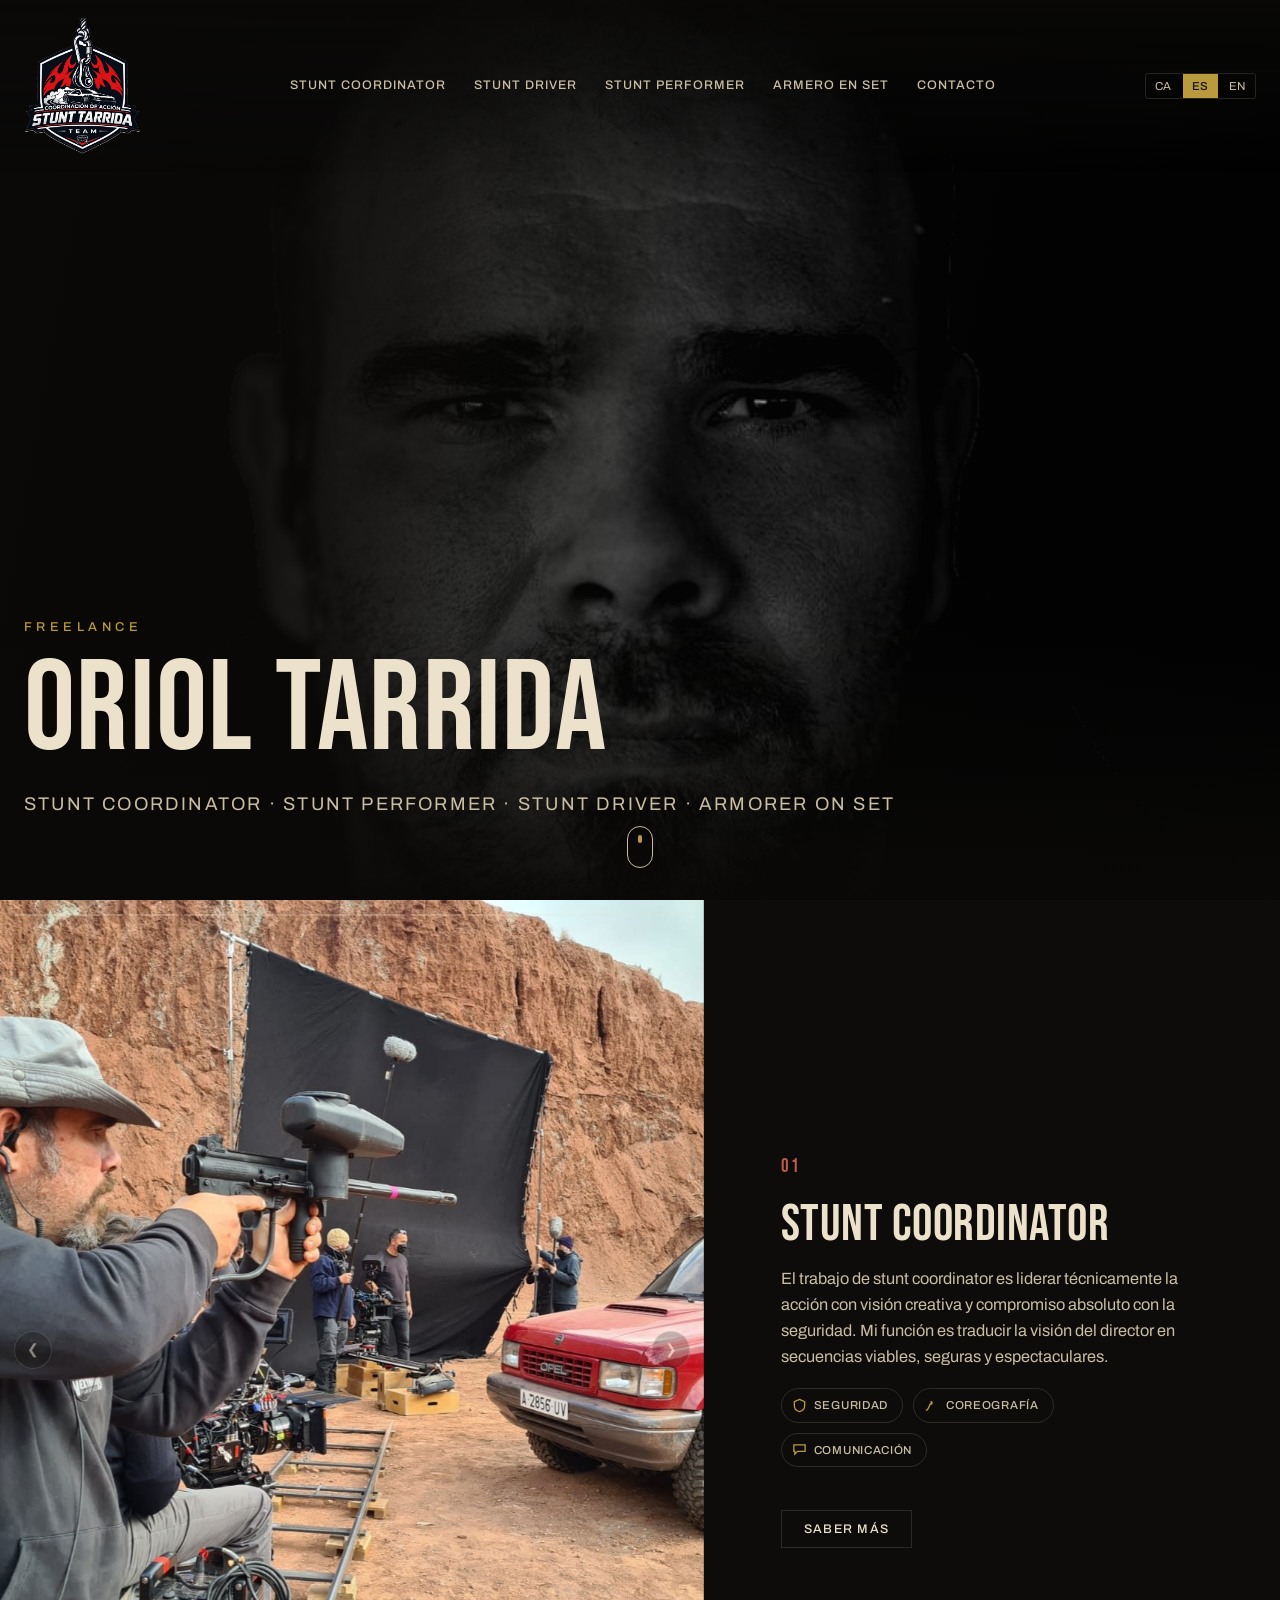
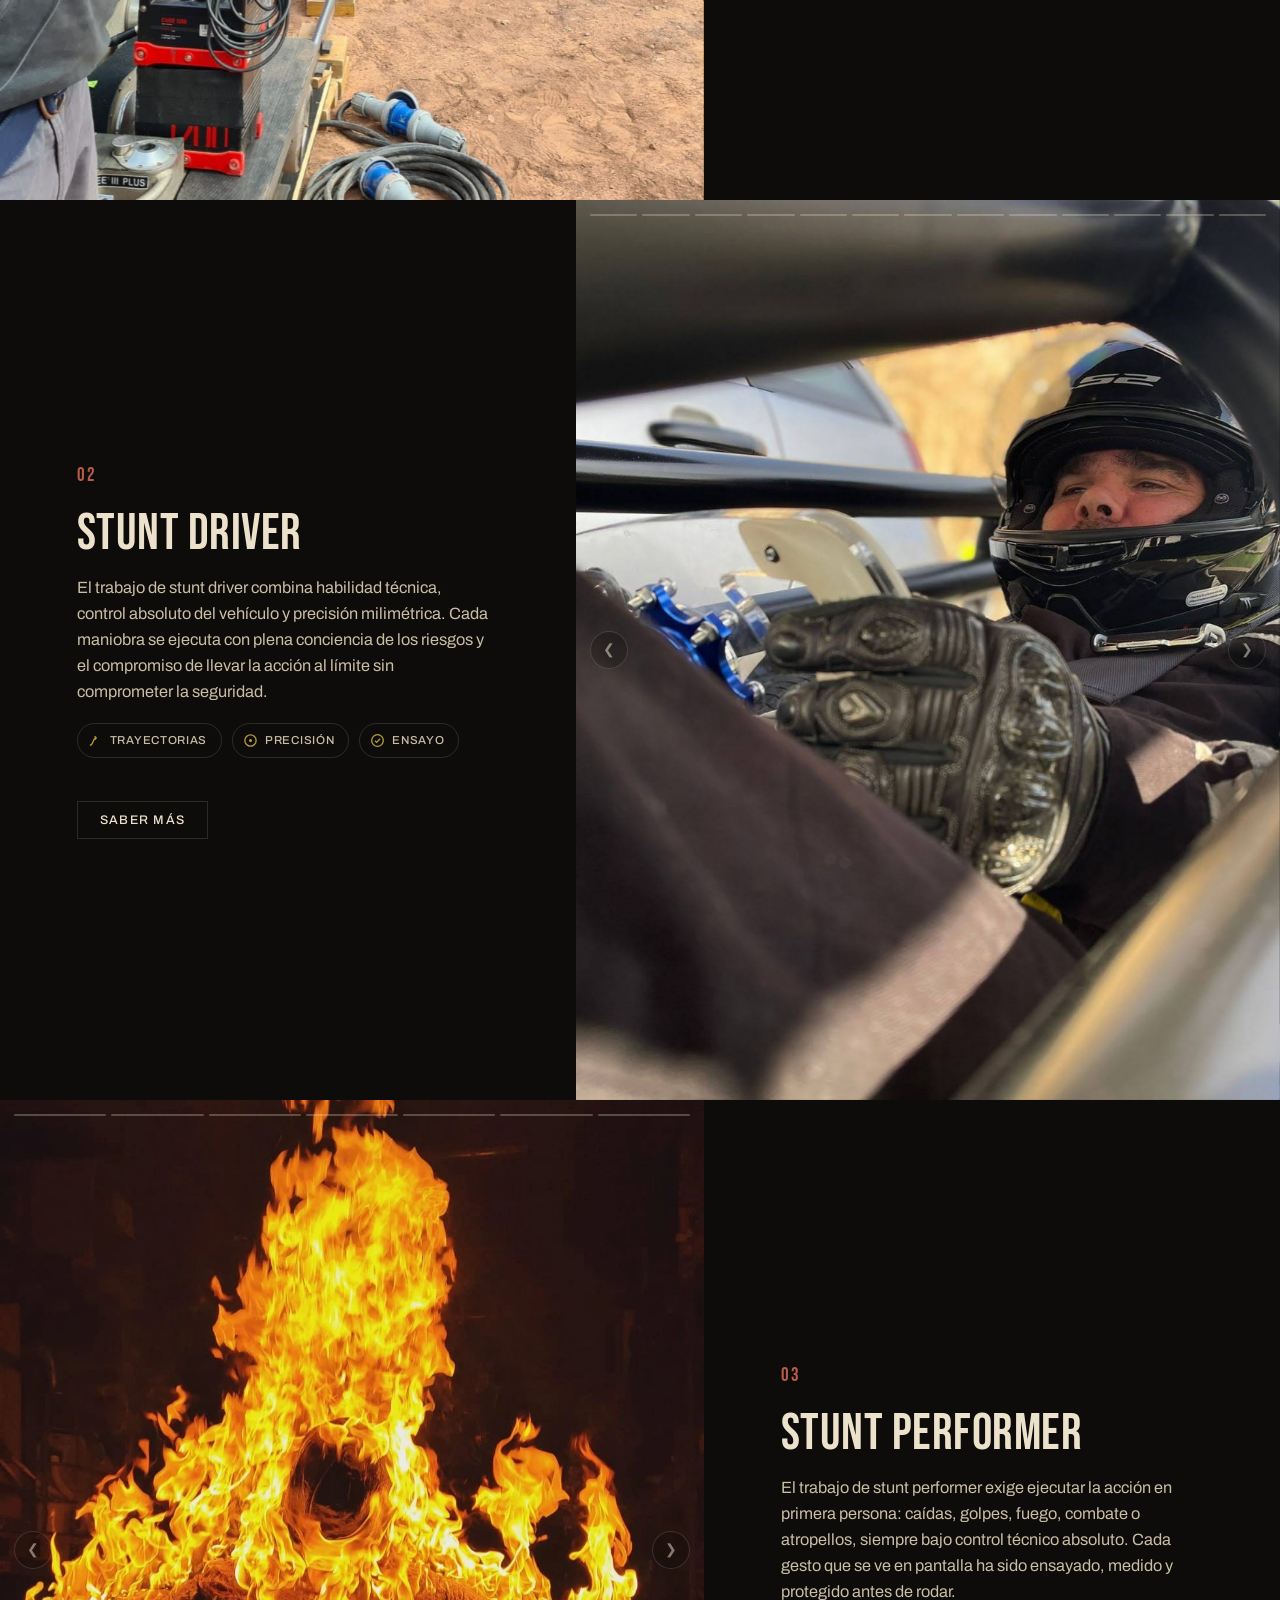
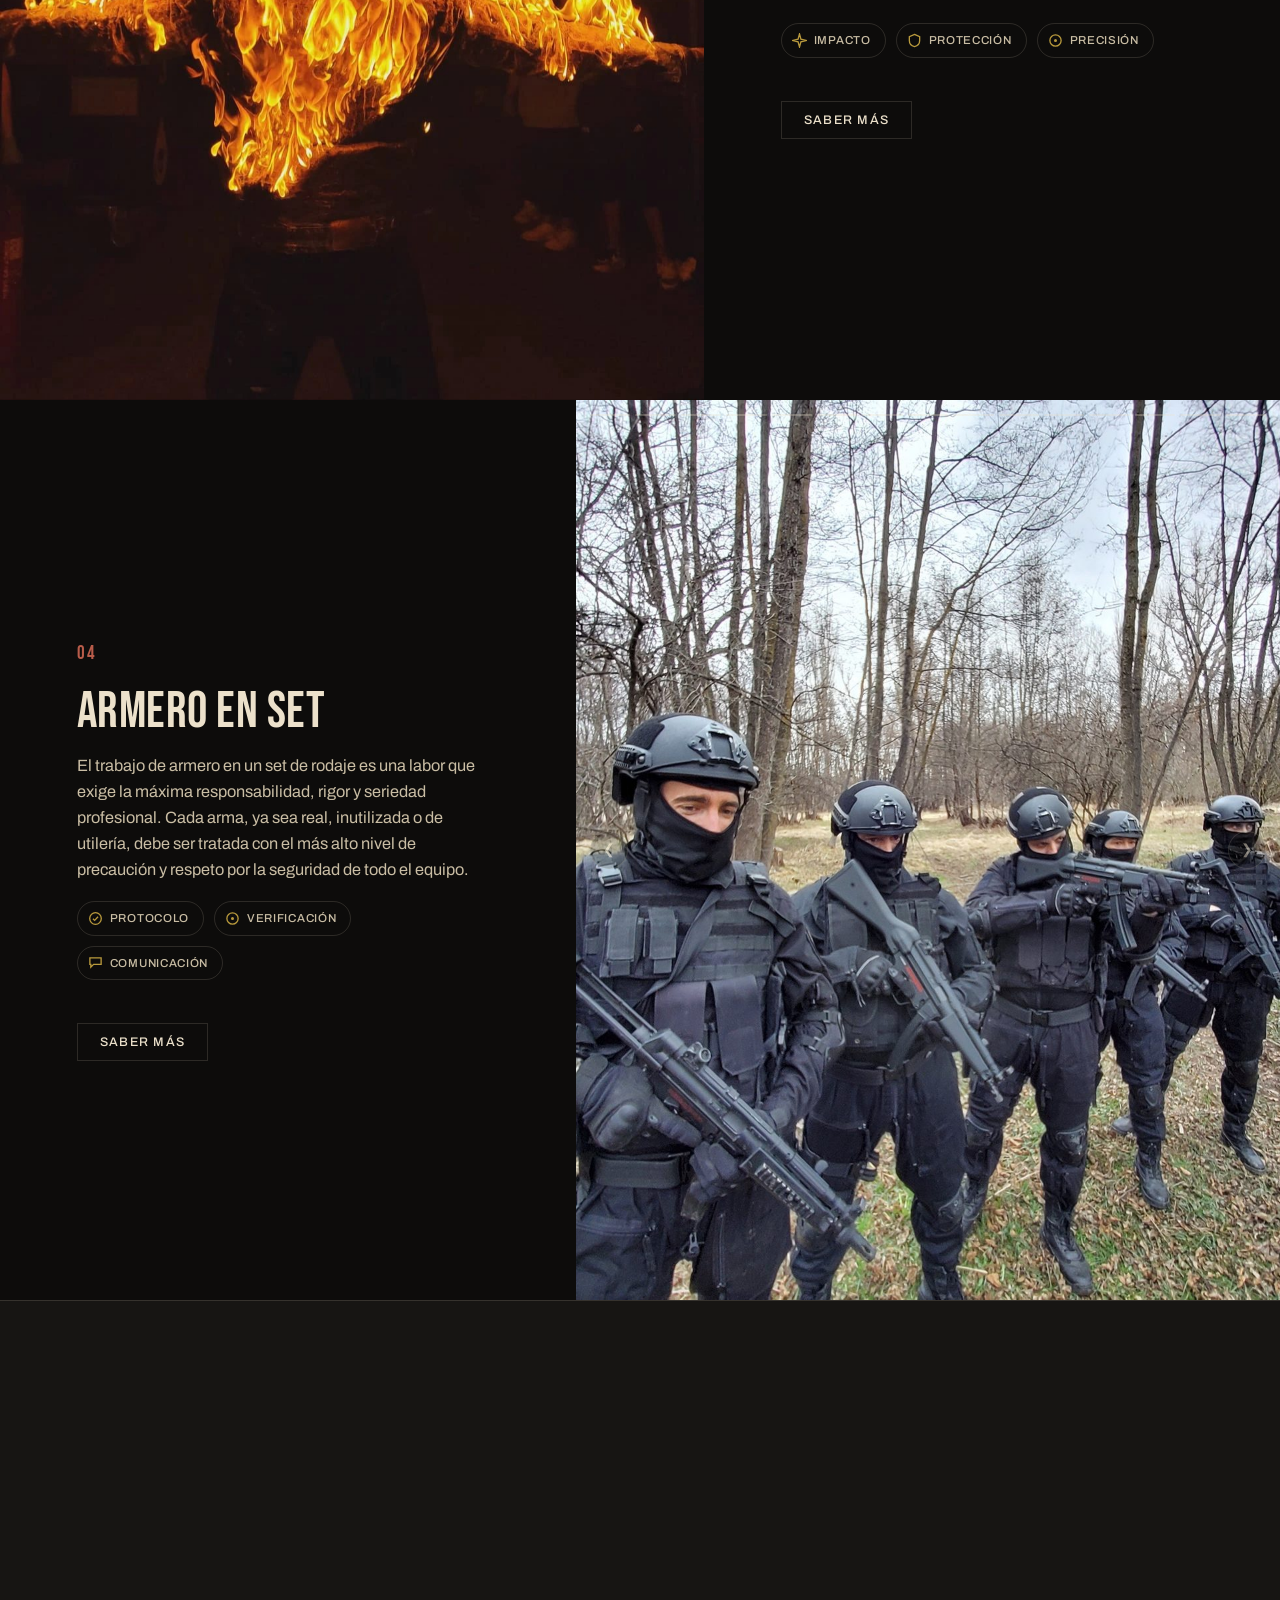
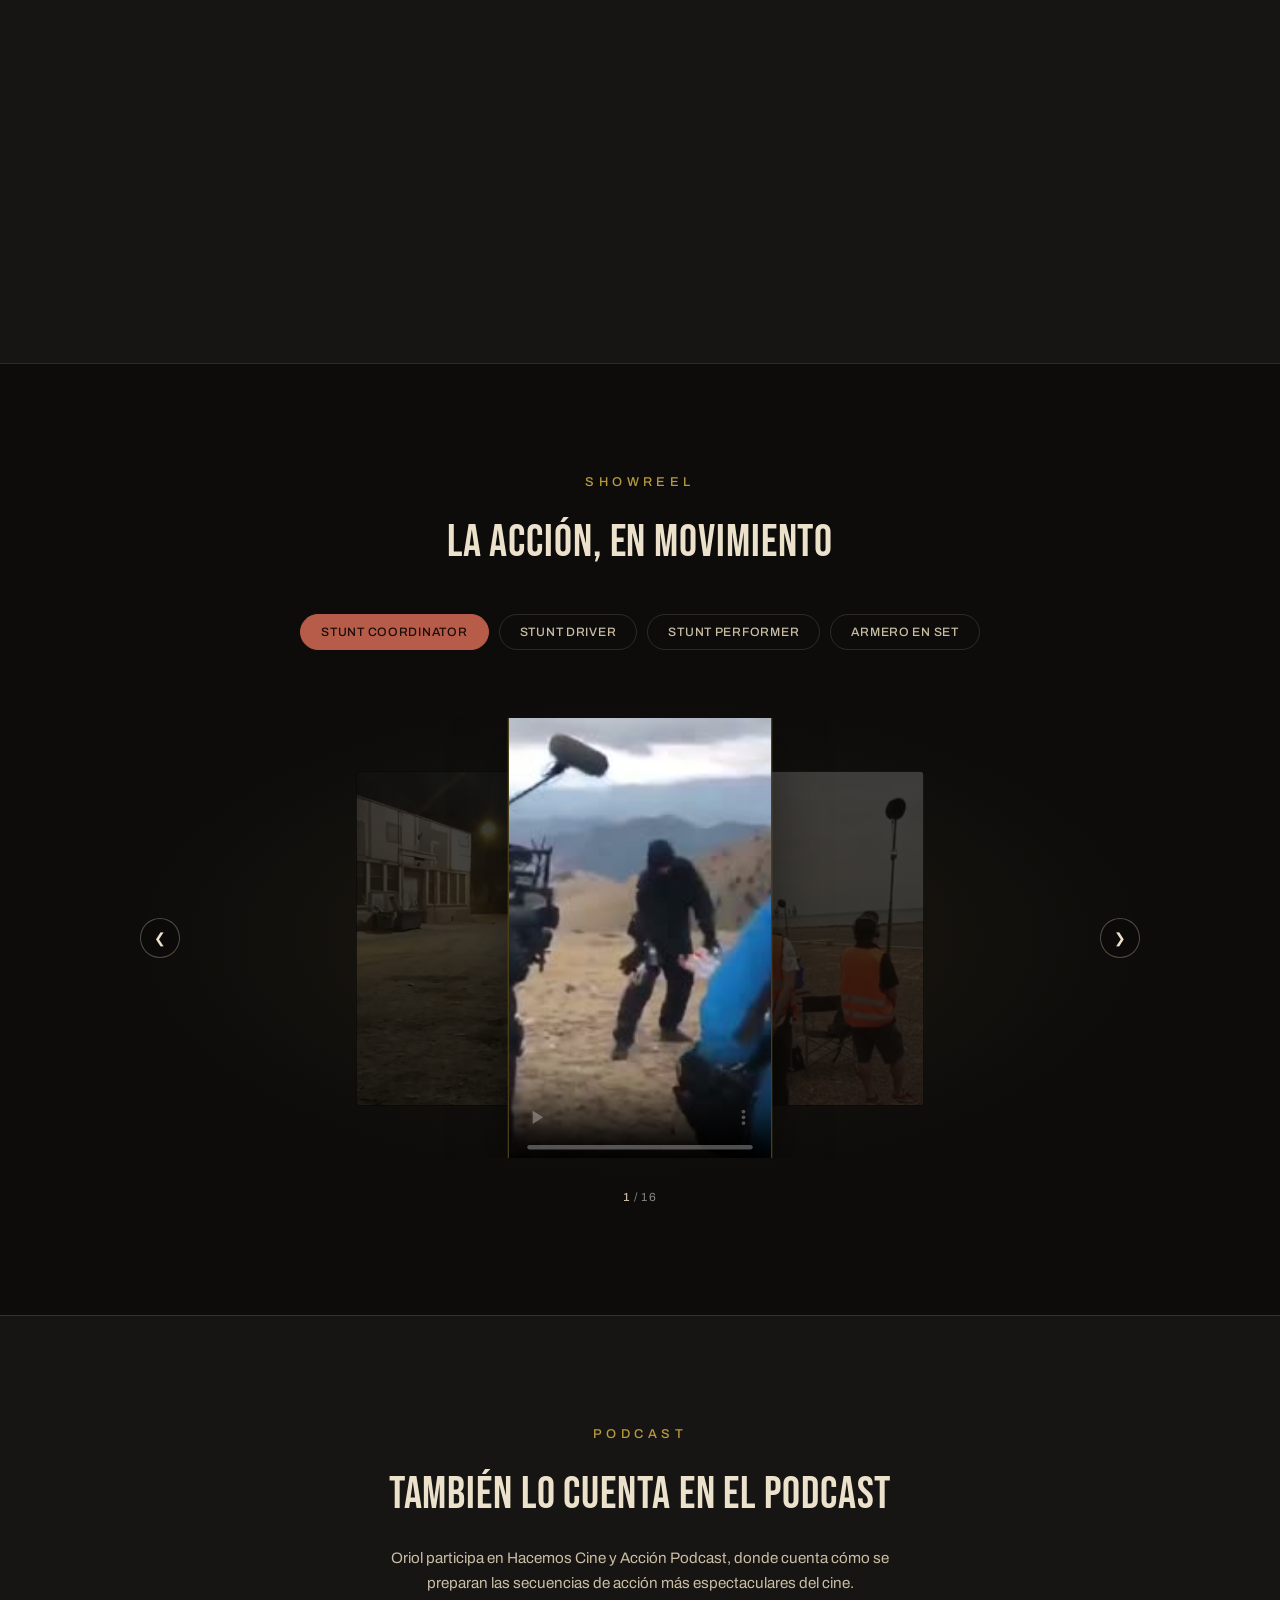
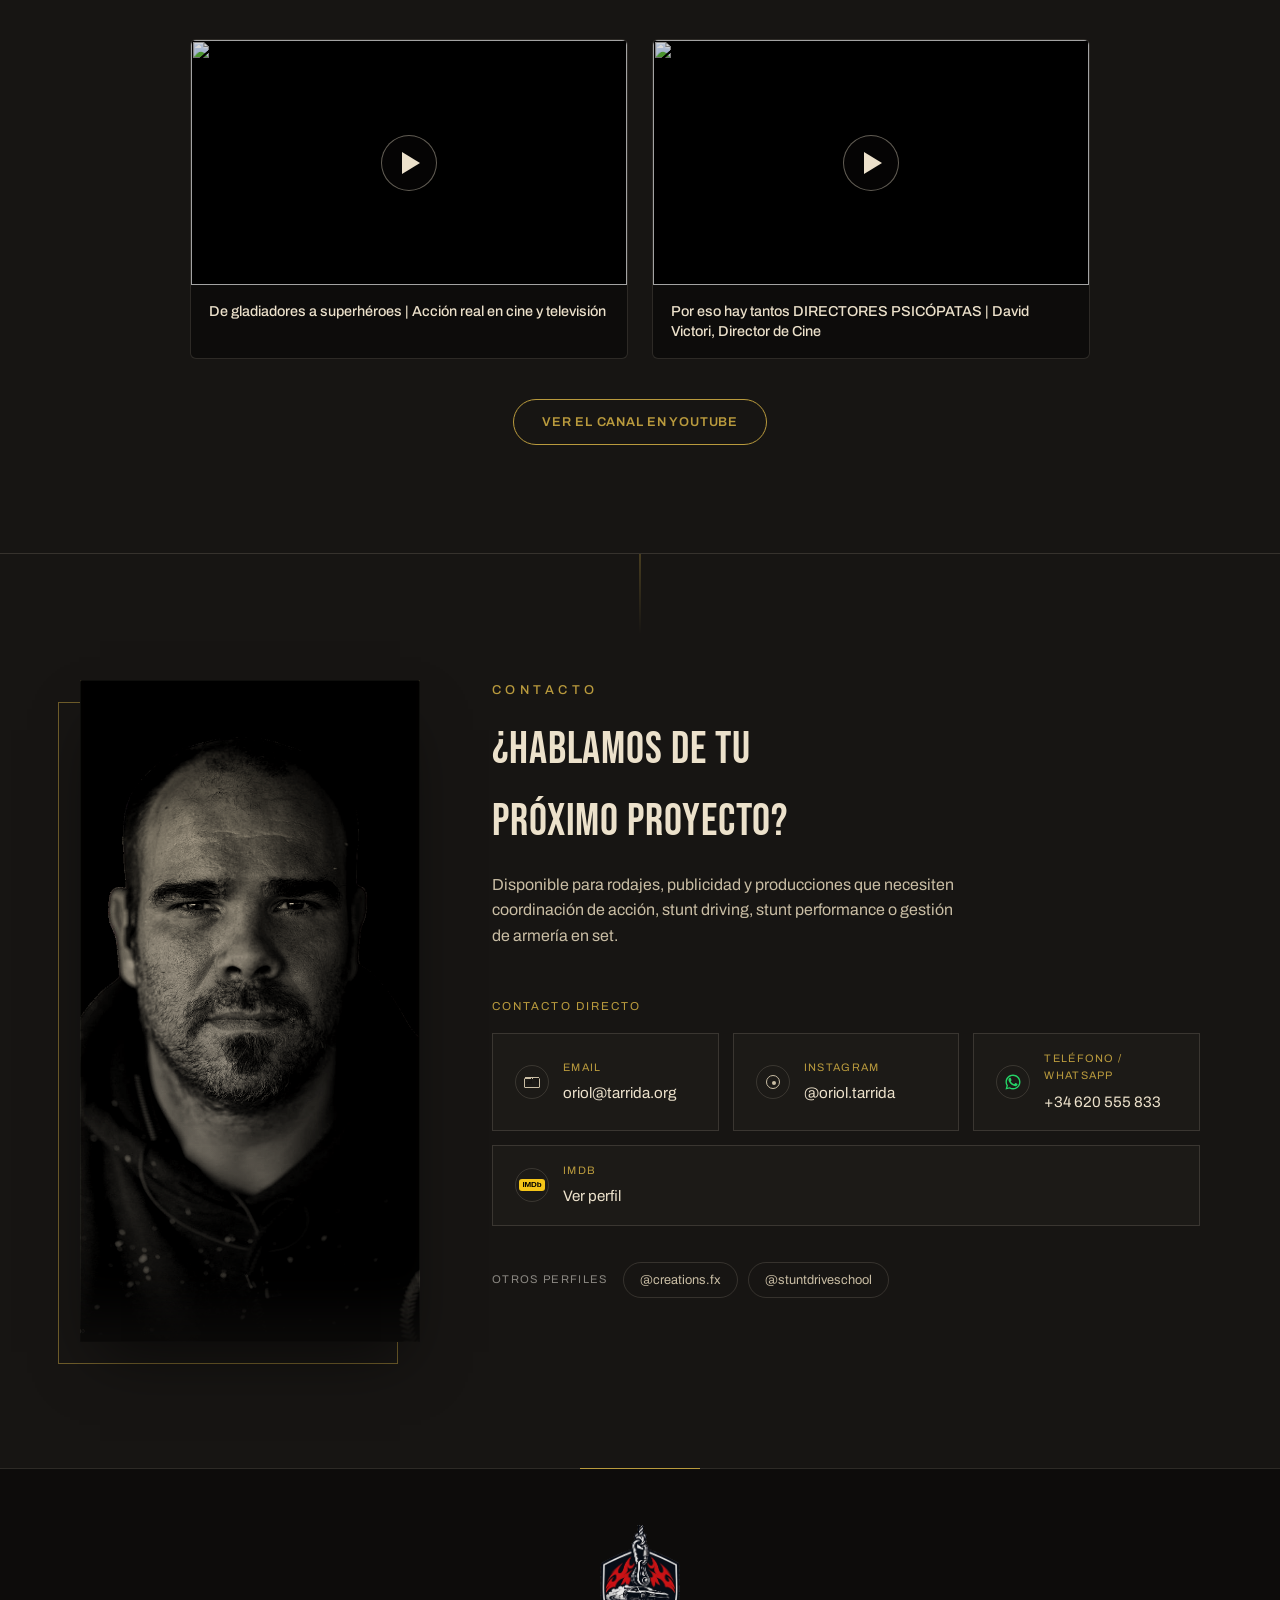
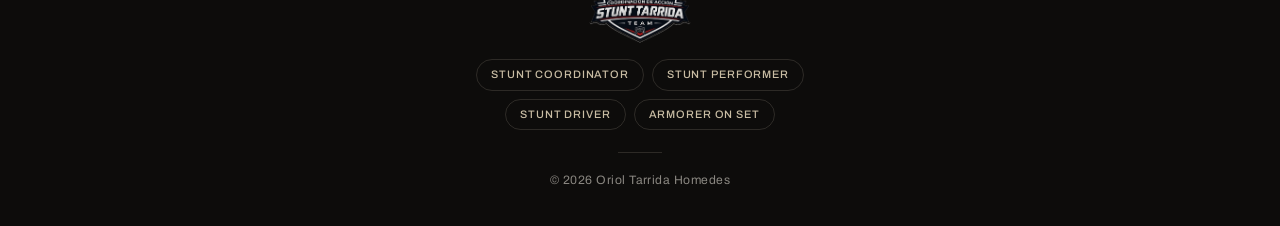
==== commit d59f4f6b: "Convierte la filmografía en tira horizontal con scroll, tarjetas más pequeñas La sección "Proyectos " ====
--- a/index.html
+++ b/index.html
@@ -31,7 +31,7 @@
 <link rel="preconnect" href="https://fonts.gstatic.com" crossorigin>
 <link href="https://fonts.googleapis.com/css2?family=Bebas+Neue&family=Archivo:wght@400;500;600&display=swap" rel="stylesheet">
 <link rel="preload" as="image" href="assets/img/hero-portrait.jpg" fetchpriority="high">
-<link rel="stylesheet" href="css/style.css?v=22">
+<link rel="stylesheet" href="css/style.css?v=23">
 <link rel="stylesheet" href="css/admin.css?v=1">
 </head>
 <body>
--- a/css/style.css
+++ b/css/style.css
@@ -328,12 +328,21 @@
 .film-count strong{color:var(--gold);font-weight:500;}
 
 .film-grid{
-  max-width:1800px;margin:0 auto;
-  display:grid;grid-template-columns:repeat(auto-fill, minmax(190px, 1fr));gap:18px;
-}
+  max-width:var(--maxw);margin:0 auto;
+  display:flex;gap:14px;
+  overflow-x:auto;overflow-y:hidden;
+  padding:42px 24px 46px;
+  scroll-snap-type:x proximity;
+  -webkit-overflow-scrolling:touch;
+  scrollbar-width:thin;scrollbar-color:rgba(185,154,61,0.5) transparent;
+}
+.film-grid::-webkit-scrollbar{height:6px;}
+.film-grid::-webkit-scrollbar-track{background:transparent;}
+.film-grid::-webkit-scrollbar-thumb{background:rgba(185,154,61,0.45);border-radius:3px;}
 .film-card{
   position:relative;display:block;aspect-ratio:2/3;border-radius:4px;overflow:hidden;
   background:#000;z-index:1;border:1px solid rgba(236,225,203,0.08);
+  flex:0 0 128px;scroll-snap-align:start;
   transition:transform .45s cubic-bezier(.19,1,.22,1), box-shadow .45s ease, border-color .3s ease, opacity .6s ease, z-index 0s;
 }
 .film-card img{width:100%;height:100%;object-fit:cover;transition:transform .5s cubic-bezier(.19,1,.22,1), filter .3s ease;filter:grayscale(0.3) brightness(0.82);}
@@ -354,13 +363,13 @@
   .film-card.is-focused{transform:none;box-shadow:none;}
 }
 .film-title{
-  position:absolute;left:12px;right:12px;bottom:10px;z-index:2;
-  font-family:var(--ff-display);font-size:1.02rem;font-weight:400;letter-spacing:0.02em;color:var(--cream);
+  position:absolute;left:8px;right:8px;bottom:8px;z-index:2;
+  font-family:var(--ff-display);font-size:0.72rem;font-weight:400;letter-spacing:0.02em;color:var(--cream);
   line-height:1.15;text-transform:uppercase;
 }
 
 .film-empty{
-  grid-column:1 / -1;min-height:220px;border-radius:4px;
+  flex:1 1 100%;min-height:220px;border-radius:4px;
   display:flex;flex-direction:column;align-items:center;justify-content:center;gap:14px;
   background:repeating-linear-gradient(135deg, #171513, #171513 12px, #1c1916 12px, #1c1916 24px);
   color:var(--grey);
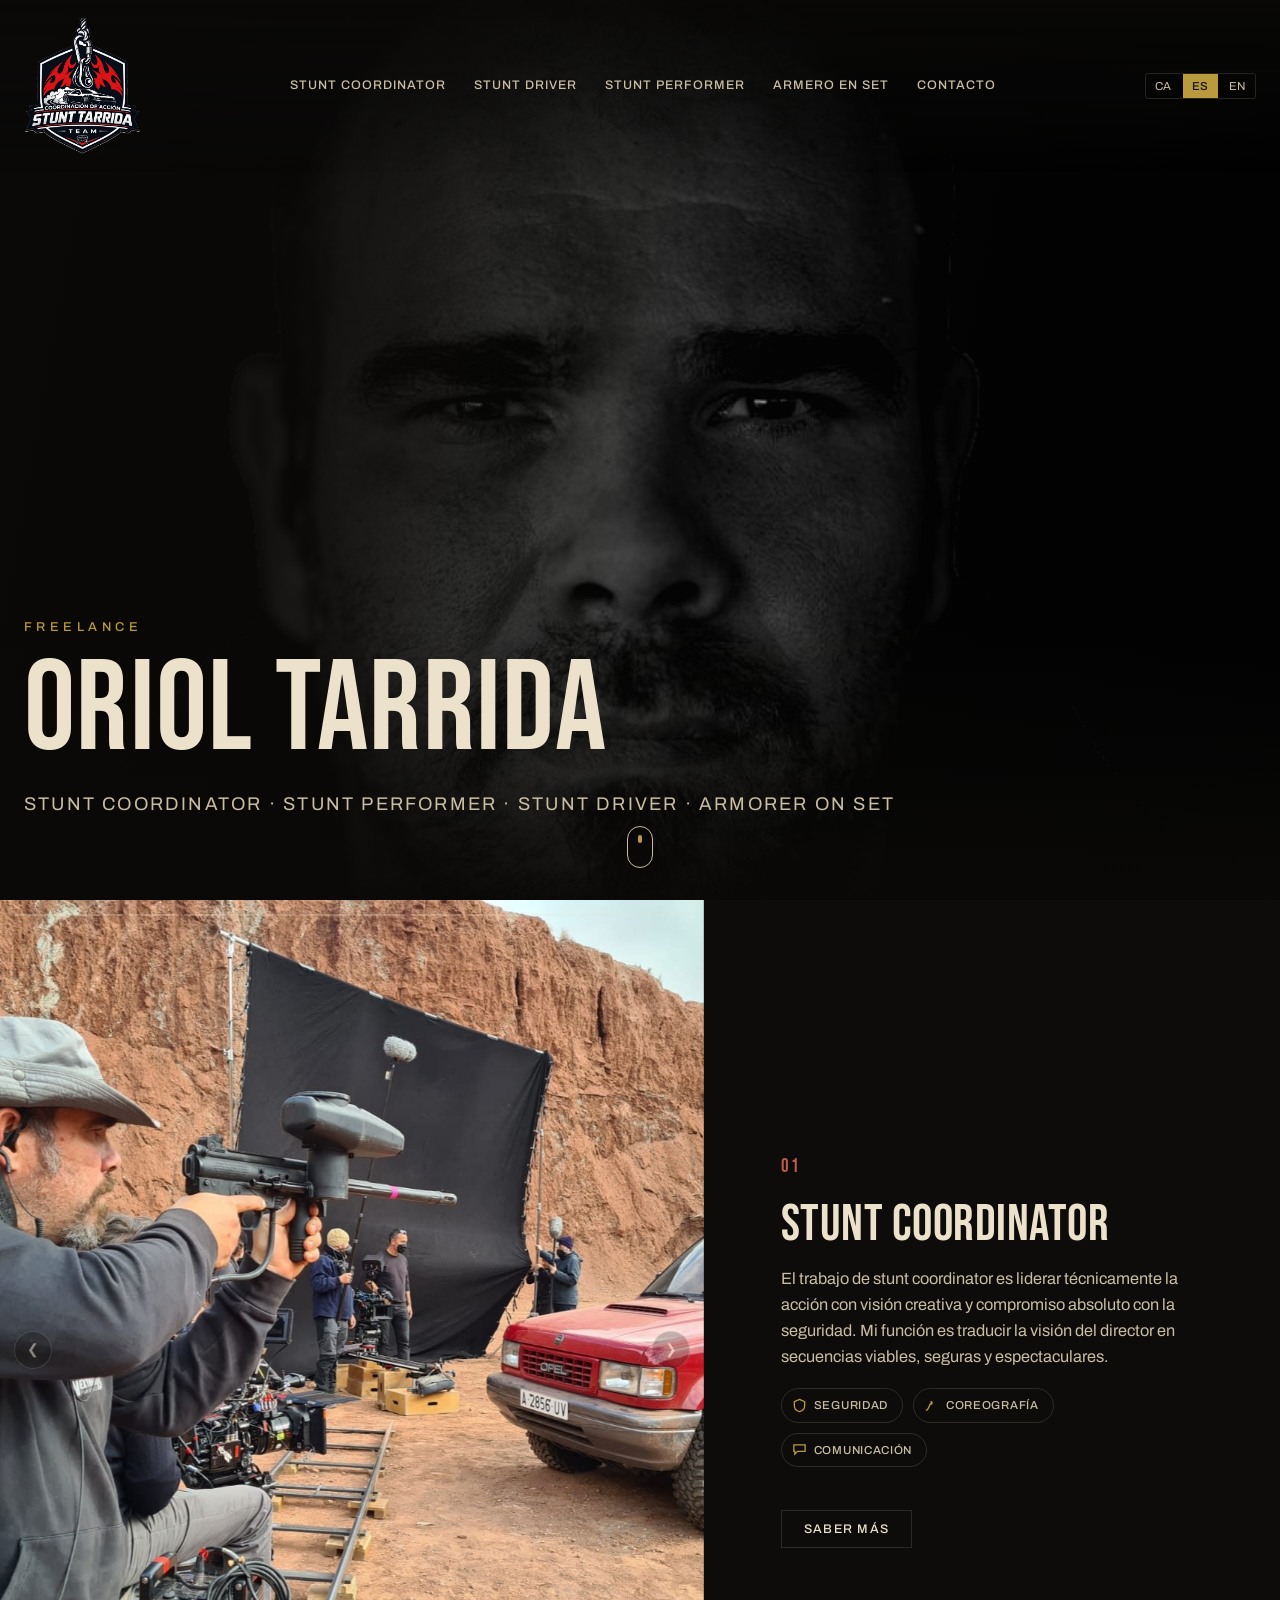
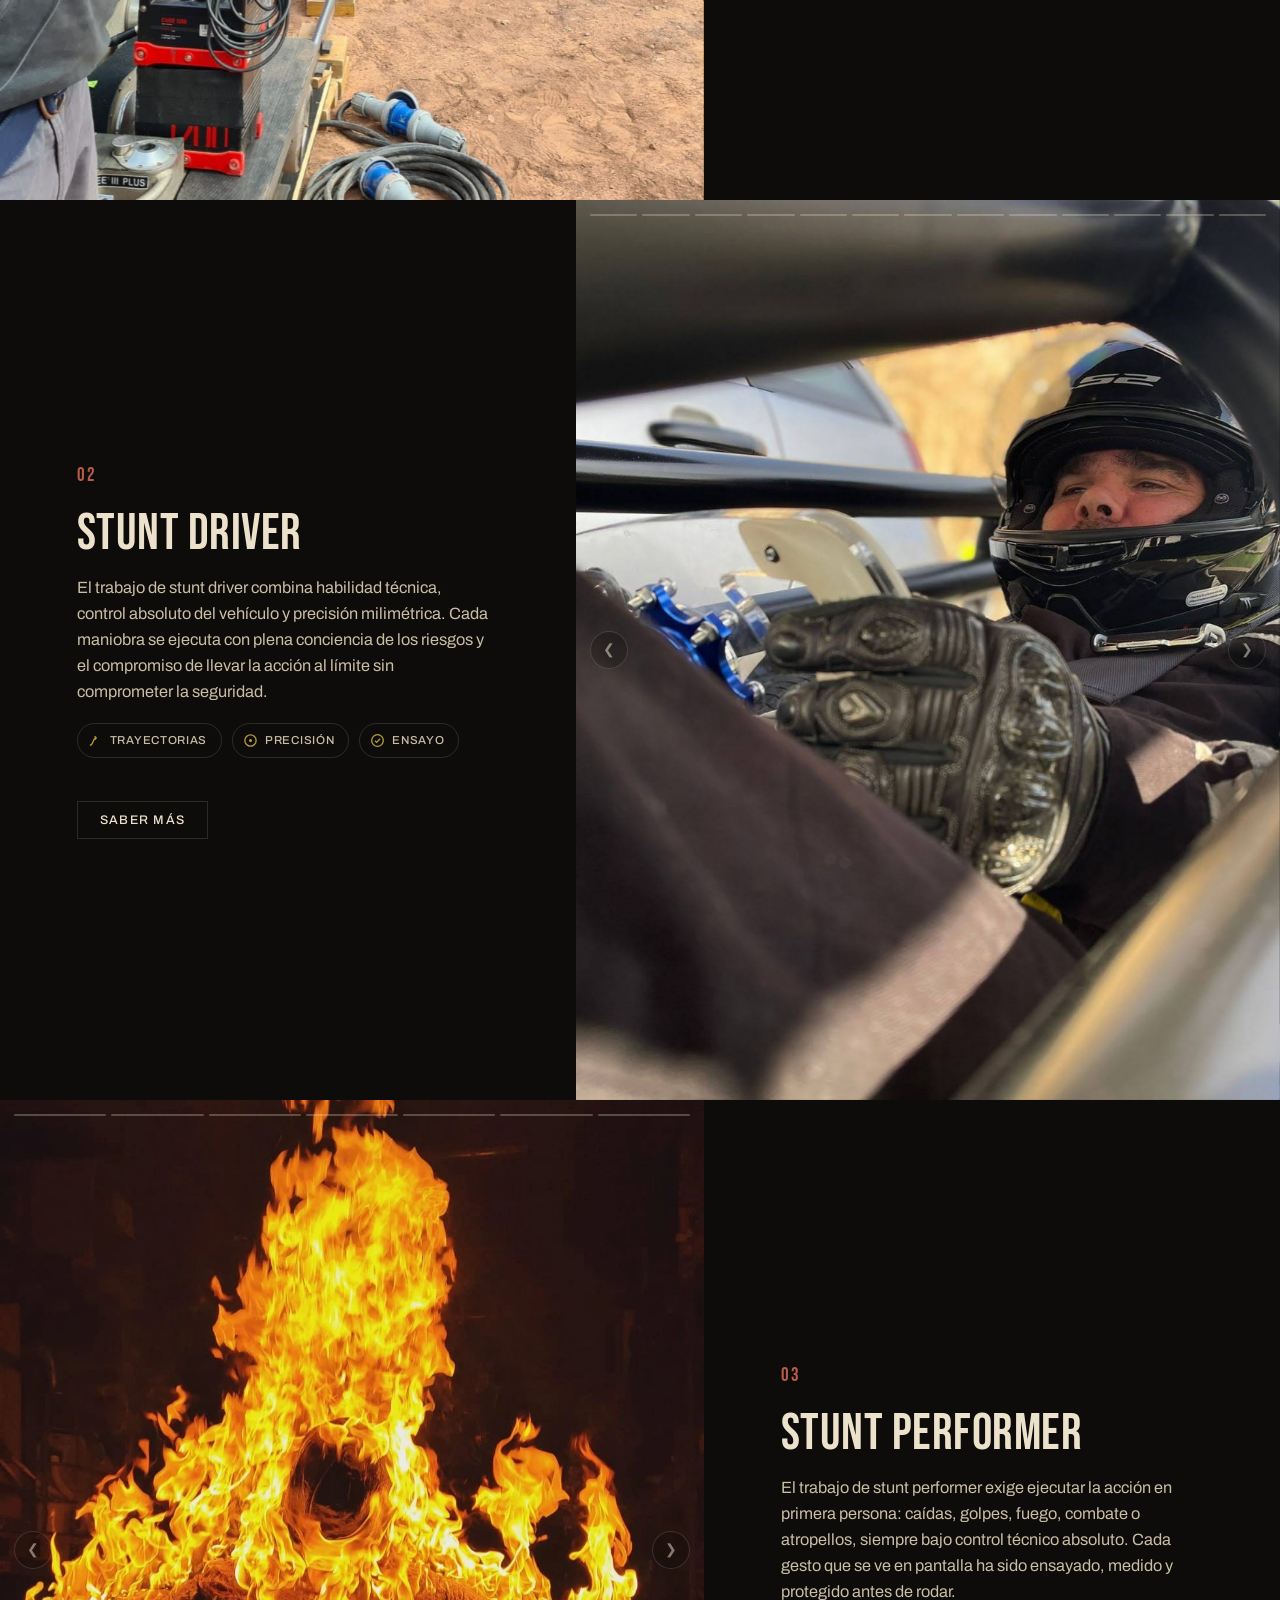
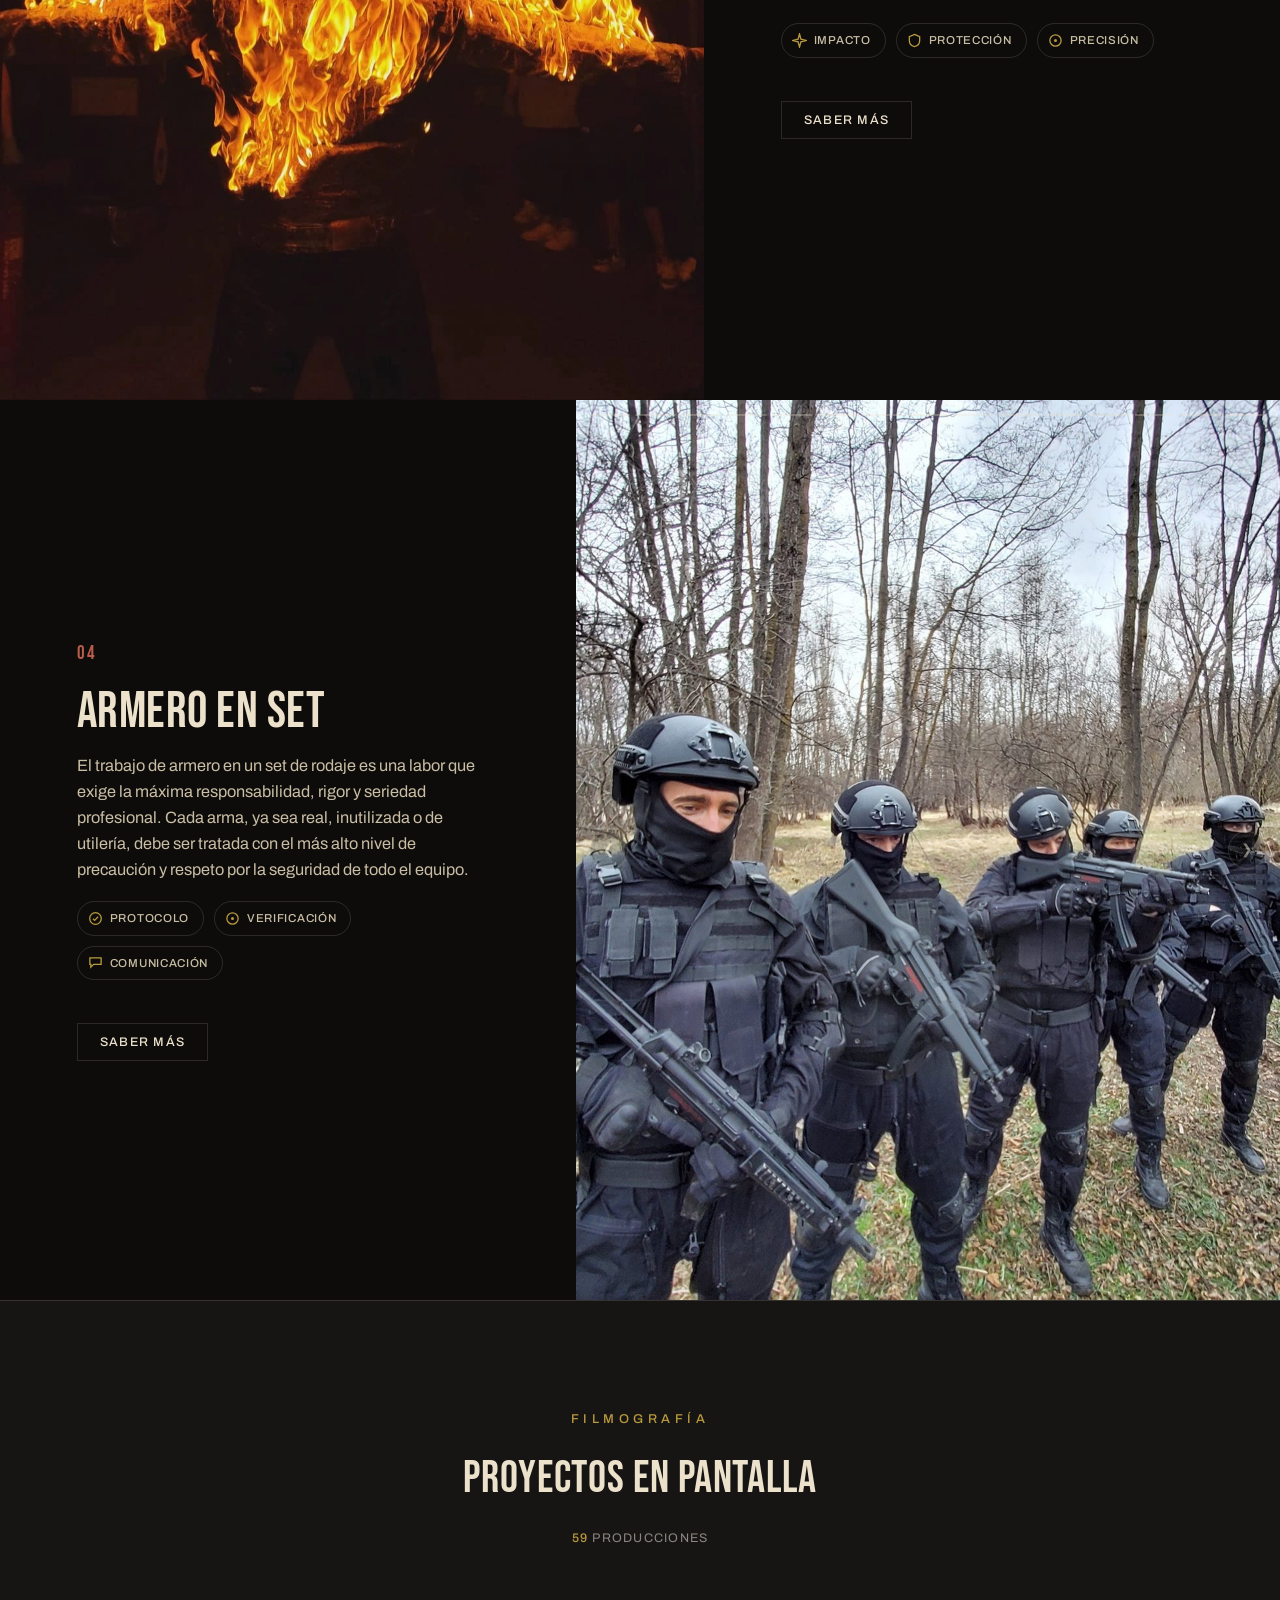
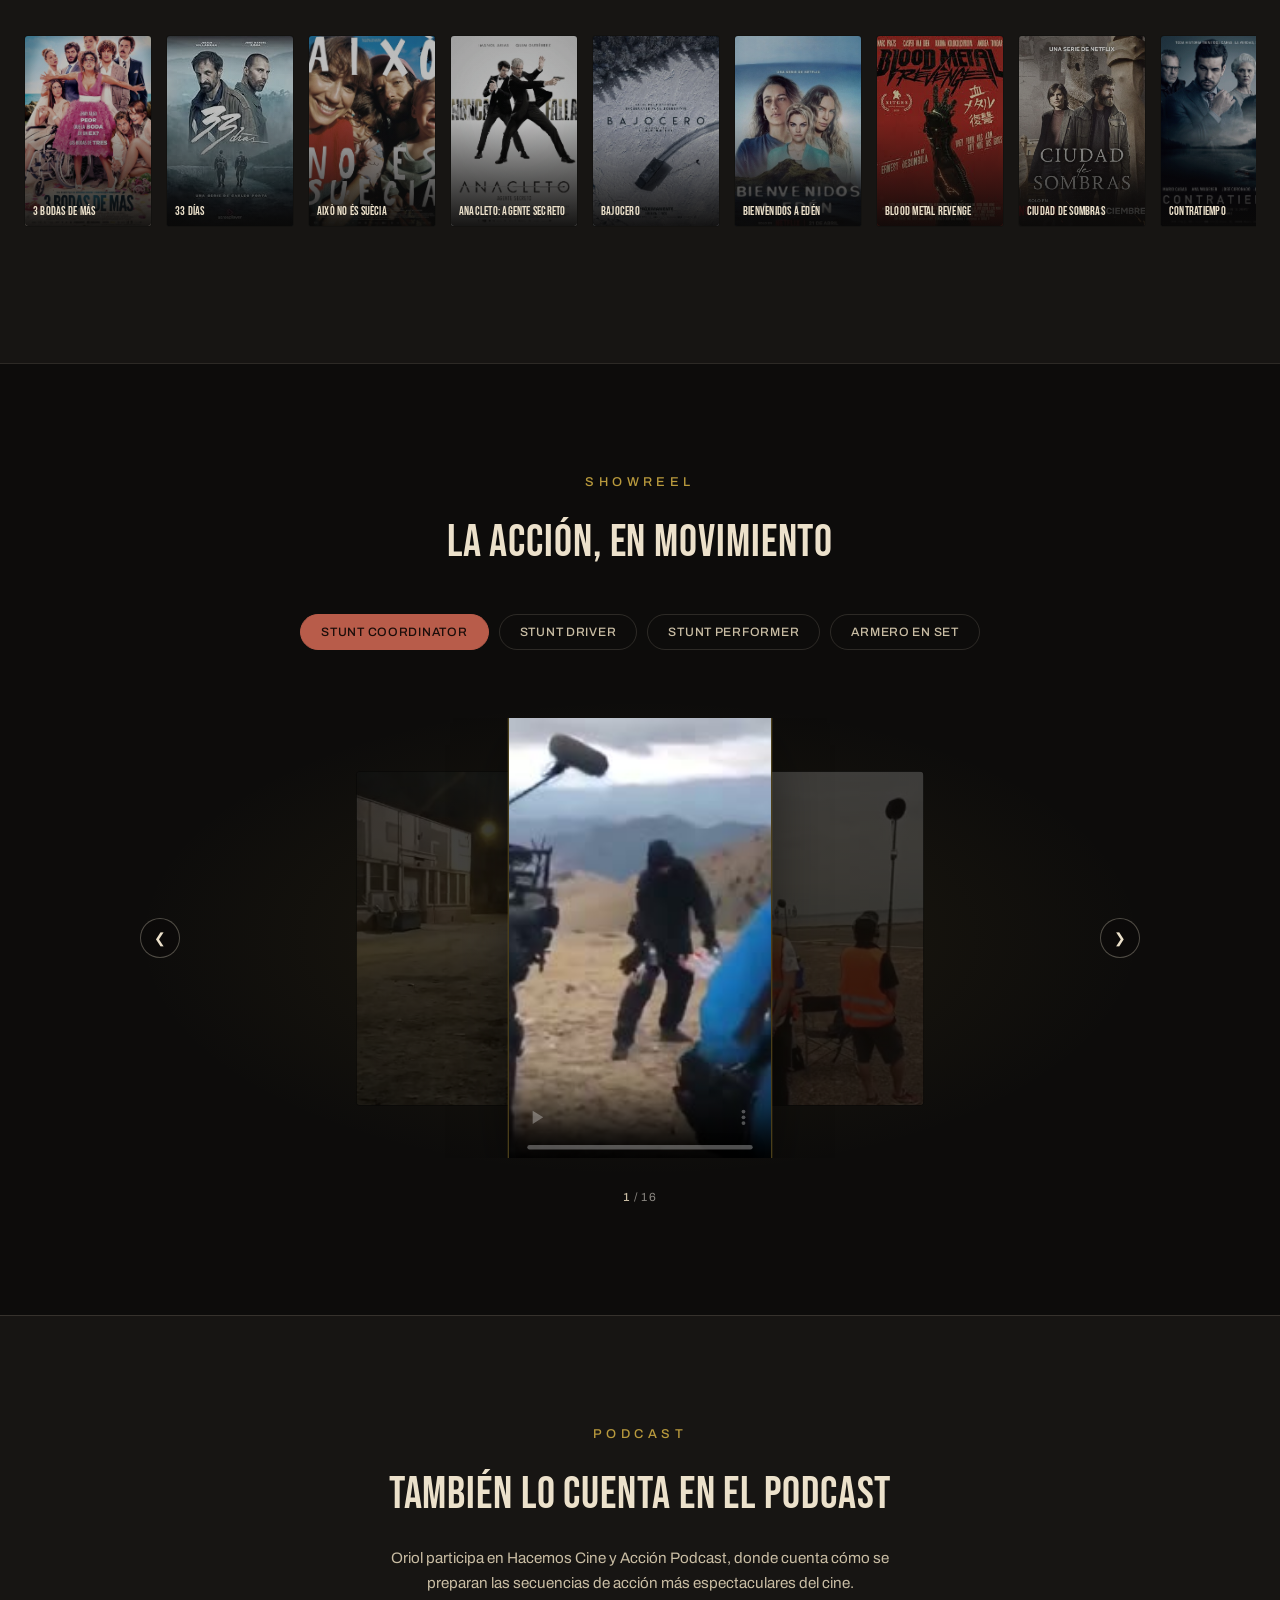
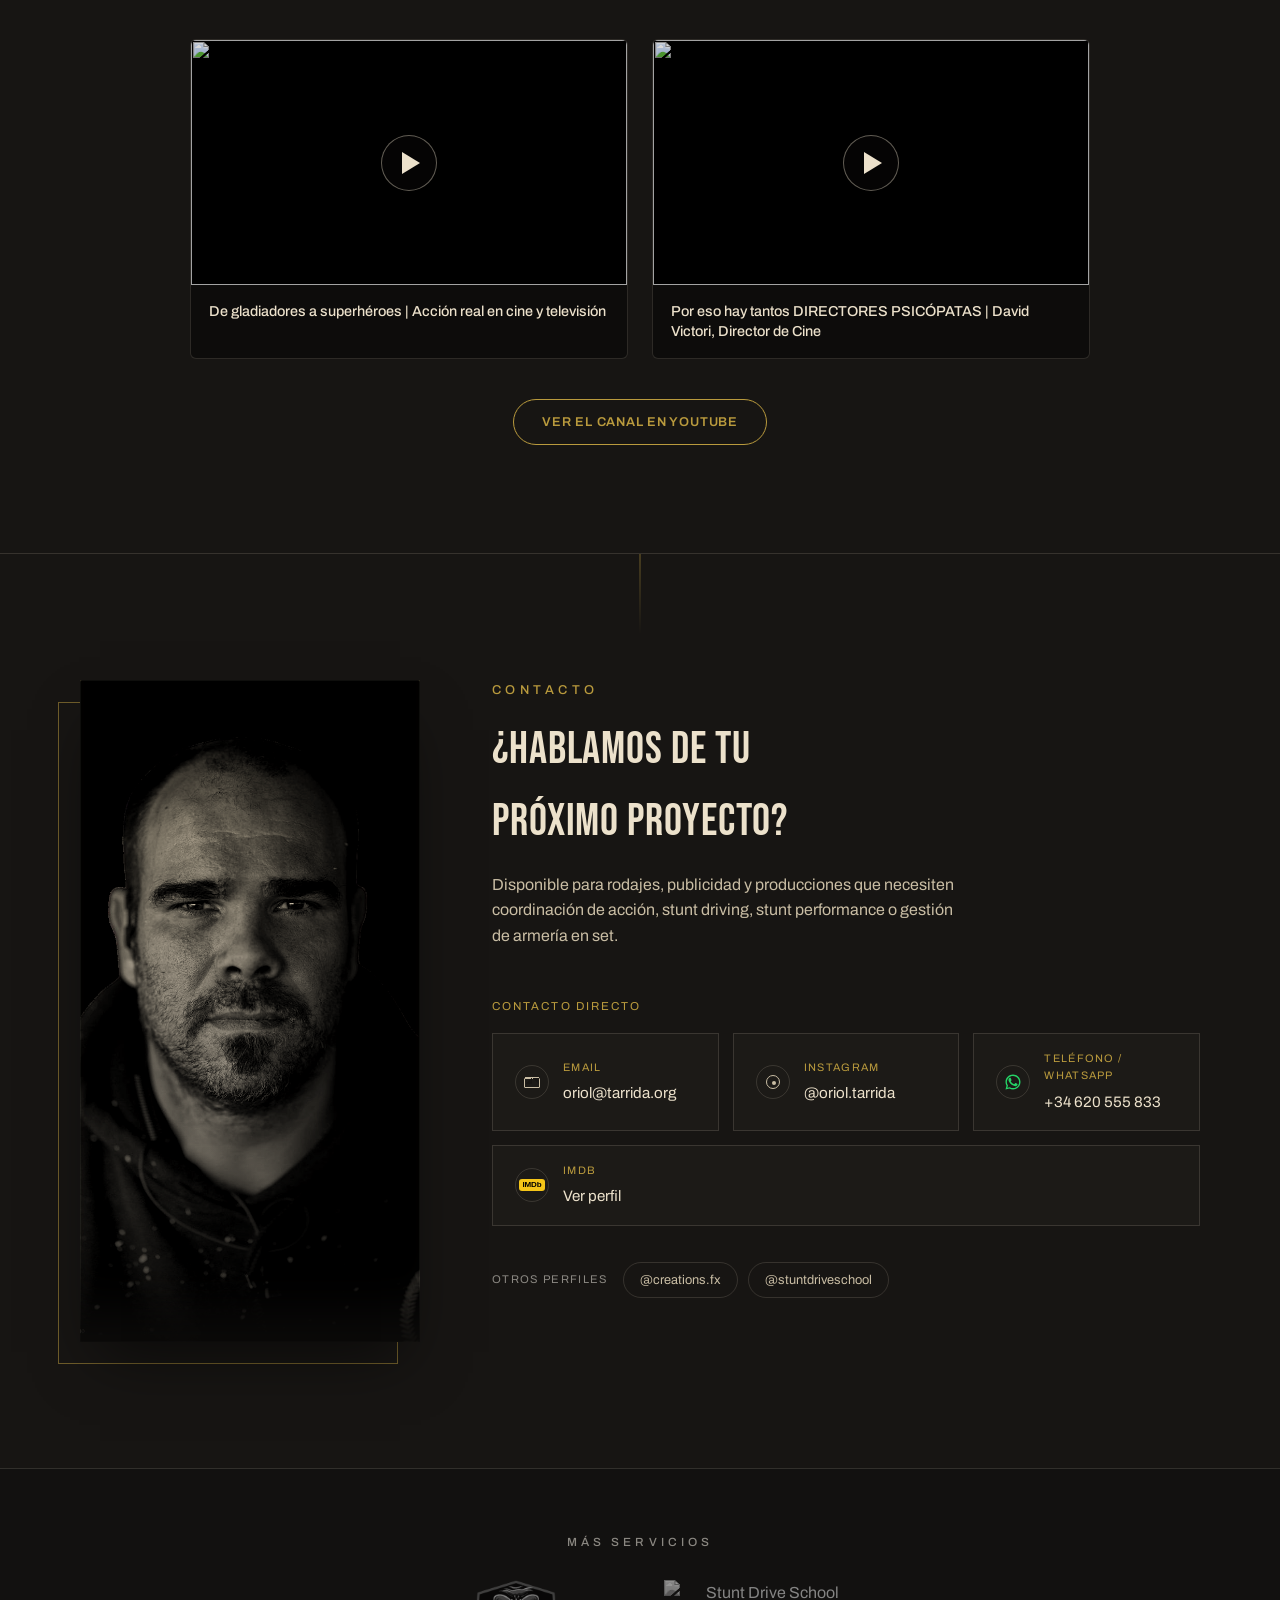
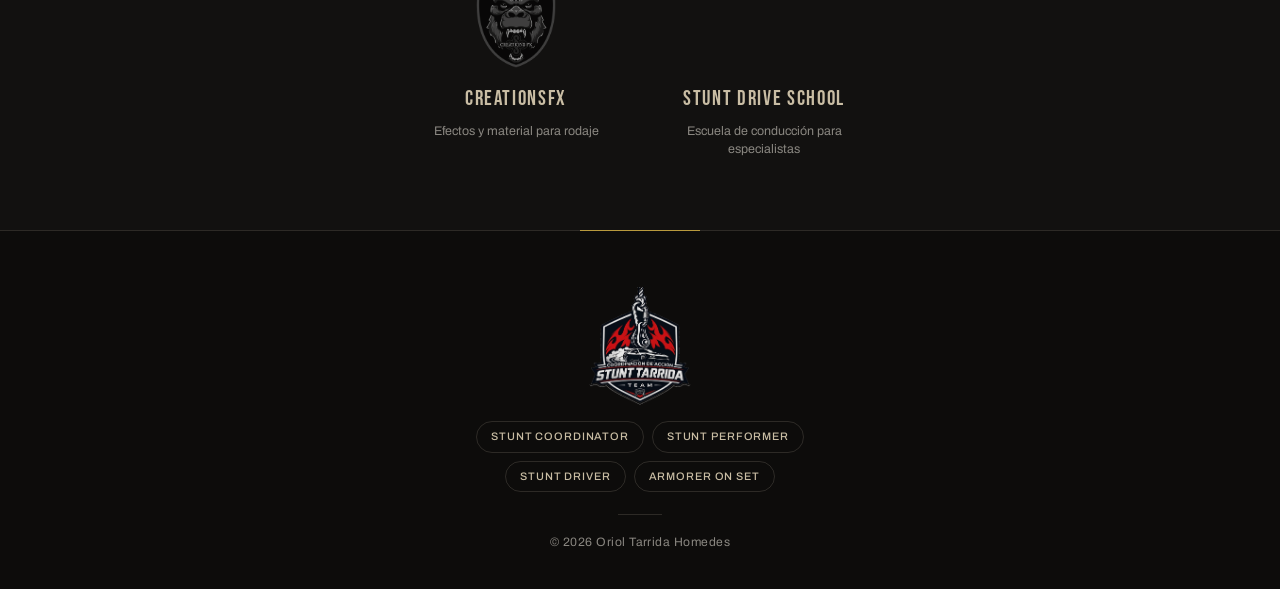
==== commit 10923672: "Añade apartado Más servicios con creationsFX y Stunt Drive School Co-Authored-By: Claude Opus 5.5 <n" ====
--- a/index.html
+++ b/index.html
@@ -31,7 +31,7 @@
 <link rel="preconnect" href="https://fonts.gstatic.com" crossorigin>
 <link href="https://fonts.googleapis.com/css2?family=Bebas+Neue&family=Archivo:wght@400;500;600&display=swap" rel="stylesheet">
 <link rel="preload" as="image" href="assets/img/hero-portrait.jpg" fetchpriority="high">
-<link rel="stylesheet" href="css/style.css?v=23">
+<link rel="stylesheet" href="css/style.css?v=24">
 <link rel="stylesheet" href="css/admin.css?v=1">
 </head>
 <body>
@@ -539,6 +539,22 @@
     </div>
   </section>
 
+  <section class="more-services" id="mas-servicios">
+    <p class="more-label" data-i18n="more.title">Más servicios</p>
+    <div class="more-grid">
+      <a href="https://www.creationsfx.com/" target="_blank" rel="noopener" class="more-item">
+        <img src="assets/img/servicios/creationsfx-escudo.png" alt="creationsFX" loading="lazy">
+        <span class="more-name">creationsFX</span>
+        <span class="more-desc" data-i18n="more.cfx">Efectos y material para rodaje</span>
+      </a>
+      <a href="https://stuntdriveschool.com/" target="_blank" rel="noopener" class="more-item">
+        <img src="https://static.wixstatic.com/media/5e88b5_7ce17d93596b4c0e8566121f17f625b7~mv2.png/v1/crop/x_9,y_85,w_1038,h_122/fill/w_662,h_78,al_c,q_85,usm_0.66_1.00_0.01,enc_avif,quality_auto/untitled2.png" alt="Stunt Drive School" loading="lazy">
+        <span class="more-name">Stunt Drive School</span>
+        <span class="more-desc" data-i18n="more.sds">Escuela de conducción para especialistas</span>
+      </a>
+    </div>
+  </section>
+
 </main>
 
 <footer class="site-footer">
@@ -560,7 +576,7 @@
   <div class="admin-login-panel" id="adminLoginMount"></div>
 </div>
 
-<script src="js/i18n.js?v=9"></script>
+<script src="js/i18n.js?v=10"></script>
 <script src="js/main.js?v=16"></script>
 <script src="js/admin-auth.js?v=1"></script>
 <script src="js/admin-entry.js?v=1"></script>
--- a/css/style.css
+++ b/css/style.css
@@ -703,3 +703,20 @@
   .contact-item{flex:1 1 auto;}
   .contact-photo{max-width:100%;}
 }
+
+/* ---------- Más servicios ---------- */
+.more-services{padding:64px 24px 72px;border-top:1px solid var(--line);text-align:center;}
+.more-label{
+  font-size:0.74rem;font-weight:500;letter-spacing:0.35em;text-transform:uppercase;
+  color:var(--grey);margin-bottom:28px;
+}
+.more-grid{display:flex;flex-wrap:wrap;justify-content:center;gap:48px;}
+.more-item{display:flex;flex-direction:column;align-items:center;gap:8px;width:200px;}
+.more-item img{
+  height:88px;width:100%;object-fit:contain;margin-bottom:6px;
+  filter:grayscale(1);opacity:0.55;transition:filter .35s, opacity .35s, transform .35s;
+}
+.more-name{font-family:var(--ff-display);font-size:1.3rem;letter-spacing:0.08em;color:var(--cream-dim);transition:color .35s;}
+.more-desc{font-size:0.78rem;color:var(--grey);line-height:1.4;}
+.more-item:hover img,.more-item:focus-visible img{filter:none;opacity:1;transform:translateY(-3px);}
+.more-item:hover .more-name,.more-item:focus-visible .more-name{color:var(--gold);}
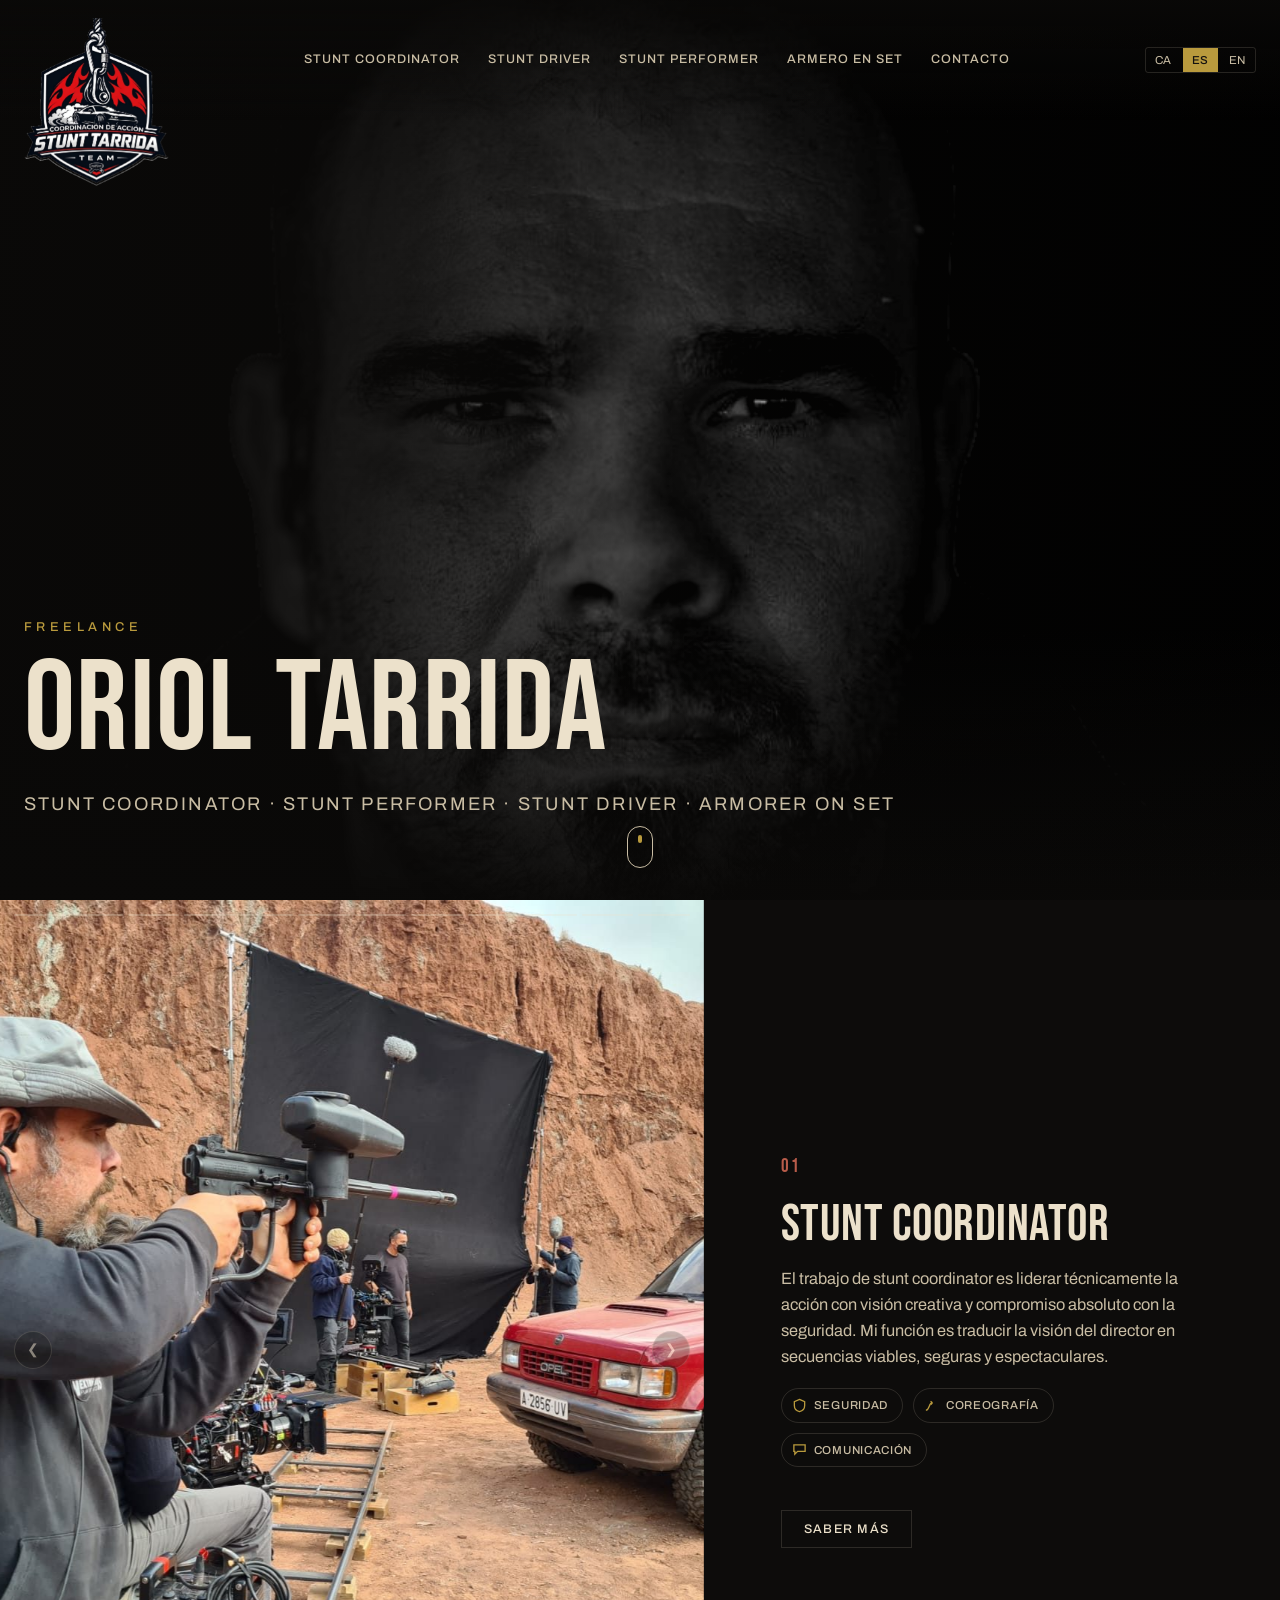
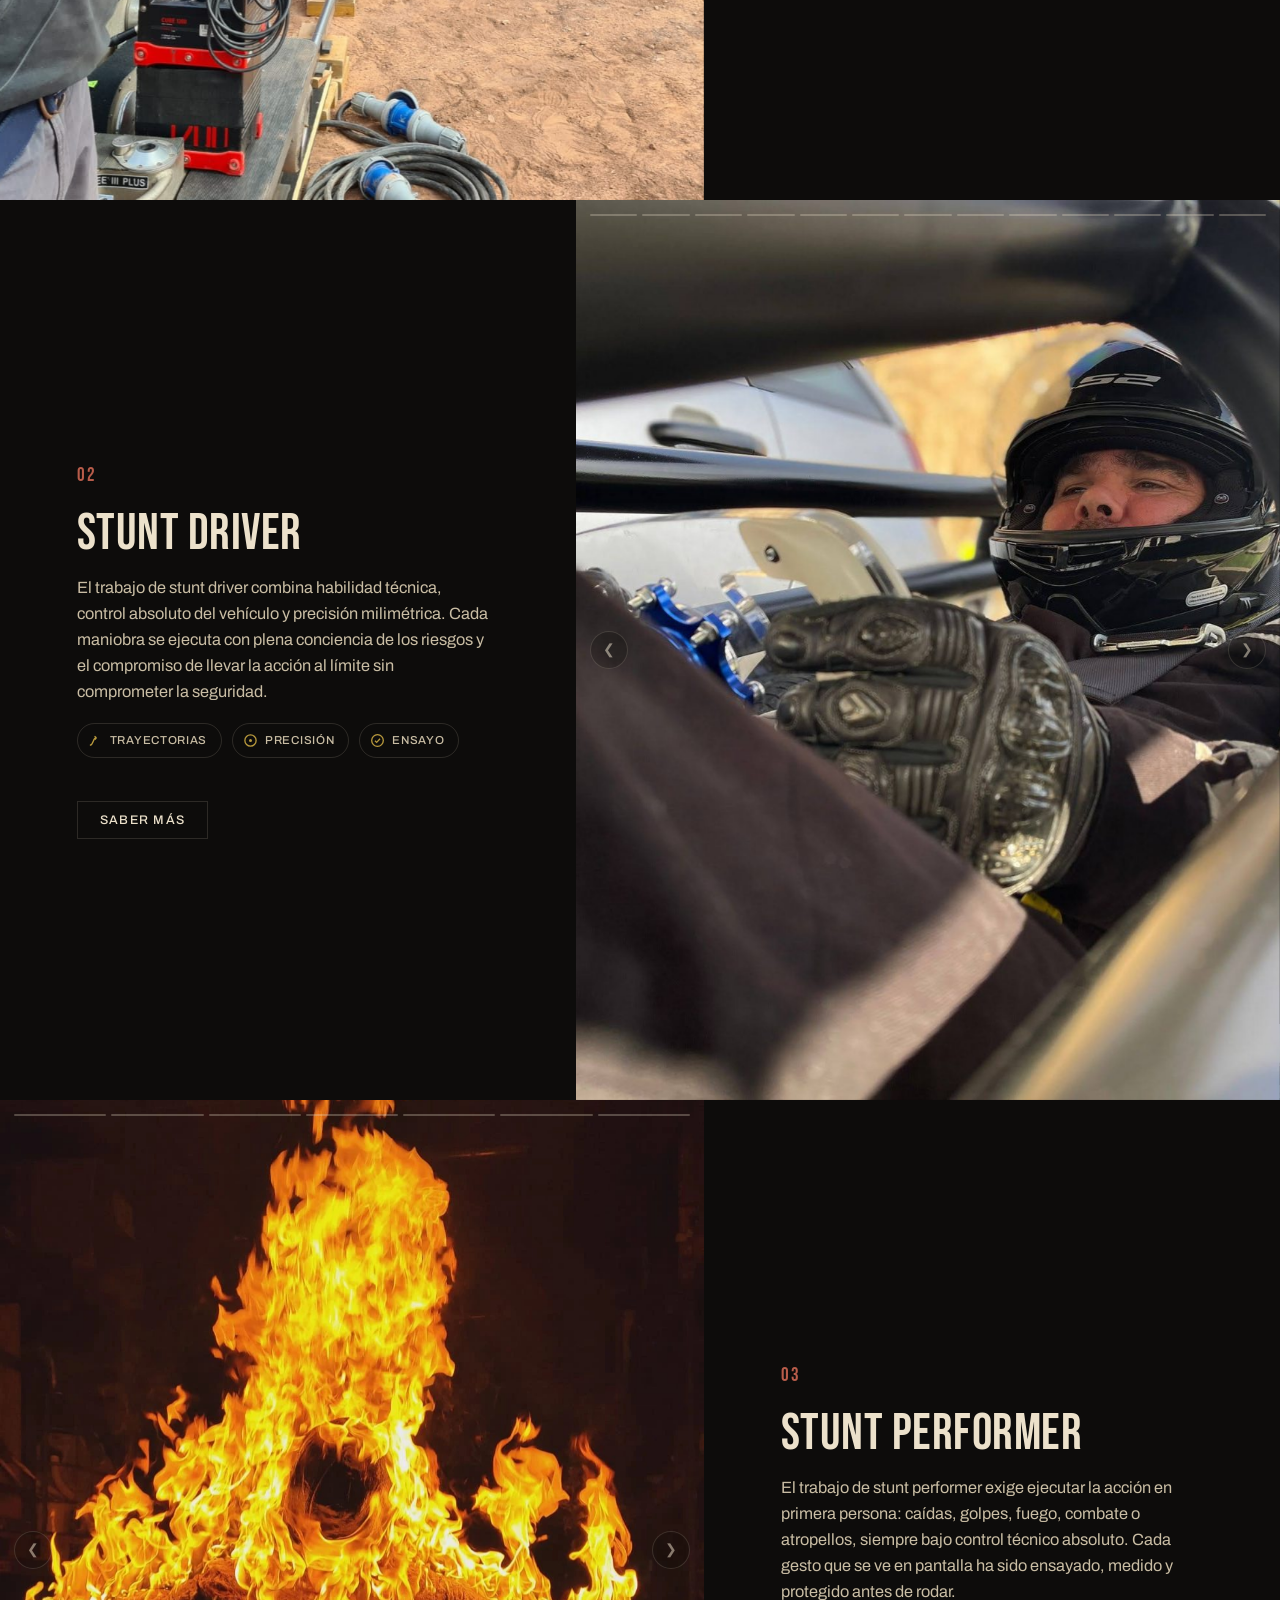
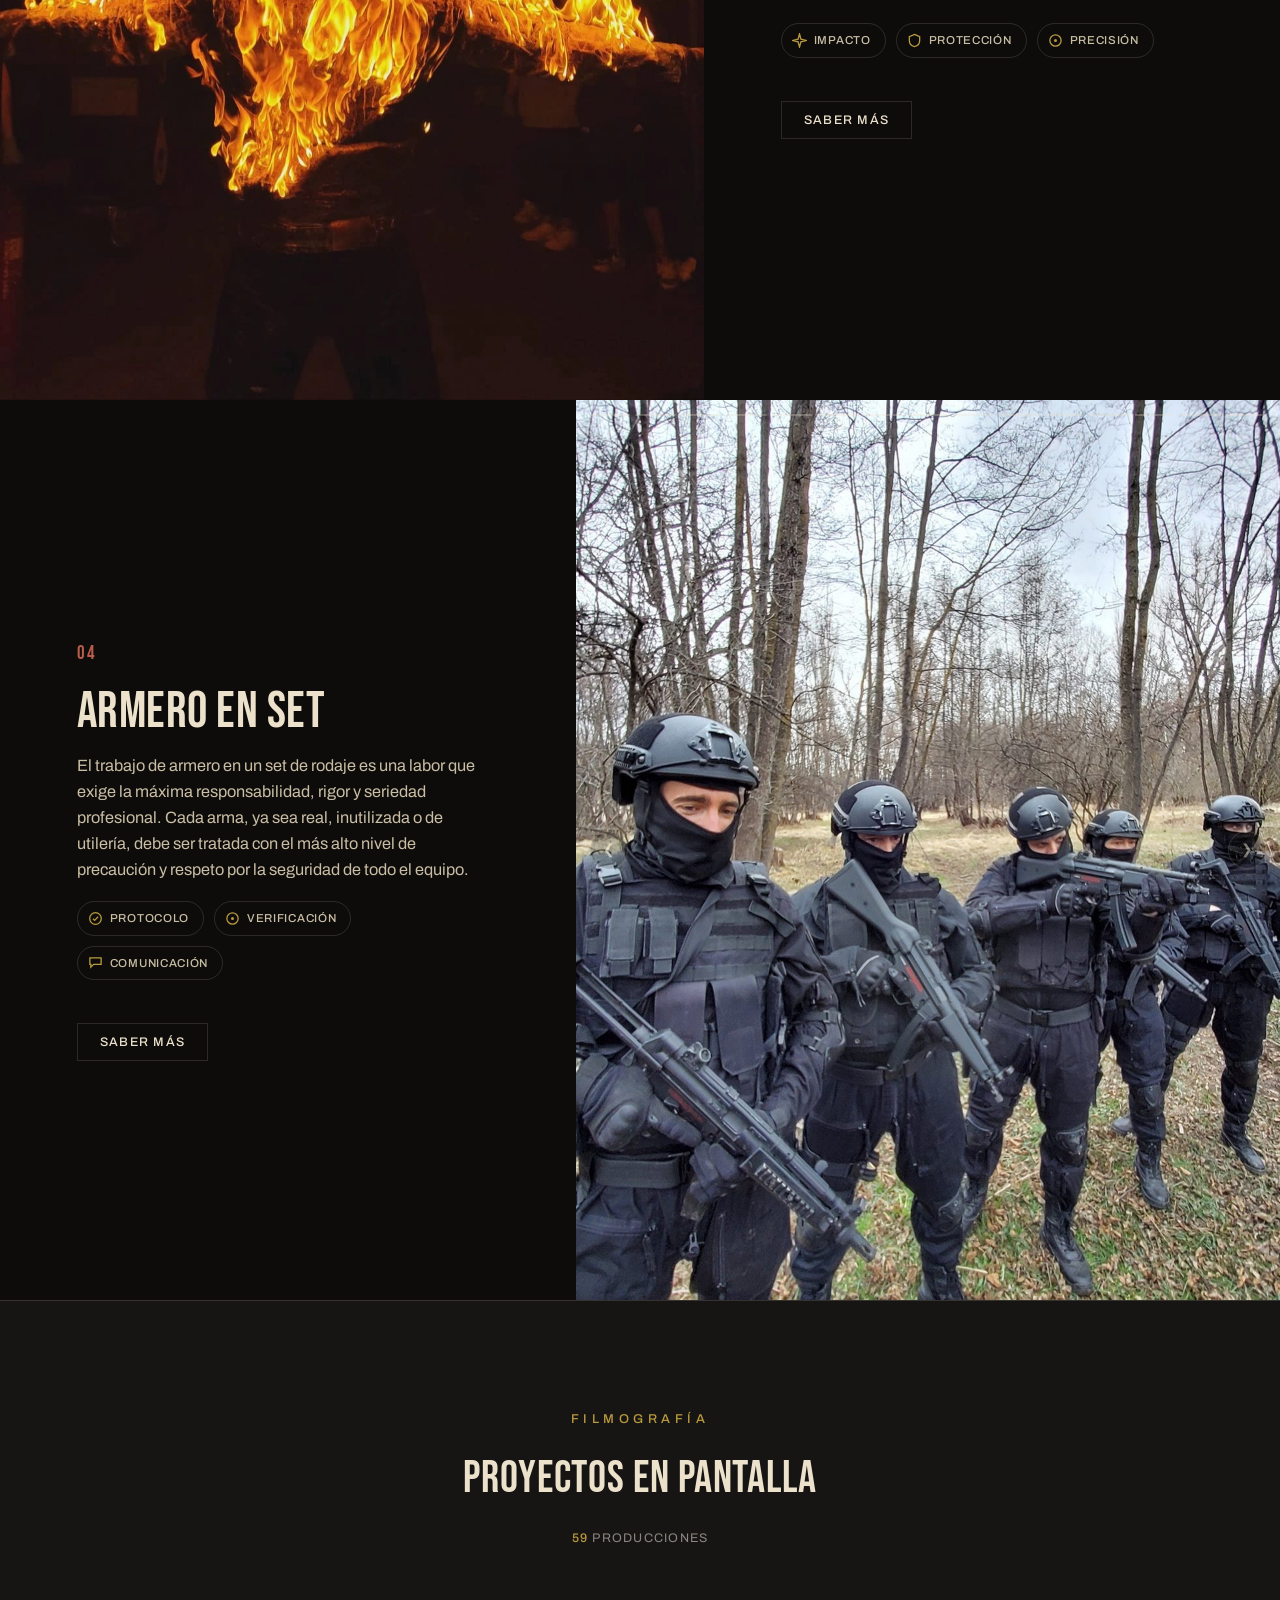
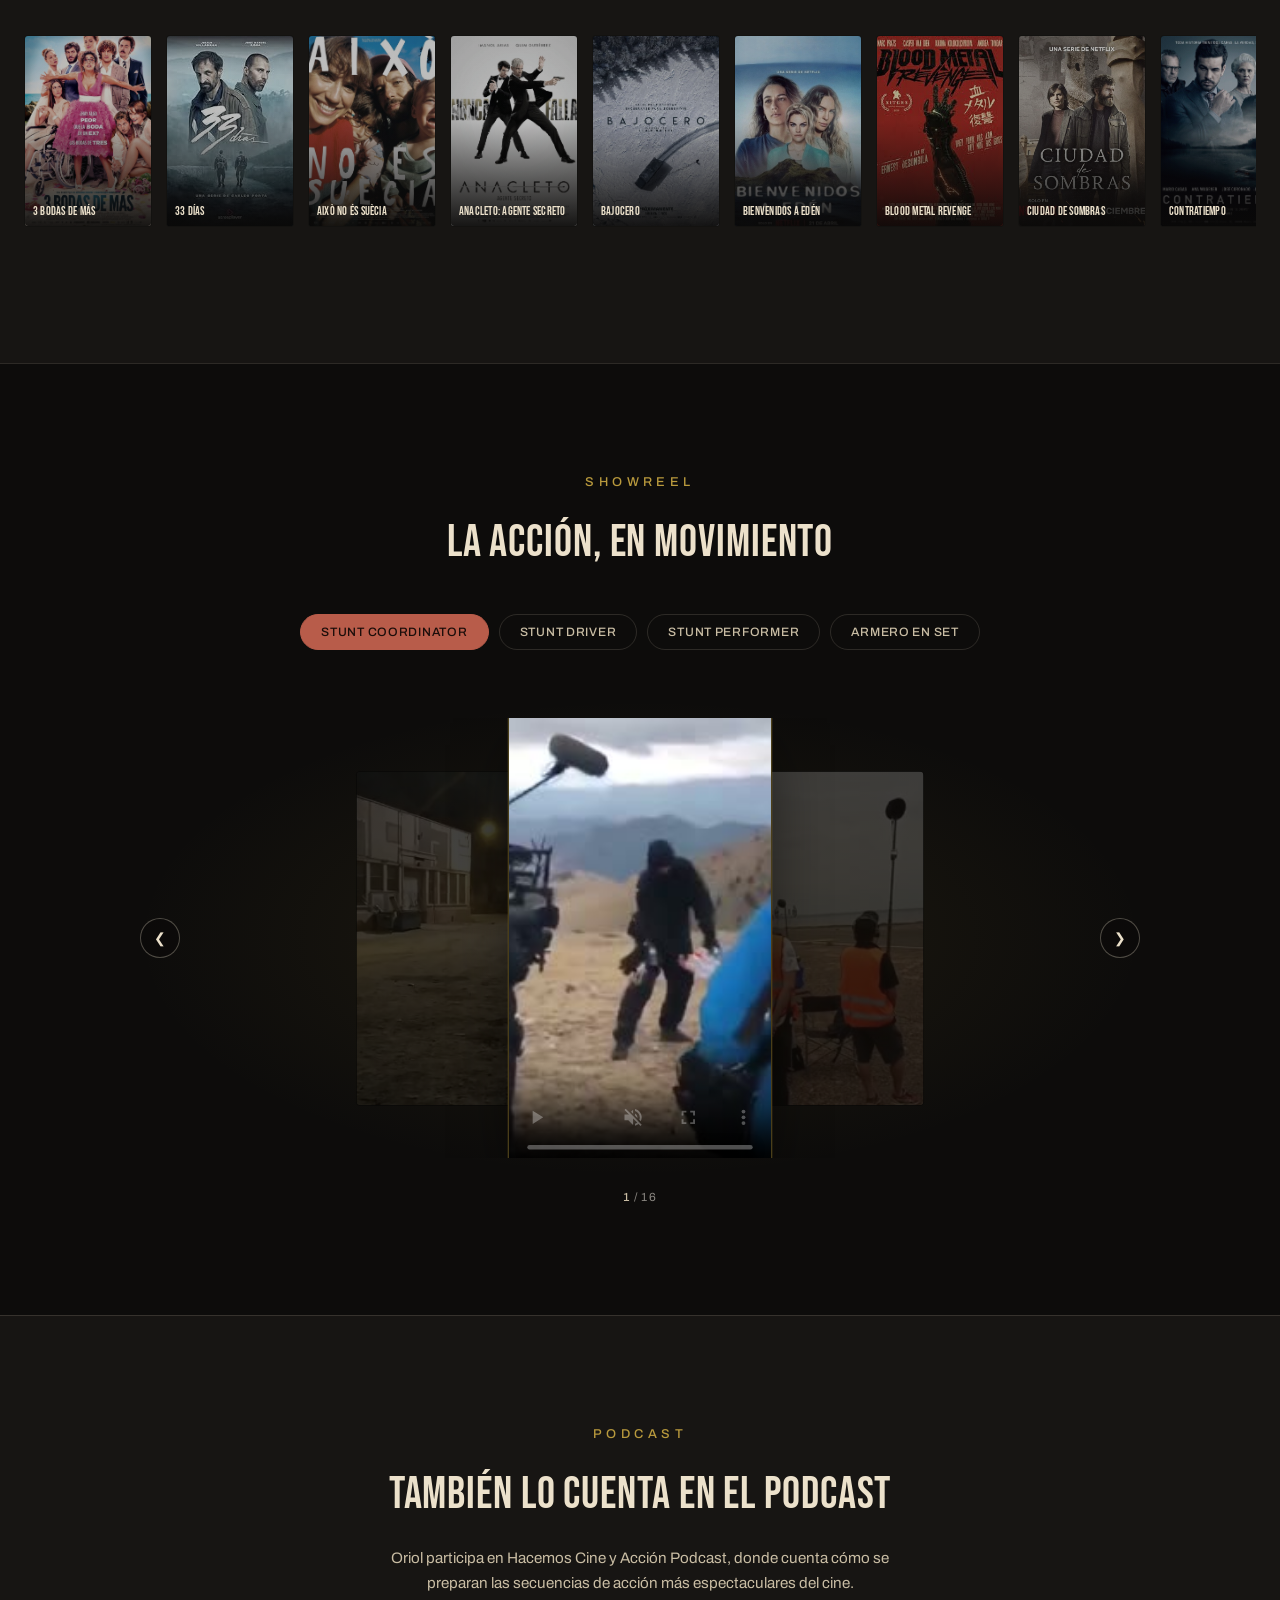
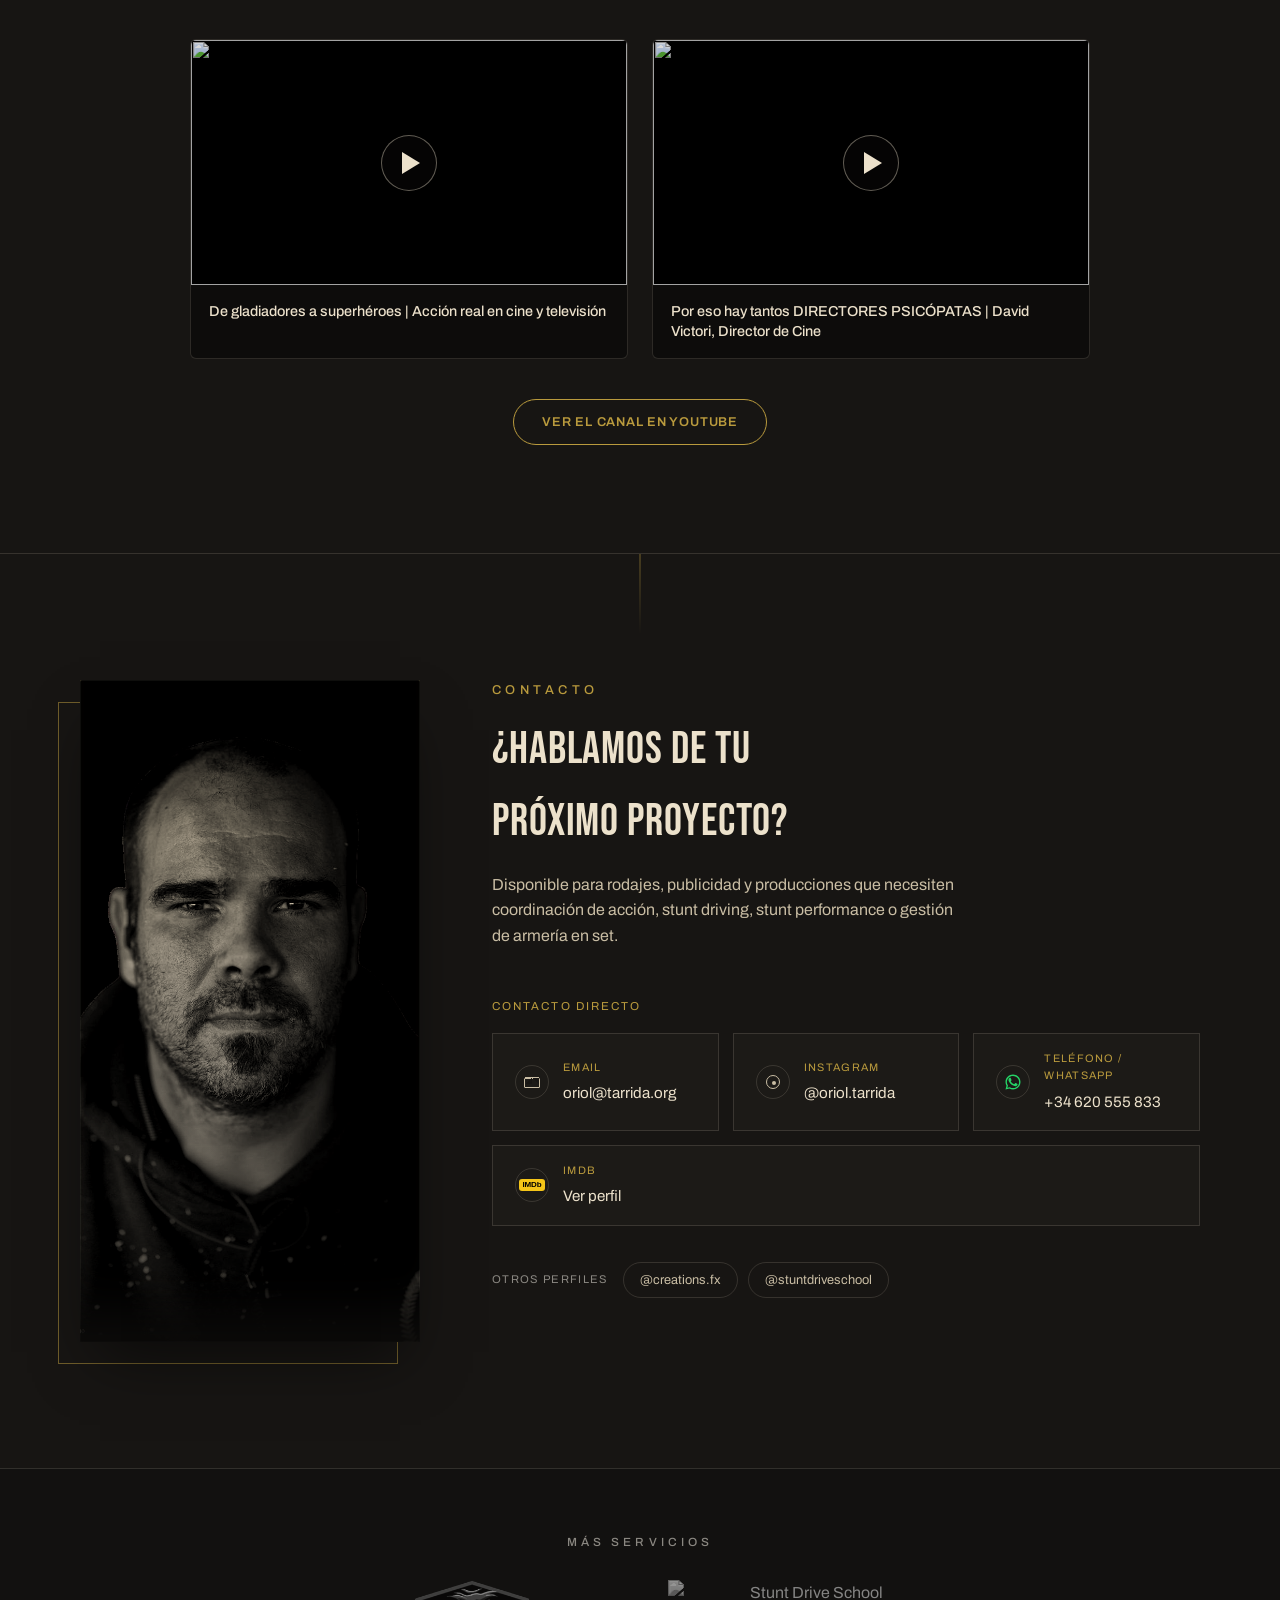
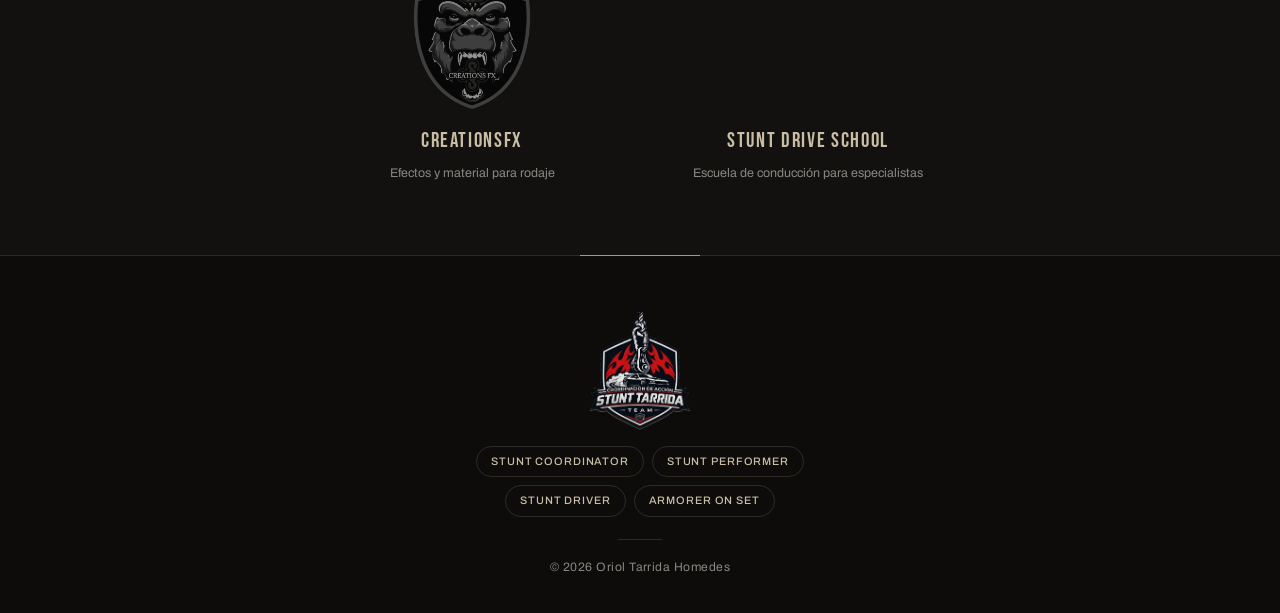
==== commit 3b12733c: "Logo de cabecera al tamaño del de creationsFX y logos de Más servicios más grandes Co-Authored-By: C" ====
--- a/index.html
+++ b/index.html
@@ -31,7 +31,7 @@
 <link rel="preconnect" href="https://fonts.gstatic.com" crossorigin>
 <link href="https://fonts.googleapis.com/css2?family=Bebas+Neue&family=Archivo:wght@400;500;600&display=swap" rel="stylesheet">
 <link rel="preload" as="image" href="assets/img/hero-portrait.jpg" fetchpriority="high">
-<link rel="stylesheet" href="css/style.css?v=24">
+<link rel="stylesheet" href="css/style.css?v=25">
 <link rel="stylesheet" href="css/admin.css?v=1">
 </head>
 <body>
--- a/css/style.css
+++ b/css/style.css
@@ -69,8 +69,10 @@
   display:flex;align-items:center;justify-content:space-between;
   padding:18px 24px;
 }
-.logo-img{height:136px;width:auto;transition:transform .3s cubic-bezier(.19,1,.22,1), filter .3s ease;}
-.logo-link{display:inline-flex;}
+.logo-link{display:inline-flex;align-items:flex-start;height:84px;position:relative;z-index:2;transition:height .3s cubic-bezier(.19,1,.22,1);}
+.logo-img{height:168px;width:auto;transform-origin:top center;transition:height .3s cubic-bezier(.19,1,.22,1), transform .3s cubic-bezier(.19,1,.22,1), filter .3s ease;}
+.site-header.scrolled .logo-link{height:62px;}
+.site-header.scrolled .logo-img{height:62px;}
 .logo-link:hover .logo-img{transform:scale(1.05);filter:drop-shadow(0 0 10px rgba(185,154,61,0.35));}
 .main-nav{display:flex;align-items:center;gap:28px;}
 .main-nav a{
@@ -698,7 +700,9 @@
 
 @media (max-width:520px){
   .header-inner{padding:12px 16px;}
-  .logo-img{height:100px;}
+  .logo-link{height:64px;}
+  .logo-img{height:128px;}
+  .site-header.scrolled .logo-link,.site-header.scrolled .logo-img{height:52px;}
   .contact-methods{flex-direction:column;align-items:stretch;}
   .contact-item{flex:1 1 auto;}
   .contact-photo{max-width:100%;}
@@ -710,10 +714,10 @@
   font-size:0.74rem;font-weight:500;letter-spacing:0.35em;text-transform:uppercase;
   color:var(--grey);margin-bottom:28px;
 }
-.more-grid{display:flex;flex-wrap:wrap;justify-content:center;gap:48px;}
-.more-item{display:flex;flex-direction:column;align-items:center;gap:8px;width:200px;}
+.more-grid{display:flex;flex-wrap:wrap;justify-content:center;gap:40px 56px;}
+.more-item{display:flex;flex-direction:column;align-items:center;gap:8px;width:280px;max-width:100%;}
 .more-item img{
-  height:88px;width:100%;object-fit:contain;margin-bottom:6px;
+  height:130px;width:100%;object-fit:contain;margin-bottom:6px;
   filter:grayscale(1);opacity:0.55;transition:filter .35s, opacity .35s, transform .35s;
 }
 .more-name{font-family:var(--ff-display);font-size:1.3rem;letter-spacing:0.08em;color:var(--cream-dim);transition:color .35s;}
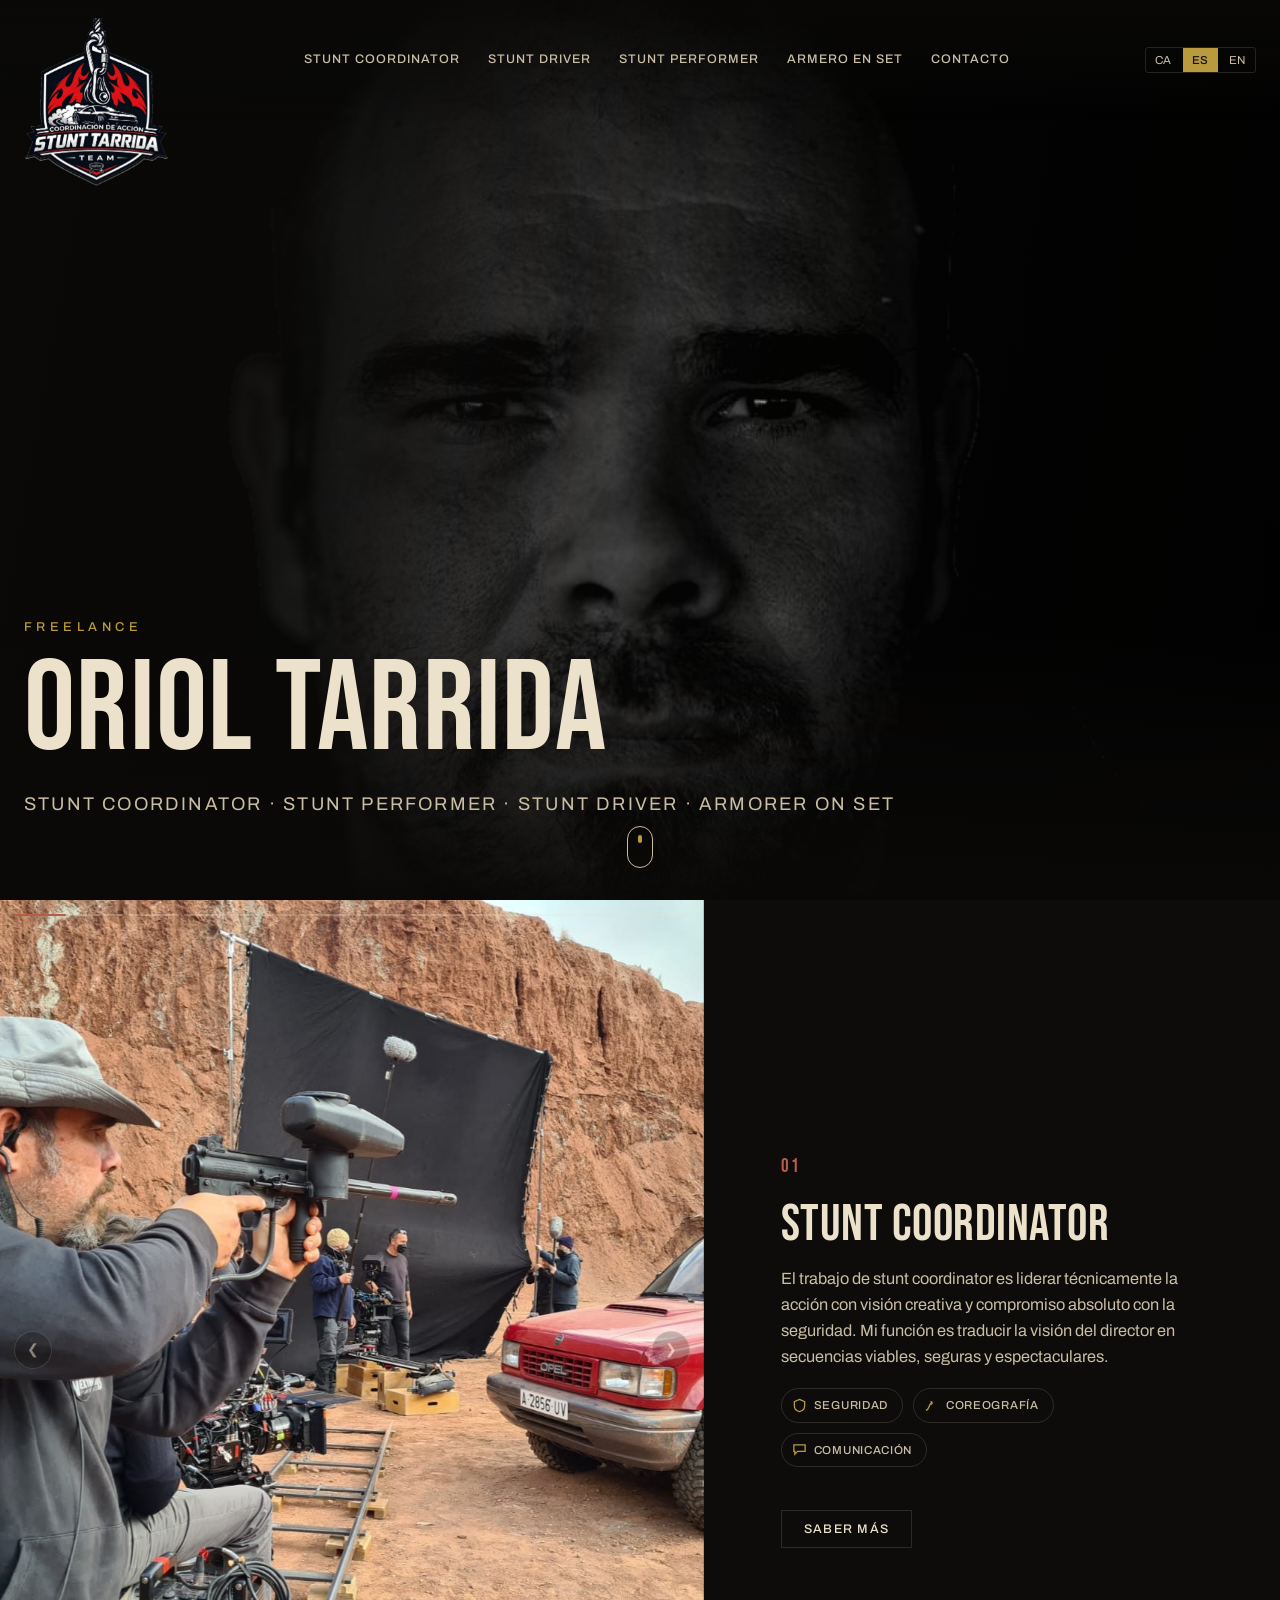
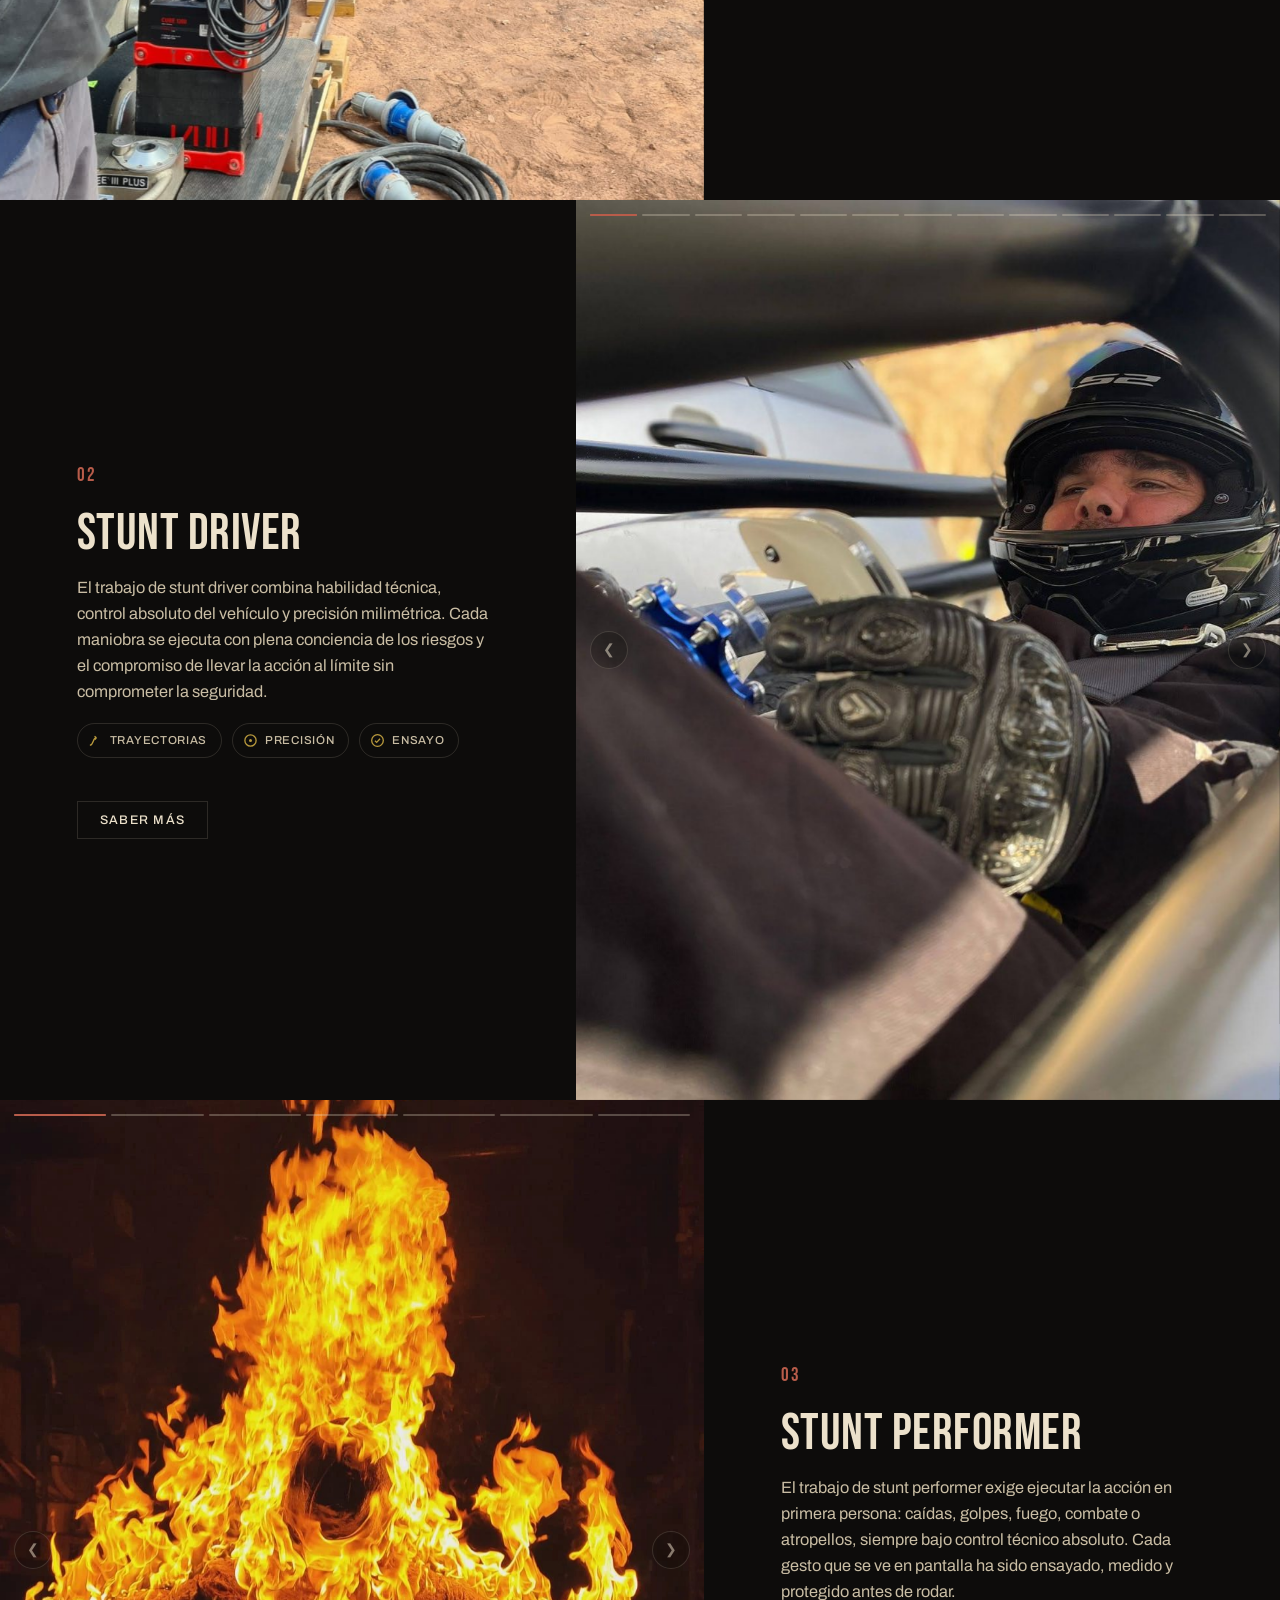
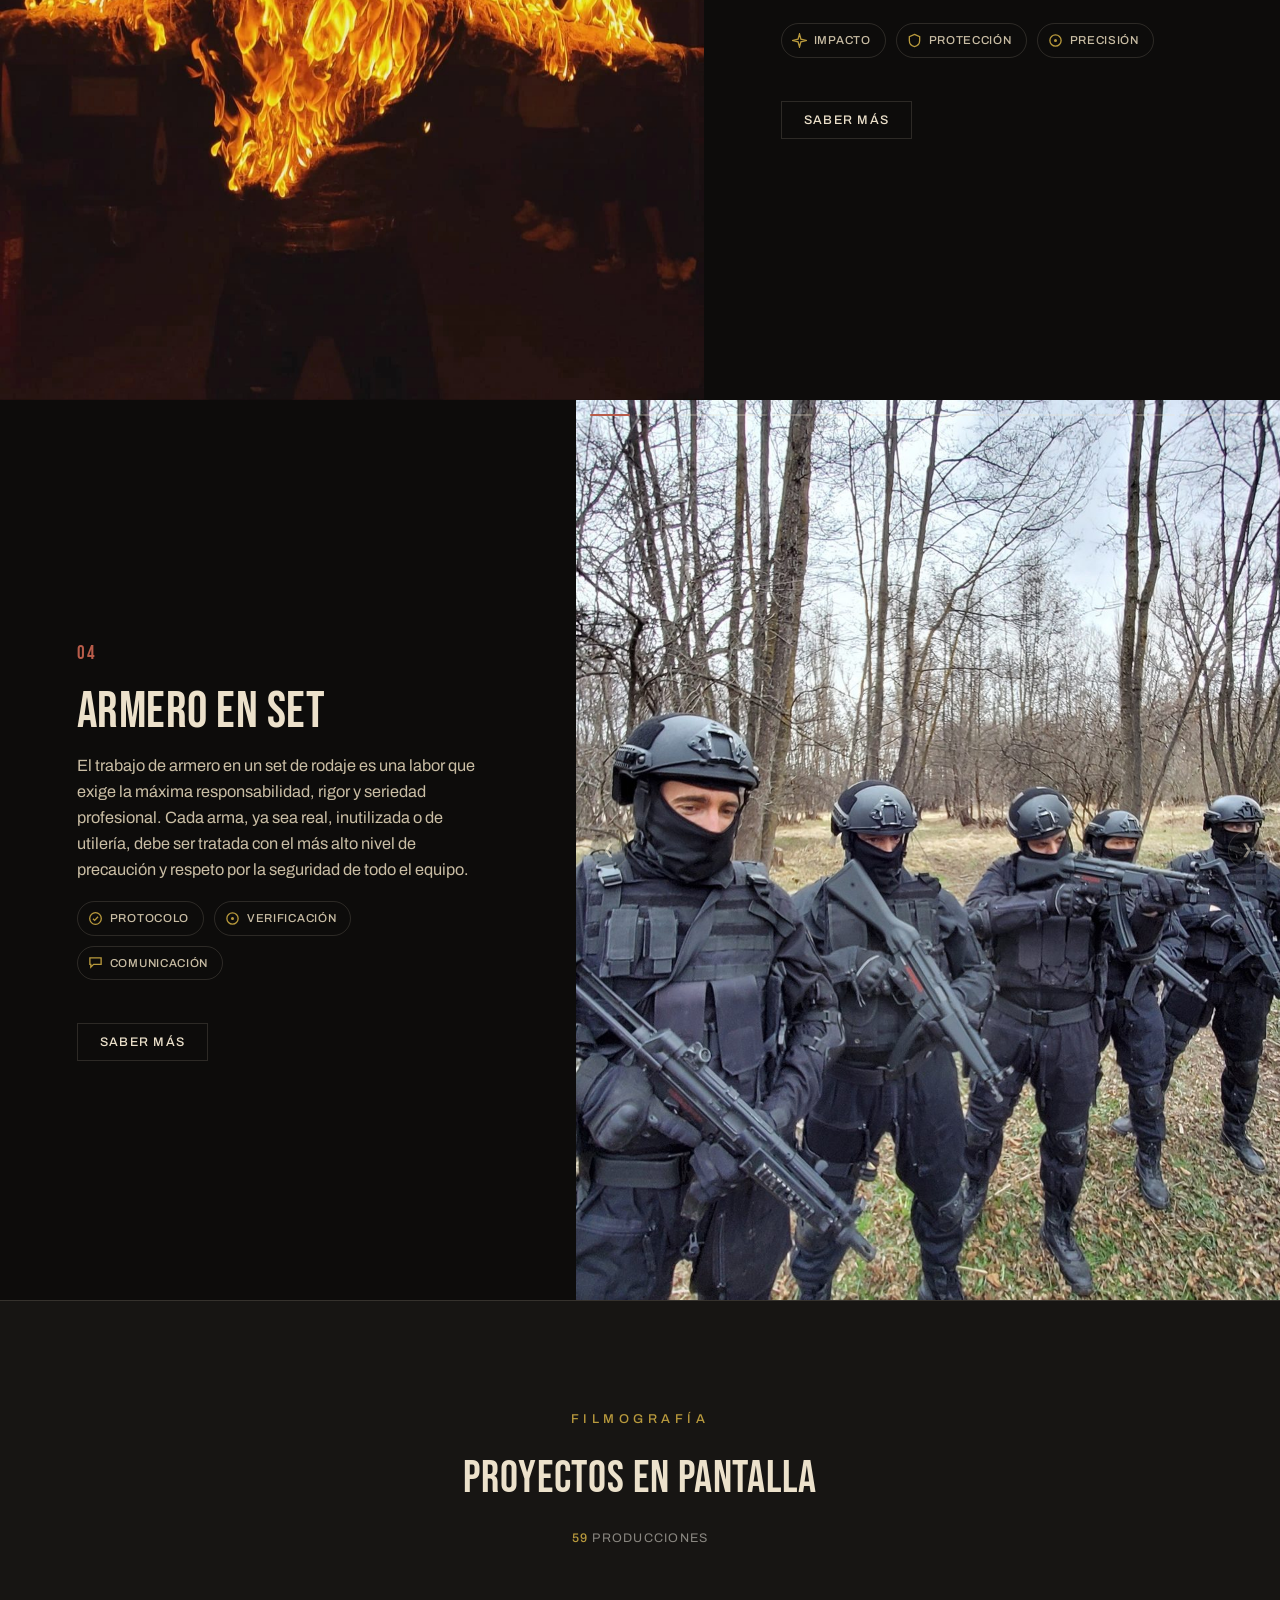
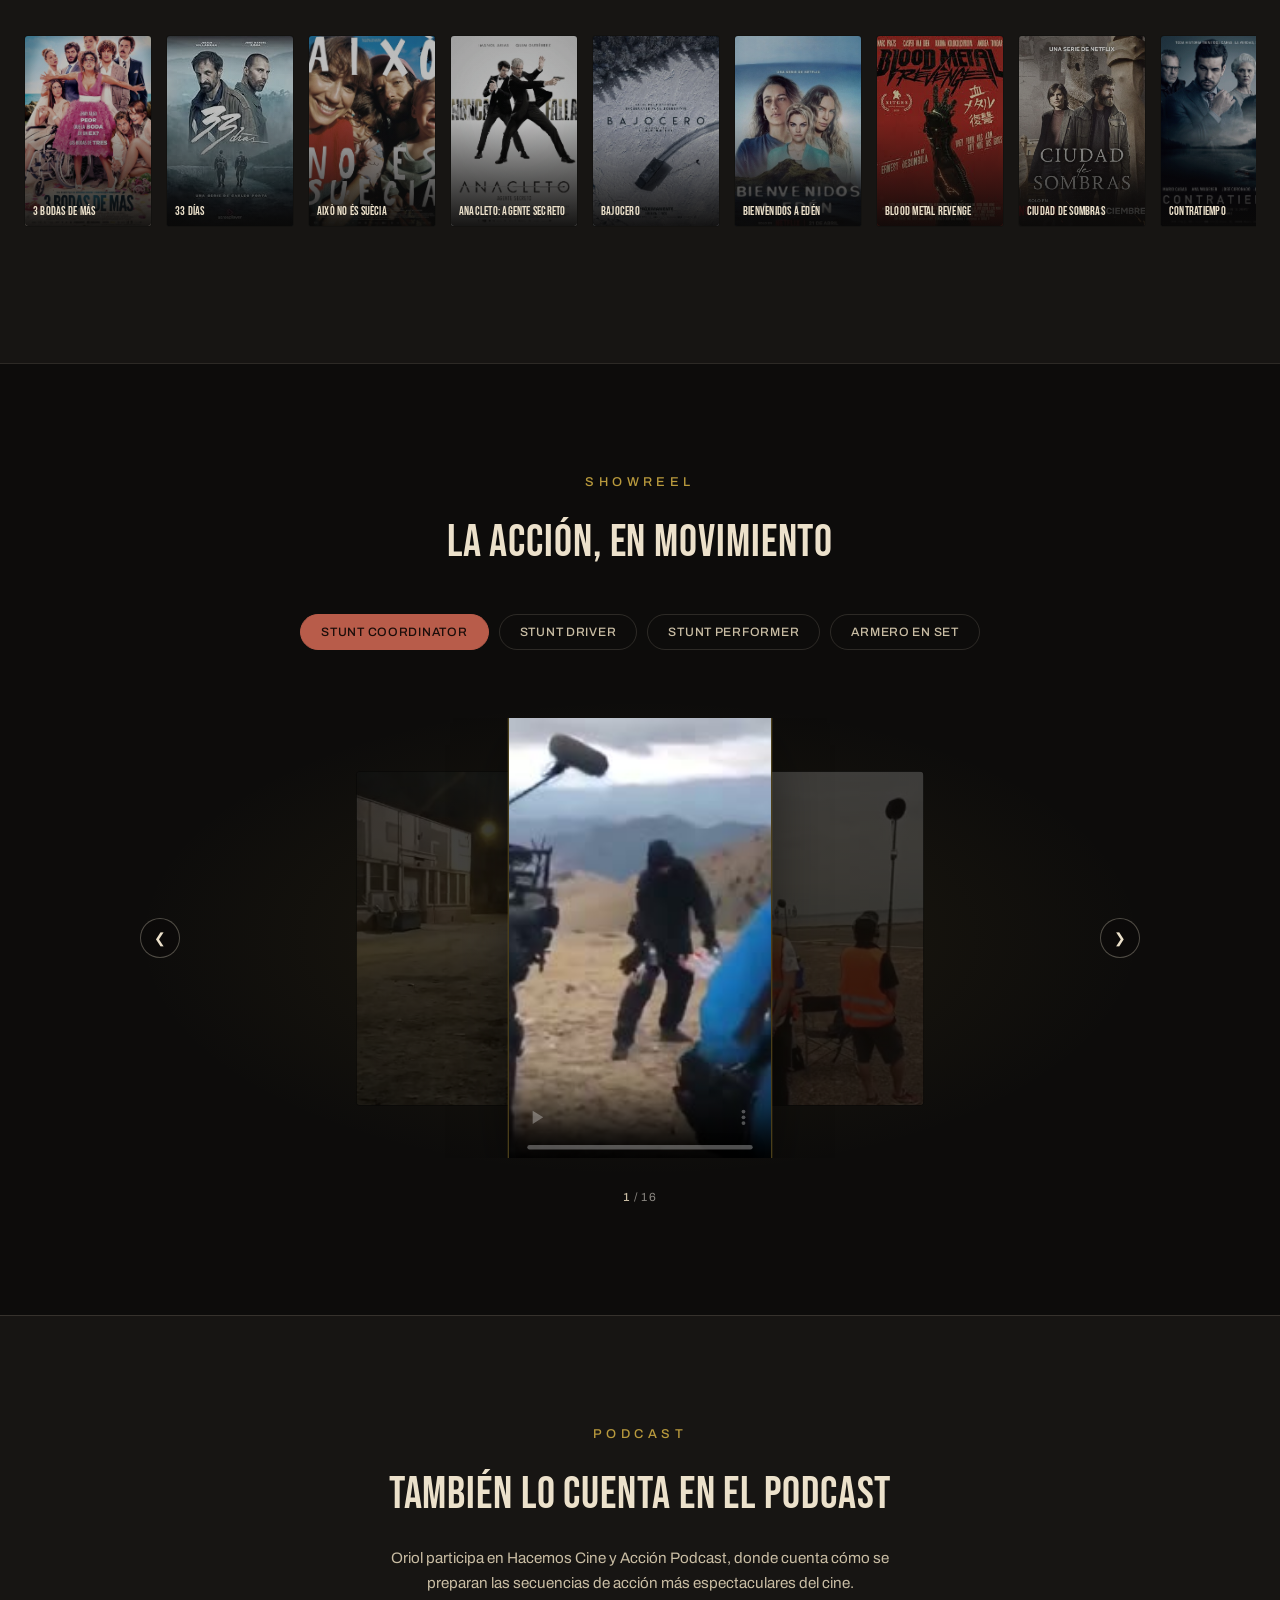
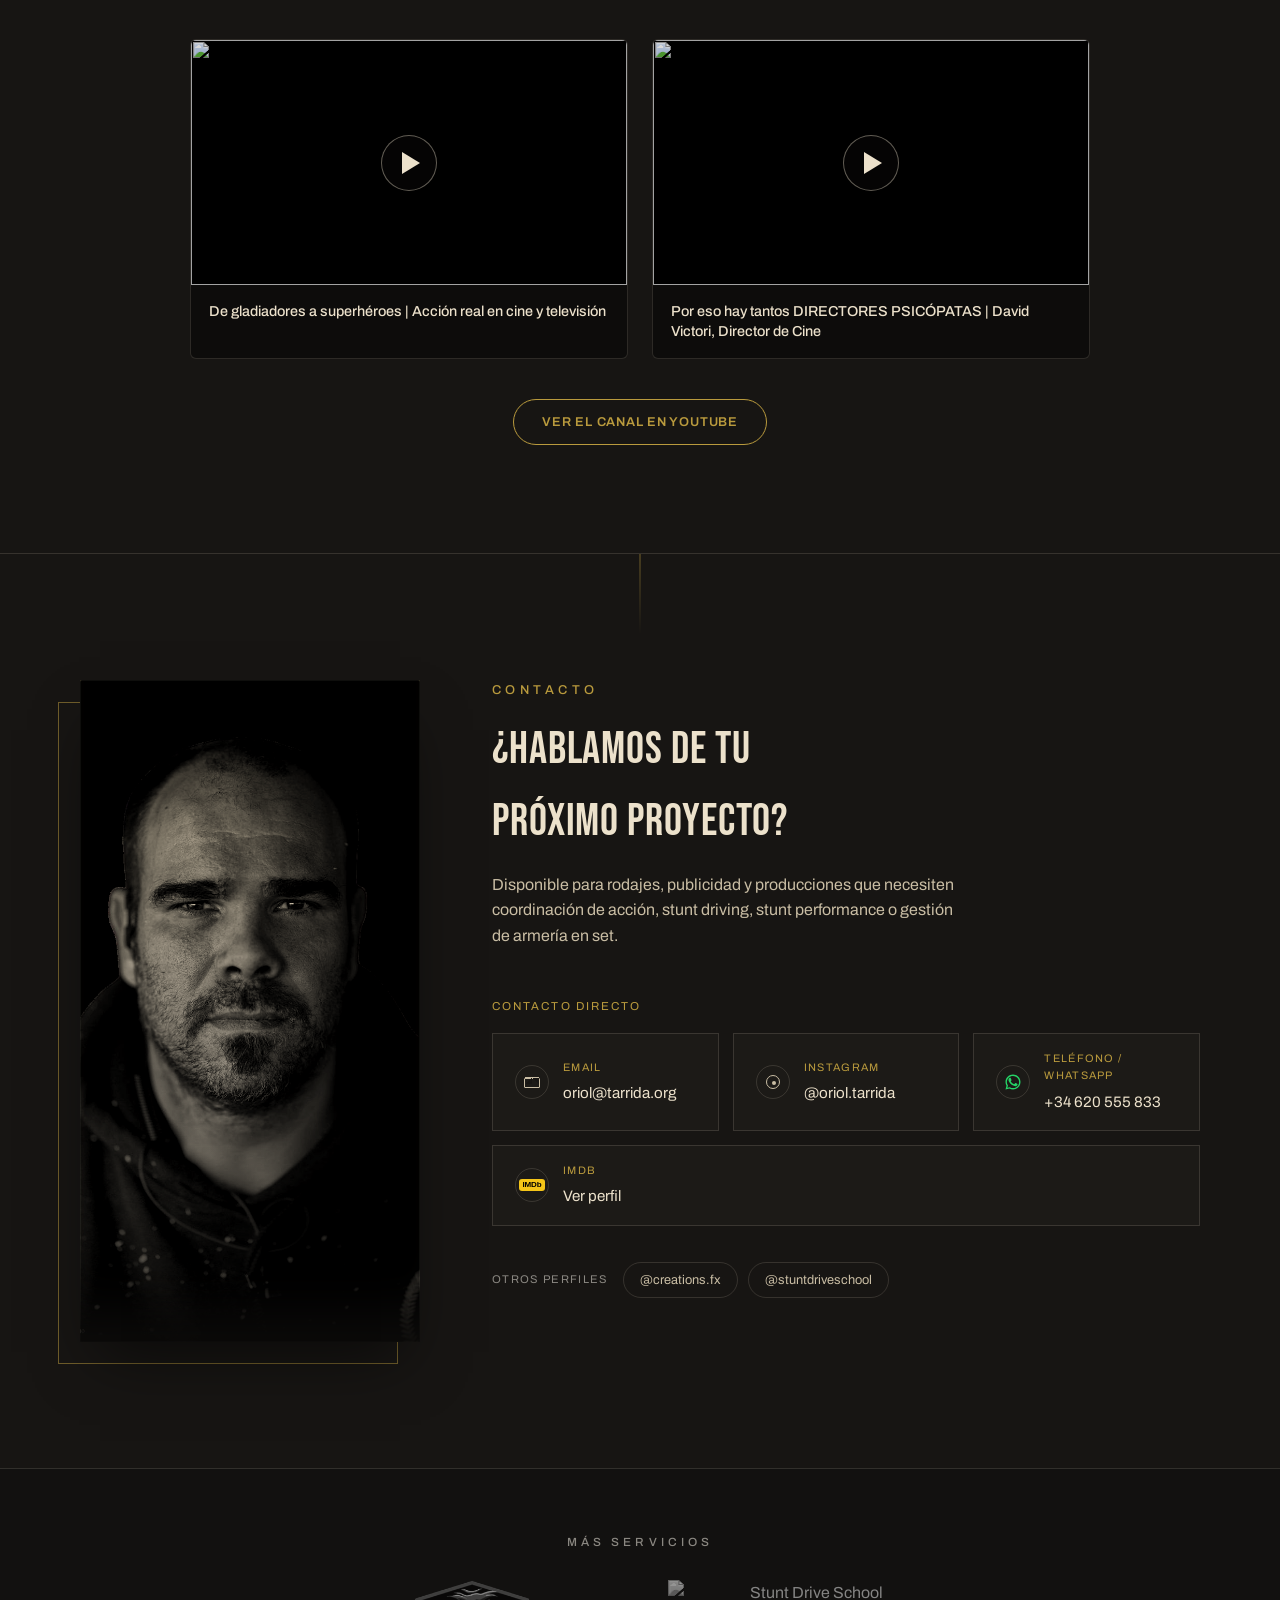
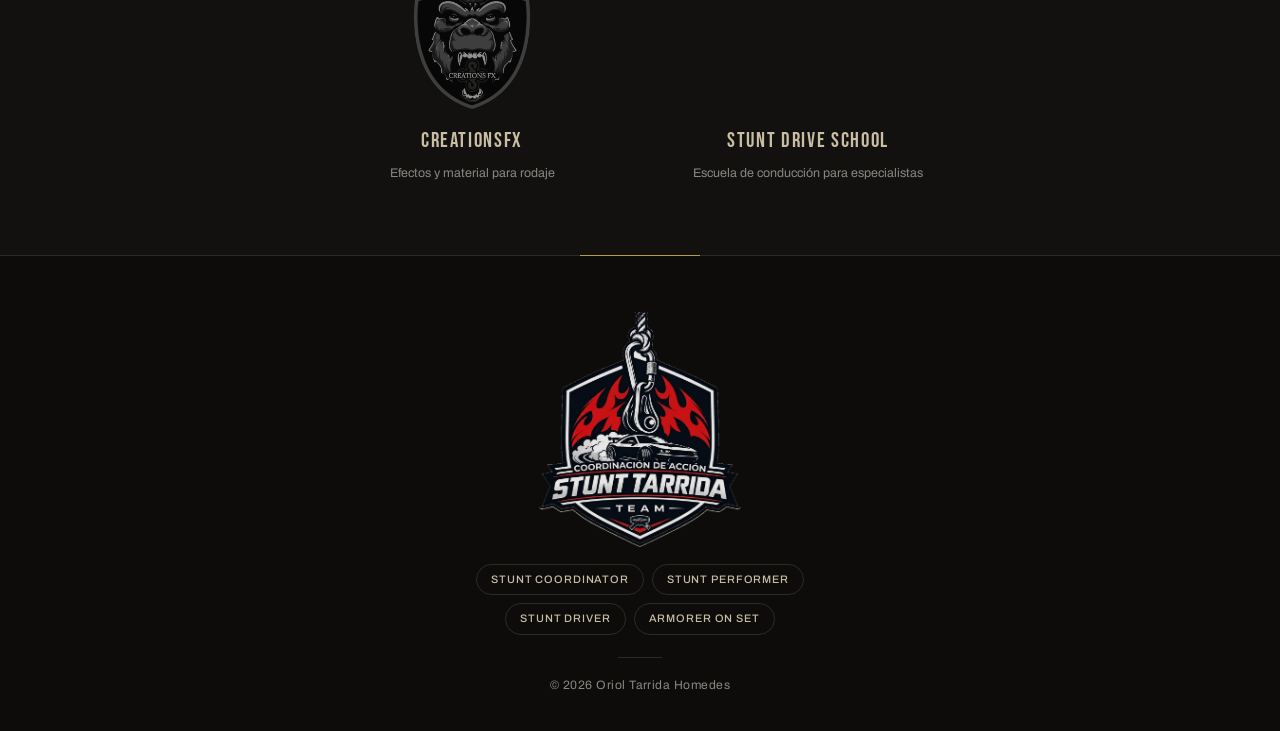
==== commit c9af947a: "Logo del footer al doble de tamaño Co-Authored-By: Claude Opus 5.5 <noreply@anthropic.com>" ====
--- a/index.html
+++ b/index.html
@@ -31,7 +31,7 @@
 <link rel="preconnect" href="https://fonts.gstatic.com" crossorigin>
 <link href="https://fonts.googleapis.com/css2?family=Bebas+Neue&family=Archivo:wght@400;500;600&display=swap" rel="stylesheet">
 <link rel="preload" as="image" href="assets/img/hero-portrait.jpg" fetchpriority="high">
-<link rel="stylesheet" href="css/style.css?v=25">
+<link rel="stylesheet" href="css/style.css?v=26">
 <link rel="stylesheet" href="css/admin.css?v=1">
 </head>
 <body>
--- a/css/style.css
+++ b/css/style.css
@@ -639,7 +639,7 @@
   max-width:520px;margin:0 auto;
   display:flex;flex-direction:column;align-items:center;gap:16px;
 }
-.footer-logo{height:118px;width:auto;opacity:0.9;}
+.footer-logo{height:236px;width:auto;opacity:0.9;}
 
 .footer-tags{display:flex;flex-wrap:wrap;justify-content:center;gap:8px;max-width:420px;}
 .footer-tag{
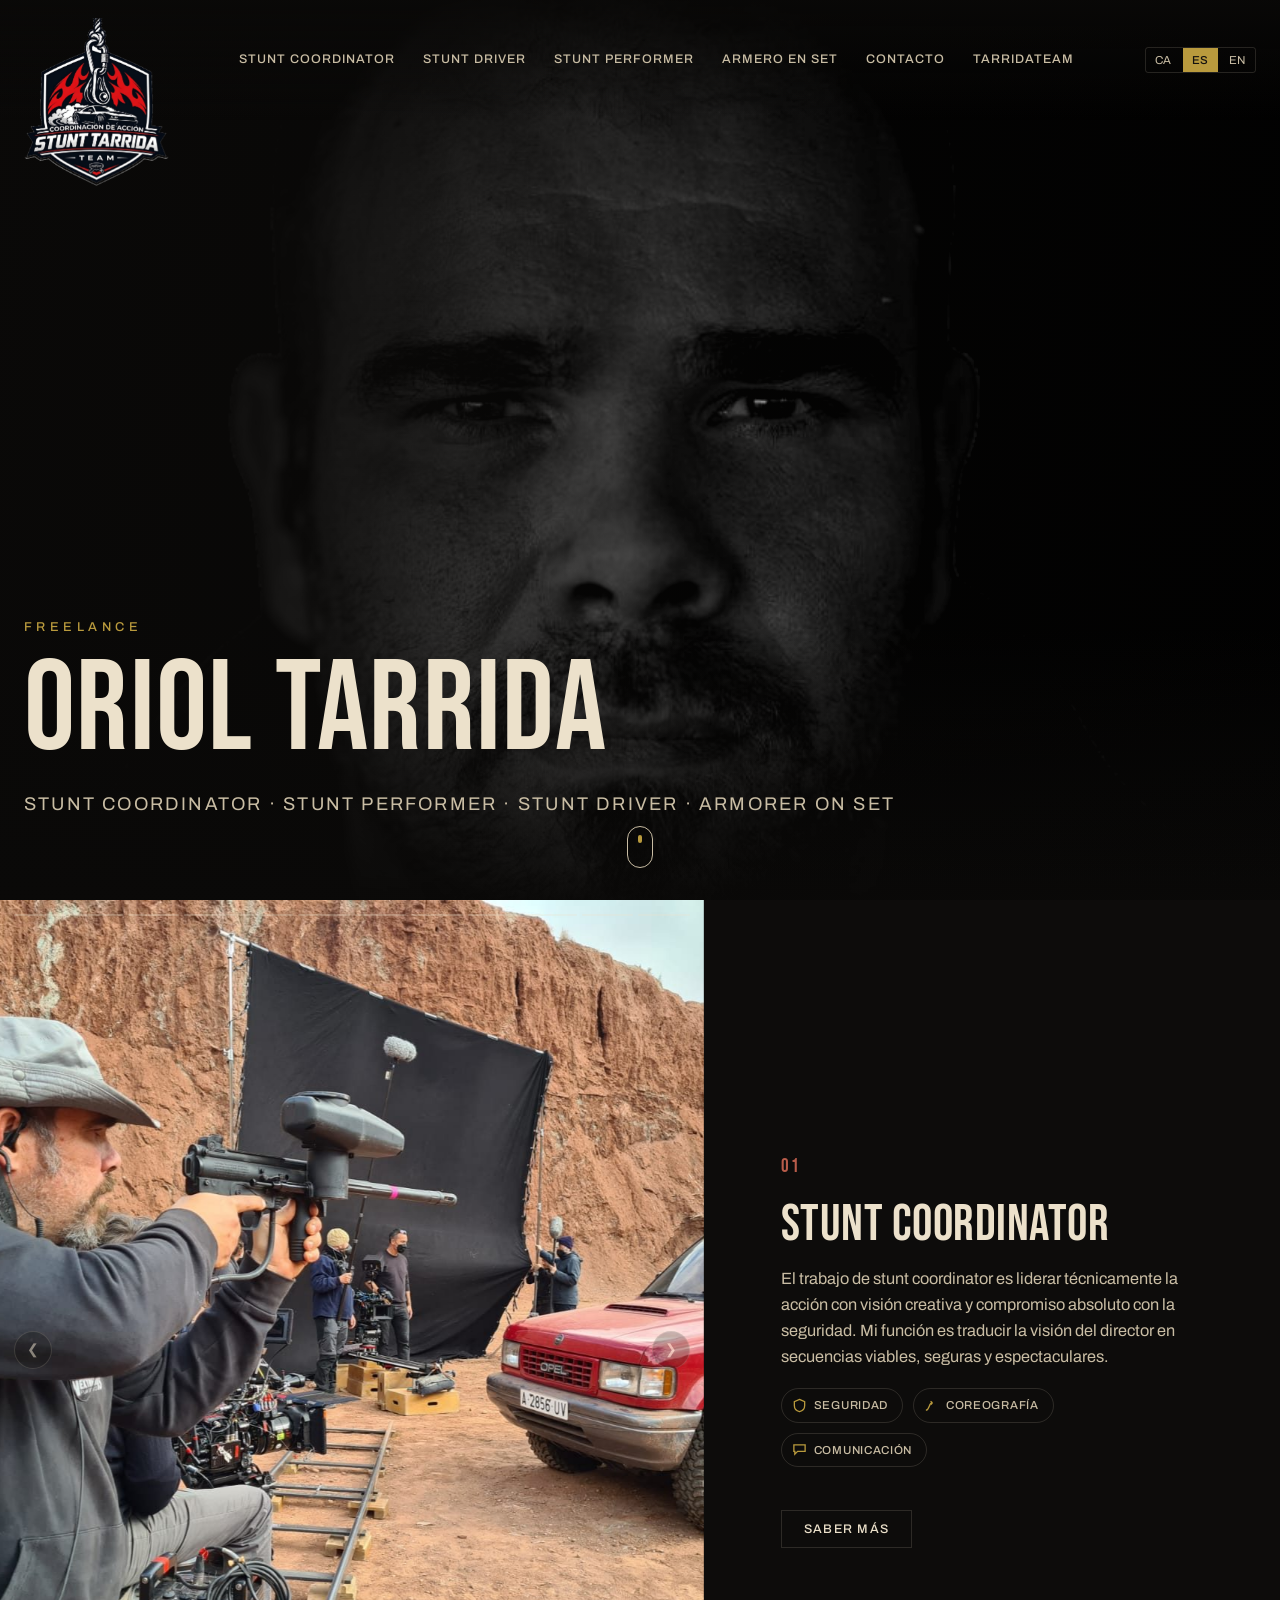
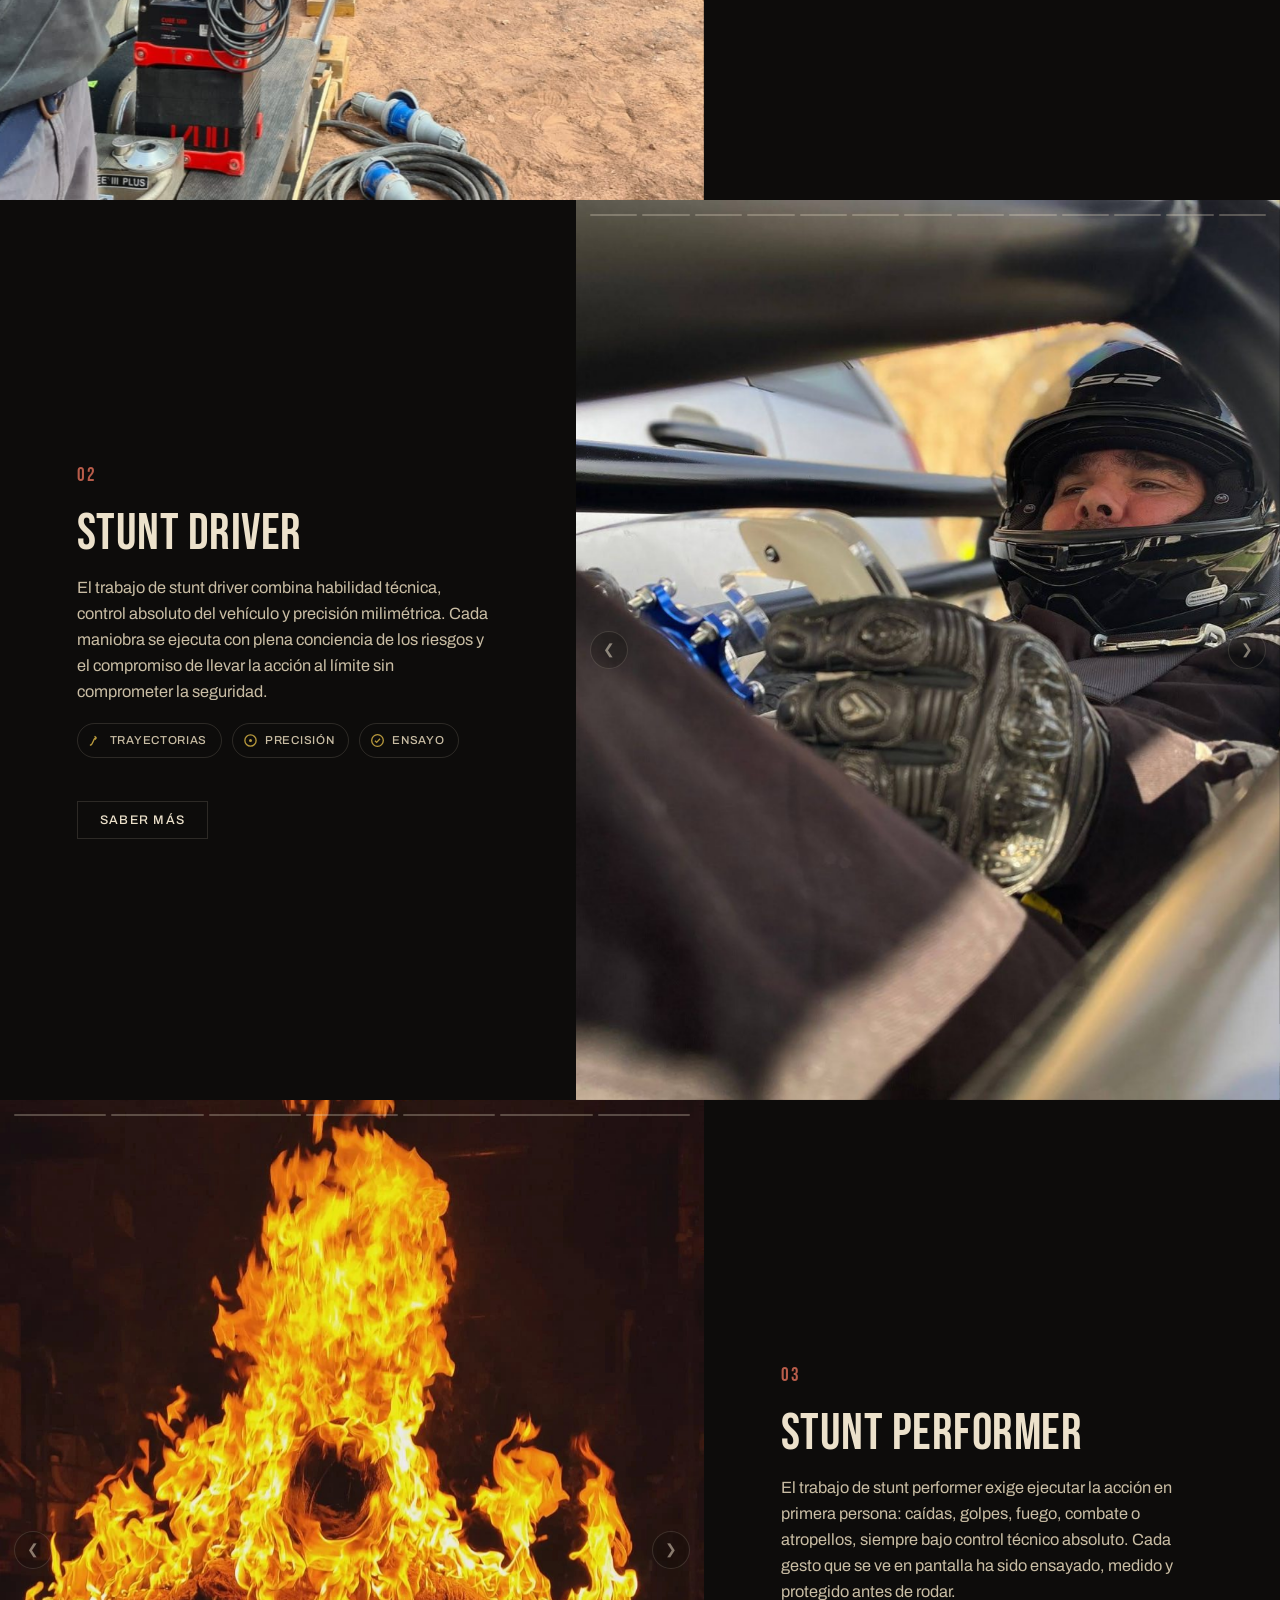
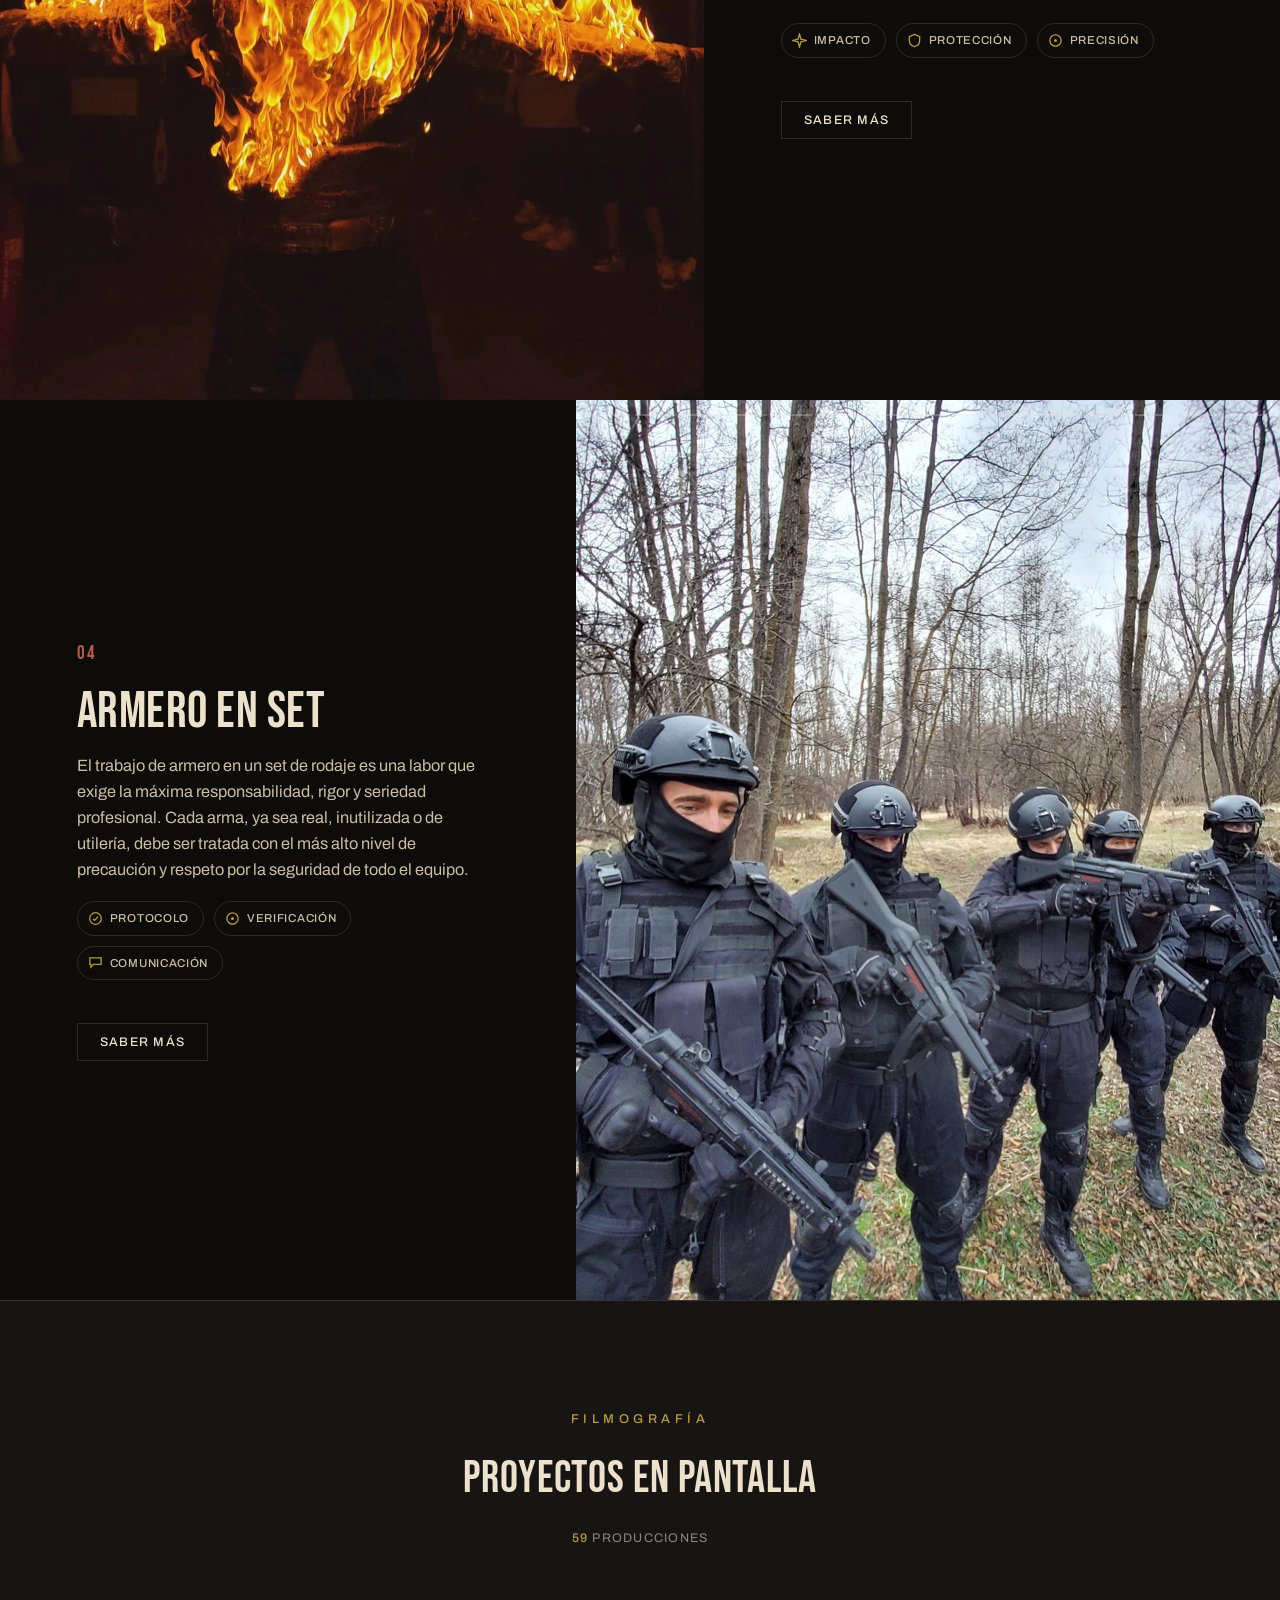
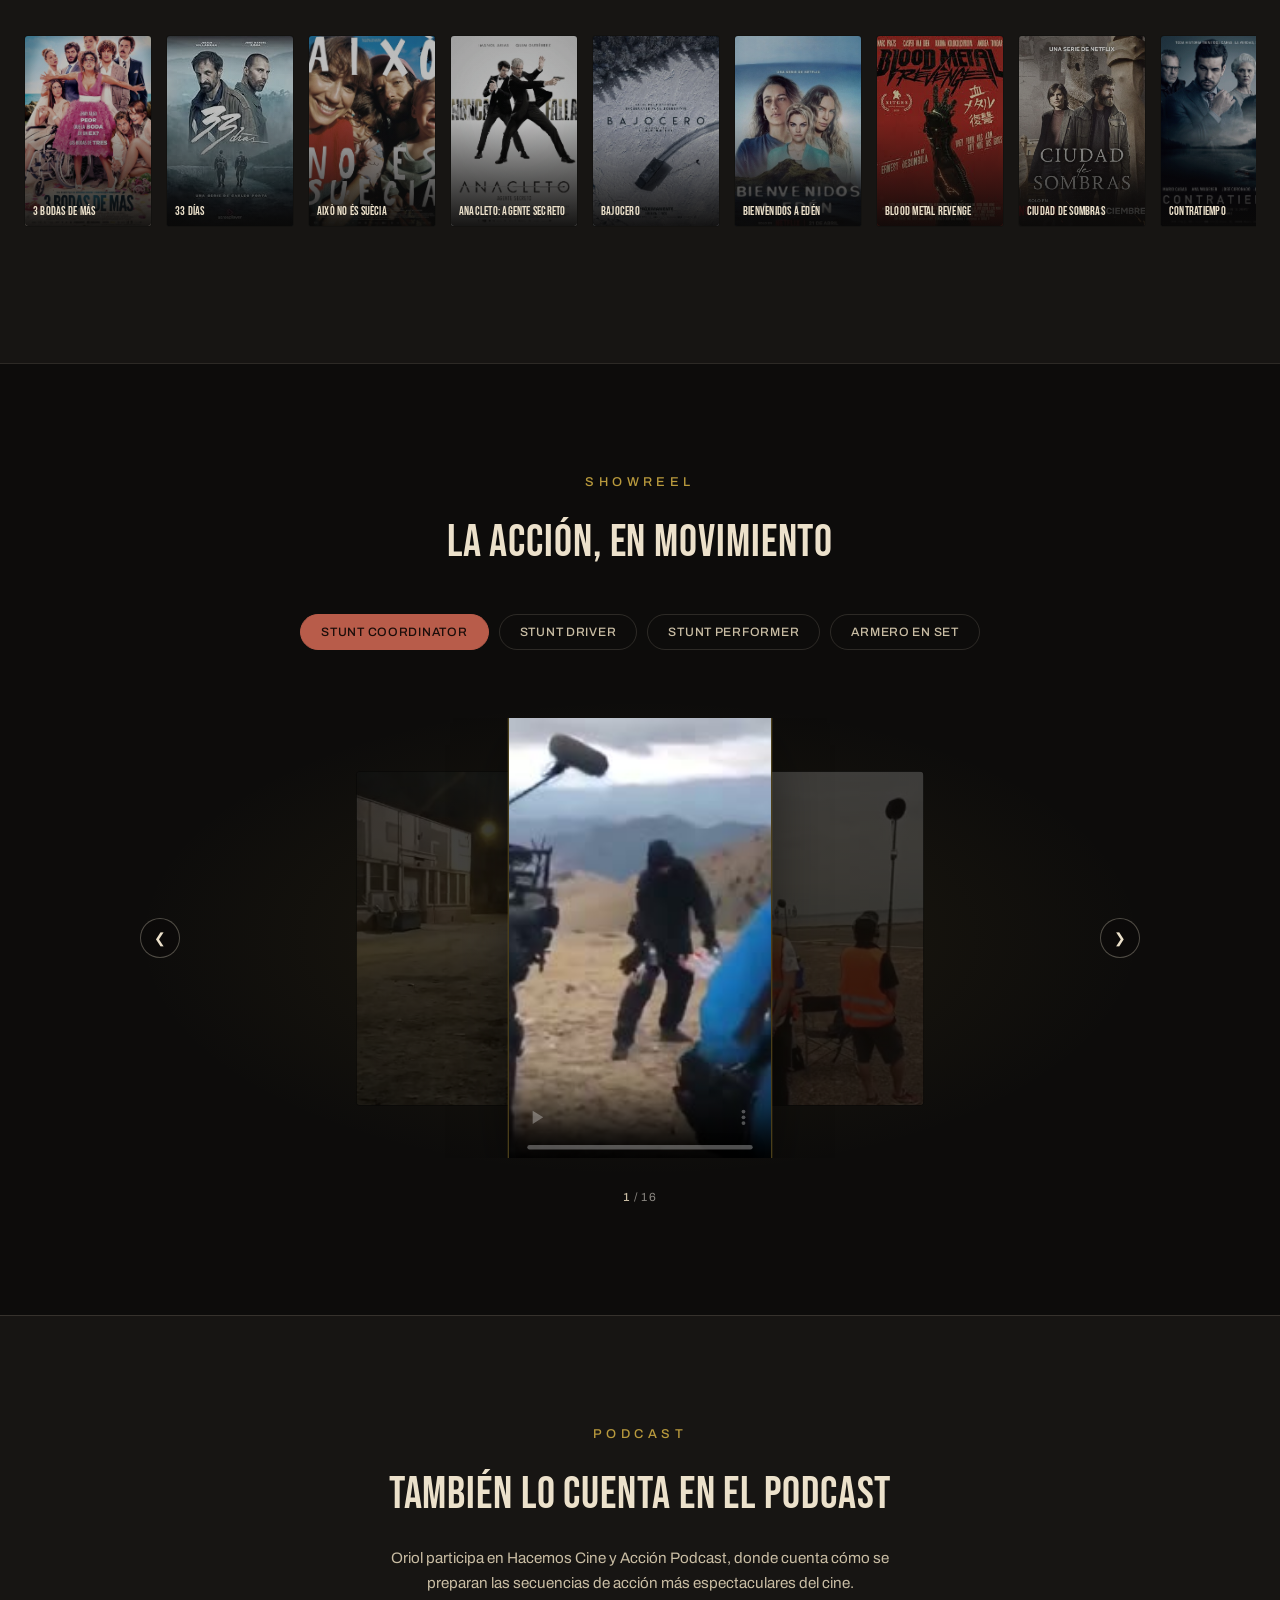
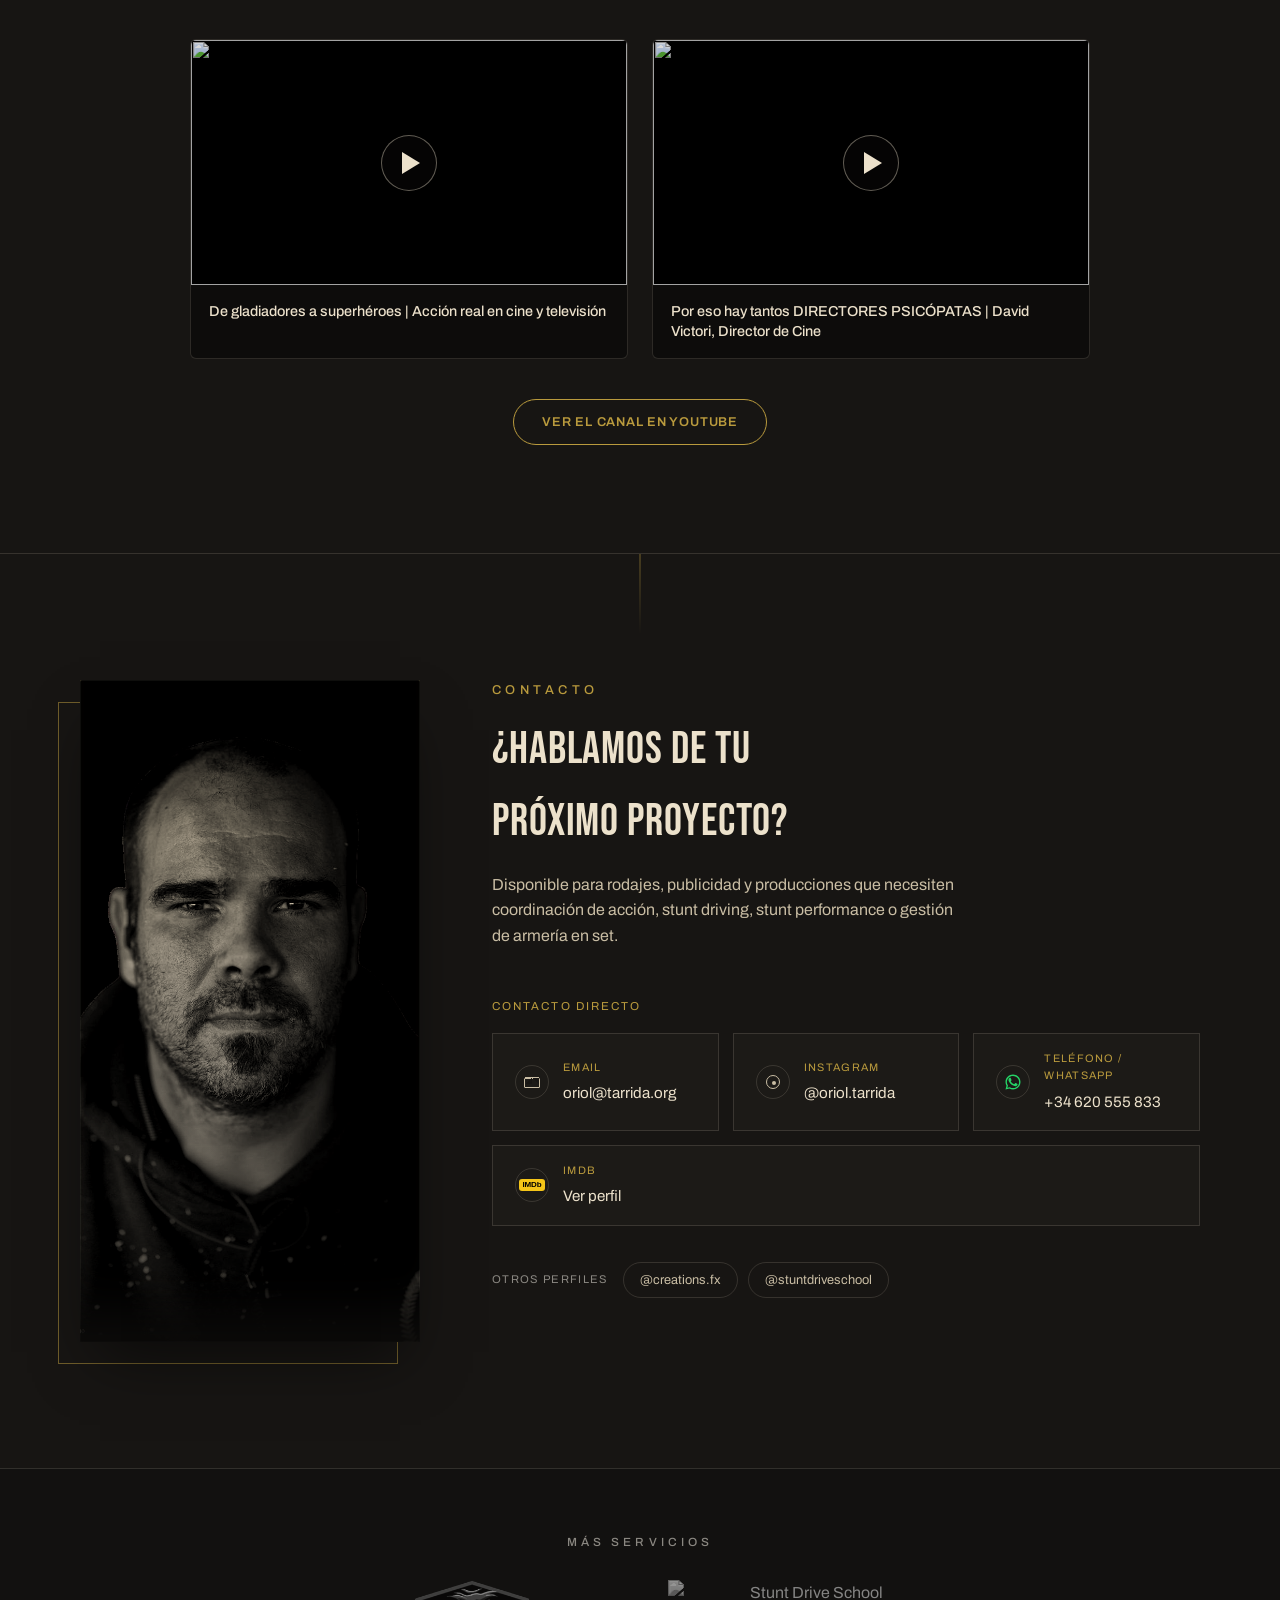
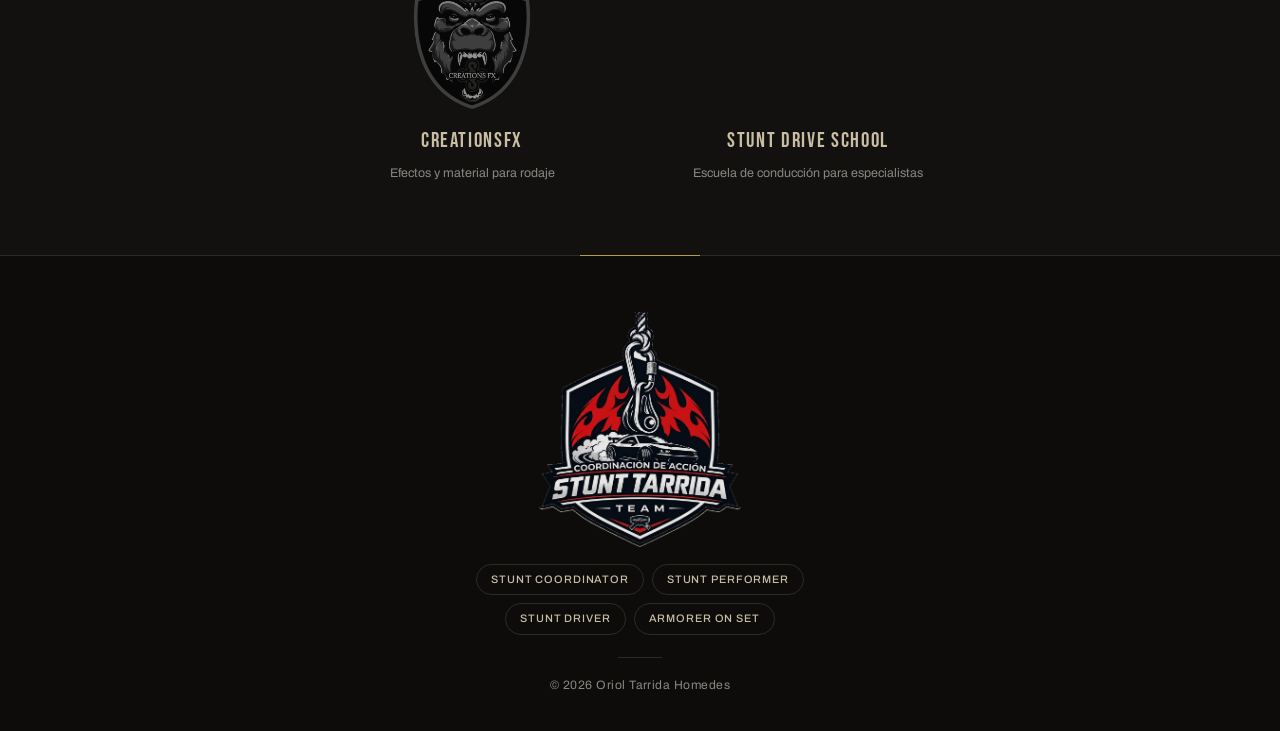
==== commit 545129bf: "Añade TarridaTeam: formulario para apuntarse como especialista Página tarridateam.html enlazada desd" ====
--- a/index.html
+++ b/index.html
@@ -50,6 +50,7 @@
       <a href="#performer" data-i18n="nav.performer">Stunt Performer</a>
       <a href="#armero" data-i18n="nav.armero">Armero en Set</a>
       <a href="#contact" data-i18n="nav.contact">Contacte</a>
+      <a href="tarridateam.html">TarridaTeam</a>
     </nav>
 
     <div class="header-actions">
